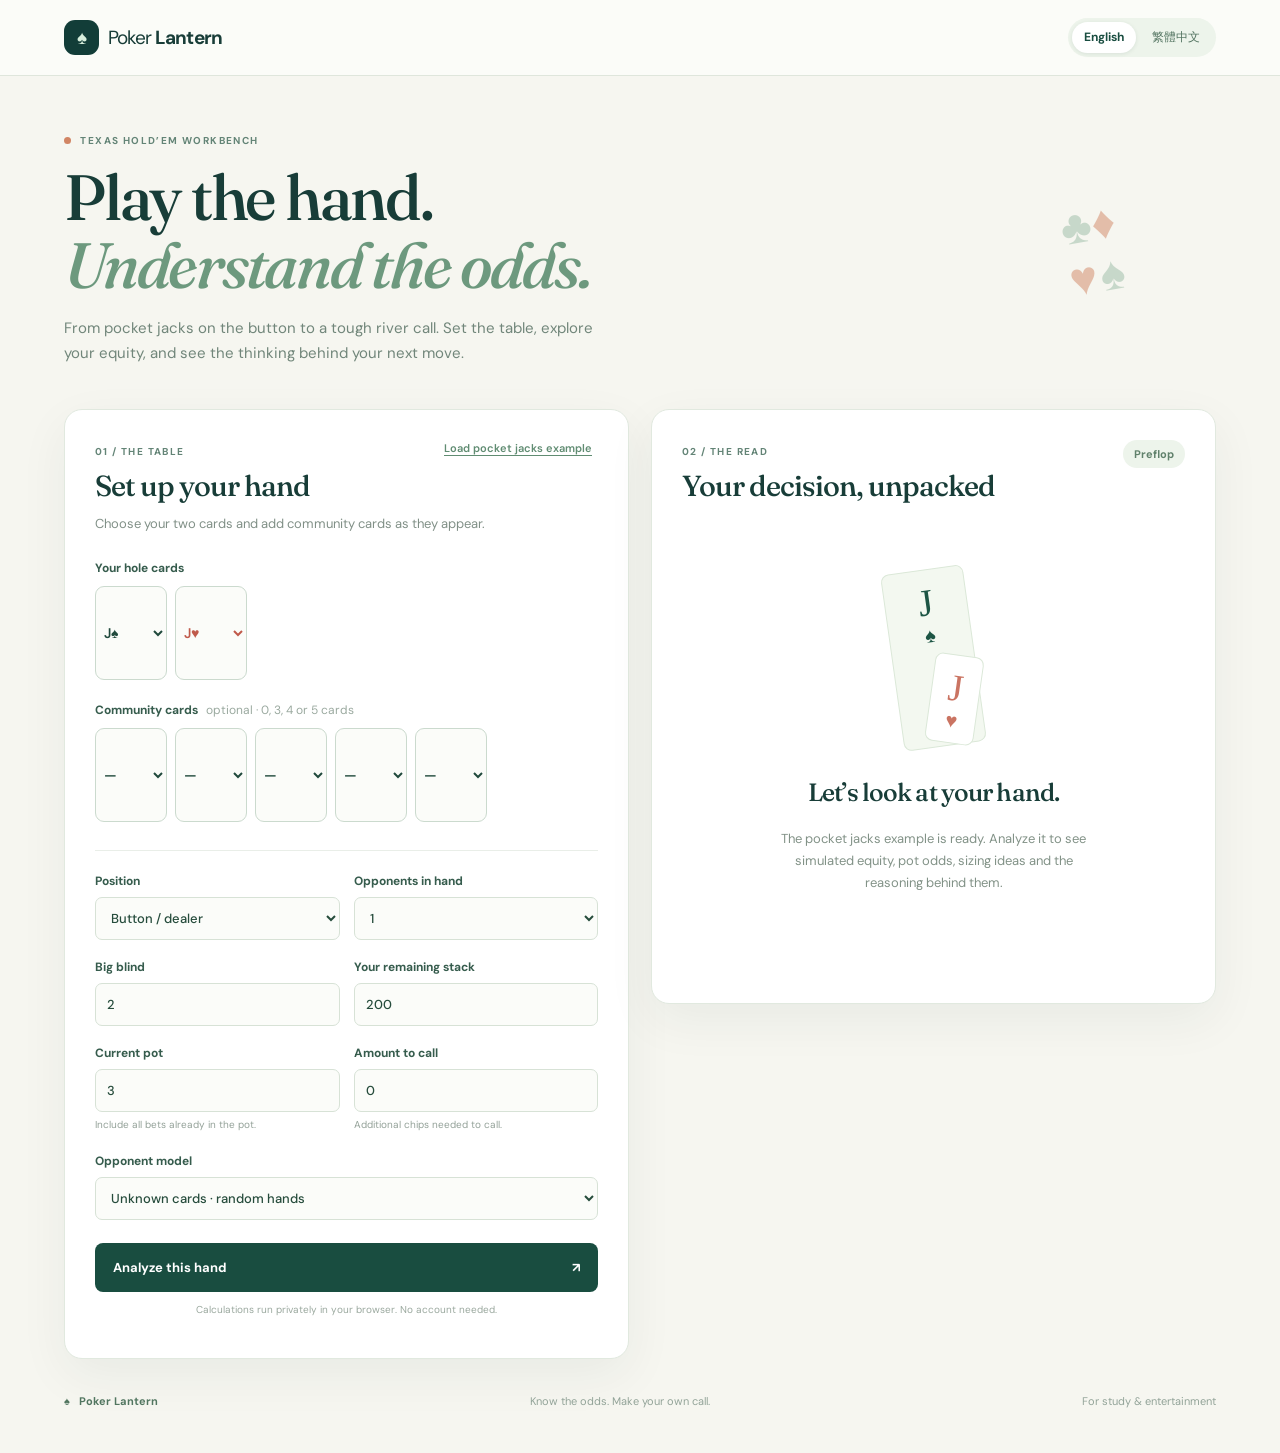
==== public/index.html @ 9434e42d "Add Traditional Chinese language option" ====
<!doctype html>
<html lang="en"><head><meta charset="utf-8"><meta name="viewport" content="width=device-width,initial-scale=1"><meta name="theme-color" content="#123d38"><meta name="description" content="Explore Texas Hold'em odds and practical decisions with Poker Lantern."><title>Poker Lantern — make the next decision clearer</title><link rel="preconnect" href="https://fonts.googleapis.com"><link rel="preconnect" href="https://fonts.gstatic.com" crossorigin><link href="https://fonts.googleapis.com/css2?family=DM+Sans:wght@400;500;600;700&family=Fraunces:opsz,wght@9..144,500;9..144,600&display=swap" rel="stylesheet"><link rel="stylesheet" href="style.css"></head>
<body><header><a class="brand" href="/"><span class="brand-icon">♠</span><span>Poker <b>Lantern</b></span></a><nav class="languages" aria-label="Language"><a href="index.html" aria-current="page">English</a><a href="zh.html">繁體中文</a></nav></header>
<main><section class="intro"><div><div class="eyebrow"><span class="dot"></span> TEXAS HOLD’EM WORKBENCH</div><h1>Play the hand.<br><em>Understand the odds.</em></h1><p>From pocket jacks on the button to a tough river call. Set the table, explore your equity, and see the thinking behind your next move.</p></div><div class="intro-mark" aria-hidden="true"><span>♣</span><span>♦</span><span>♥</span><span>♠</span></div></section>
<div class="workspace"><section class="setup panel"><div class="section-heading"><div><span class="step">01 / THE TABLE</span><h2>Set up your hand</h2></div><button id="example" class="text-button" type="button">Load pocket jacks example</button></div><p class="muted">Choose your two cards and add community cards as they appear.</p><div class="card-group"><label>Your hole cards</label><div class="card-row" id="hole"></div></div><div class="card-group"><label>Community cards <span class="optional">optional · 0, 3, 4 or 5 cards</span></label><div class="card-row" id="board"></div></div><div class="divider"></div><div class="fields"><label>Position<select id="position"><option value="button">Button / dealer</option><option value="cutoff">Cutoff</option><option value="middle">Middle position</option><option value="early">Early position</option><option value="small">Small blind</option><option value="big">Big blind</option></select></label><label>Opponents in hand<select id="opponents"><option>1</option><option>2</option><option>3</option><option>4</option><option>5</option><option>6</option><option>7</option><option>8</option></select></label><label>Big blind<input id="bb" type="number" min="0.01" step="any" value="2"></label><label>Your remaining stack<input id="stack" type="number" min="0.01" step="any" value="200"></label><label>Current pot<input id="pot" type="number" min="0" step="any" value="3"><small>Include all bets already in the pot.</small></label><label>Amount to call<input id="call" type="number" min="0" step="any" value="0"><small>Additional chips needed to call.</small></label></div><label class="assumption">Opponent model<select id="model"><option value="random">Unknown cards · random hands</option></select></label><button id="calculate" class="primary" type="button"><span>Analyze this hand</span><span>↗</span></button><p class="under-button">Calculations run privately in your browser. No account needed.</p><p id="error" class="error" role="alert"></p></section>
<section class="results panel" aria-live="polite"><div class="section-heading"><div><span class="step">02 / THE READ</span><h2>Your decision, unpacked</h2></div><span id="street" class="street">Preflop</span></div><div id="empty" class="empty"><div class="empty-cards">J<span>♠</span> <i>J<span>♥</span></i></div><h3>Let’s look at your hand.</h3><p>The pocket jacks example is ready. Analyze it to see simulated equity, pot odds, sizing ideas and the reasoning behind them.</p></div><div id="output" hidden><div class="decision"><div class="decision-top"><span>THE PRACTICAL READ</span><span id="confidence">SIMULATION</span></div><h3 id="action"></h3><p id="reason"></p><div id="sizing" class="sizing"></div></div><div class="stats"><div><span>Showdown equity</span><strong id="equity"></strong><small id="equityNote"></small></div><div><span>Win / tie</span><strong id="winTie"></strong><small>Outright win / any split</small></div><div><span>Pot odds</span><strong id="potOdds"></strong><small id="oddsNote"></small></div></div><div class="detail"><h3>What the numbers mean</h3><p id="math"></p><p id="detail"></p><h3>Technique for this spot</h3><p id="technique"></p><div class="caution"><strong>Read this before acting</strong><p>Equity assumes opponents hold random legal cards and everyone reaches showdown. Real ranges are usually tighter, and future betting, fold equity, rake, side pots, tournament payouts, and opponent tendencies can change the decision. This is a learning aid, not a solver or a guarantee of the best action.</p></div></div></div></section></div><footer><span>♠ &nbsp; Poker Lantern</span><span>Know the odds. Make your own call.</span><span>For study &amp; entertainment</span></footer></main><script src="poker.js"></script><script src="app.js"></script><script src="language.js"></script></body></html>
---- public/style.css ----
[hidden]{display:none!important}
:root{--ink:#183d38;--deep:#123d38;--mint:#d6e8d9;--paper:#f6f6f0;--line:#dce5db;--orange:#db805b;--muted:#6c7f76;--white:#fff;--shadow:0 16px 50px rgba(20,54,45,.06)}*{box-sizing:border-box}body{margin:0;background:var(--paper);color:var(--ink);font-family:'DM Sans',sans-serif;font-size:15px}header{height:76px;border-bottom:1px solid #dfe6dc;display:flex;align-items:center;justify-content:space-between;padding:0 max(5vw,24px);background:#fbfcf8}.brand{color:var(--ink);text-decoration:none;font-size:19px;letter-spacing:-.05em}.brand b{font-weight:700}.brand-icon{display:inline-grid;place-items:center;background:var(--deep);color:#d7eedc;width:35px;height:35px;border-radius:11px;margin-right:9px;font-size:19px}.header-note{color:#809188;font-size:12px}main{max-width:1420px;margin:auto;padding:0 5vw}.intro{display:flex;justify-content:space-between;align-items:center;padding:58px 0 42px}.eyebrow,.step{font-size:10px;font-weight:700;letter-spacing:.14em;color:#638476}.dot{display:inline-block;width:7px;height:7px;background:#d18564;border-radius:50%;margin-right:6px}h1,h2,h3{font-family:Fraunces,Georgia,serif;font-weight:500;letter-spacing:-.035em}h1{font-size:clamp(42px,5vw,67px);line-height:1.07;margin:16px 0}h1 em{font-weight:500;color:#6d997e}.intro p{color:#71867a;line-height:1.7;max-width:530px;margin:0}.intro-mark{display:grid;grid-template-columns:repeat(2,1fr);transform:rotate(-10deg);font-family:Georgia,serif;color:#b4ccba;font-size:47px;line-height:1.1;margin-right:7vw;opacity:.7}.intro-mark span:nth-child(2),.intro-mark span:nth-child(3){color:#dba68c}.workspace{display:grid;grid-template-columns:minmax(0,1fr) minmax(0,1fr);gap:22px;align-items:start}.panel{background:white;border:1px solid #e1e9df;border-radius:18px;box-shadow:var(--shadow);padding:30px}.section-heading{display:flex;justify-content:space-between;gap:12px;align-items:flex-start}.section-heading h2{font-size:29px;margin:8px 0 0}.text-button{border:0;background:none;color:#608c72;text-decoration:underline;text-underline-offset:3px;font:600 11px 'DM Sans',sans-serif;cursor:pointer;text-align:right}.muted{font-size:13px;color:#819087;margin:12px 0 28px}.card-group{margin:22px 0}.card-group>label,.fields label,.assumption{display:block;font-size:12px;font-weight:700;color:#365c4d}.optional{color:#9aa99f;font-weight:400;margin-left:5px}.card-row{display:flex;flex-wrap:wrap;gap:8px;margin-top:10px}.card-select{width:72px;height:94px;border:1px solid #cbdace;border-radius:9px;background:#fbfcf9;color:#214a3d;padding:4px;font:600 14px 'DM Sans',sans-serif;cursor:pointer}.card-select.red{color:#c05a4b}.card-select:focus-visible,input:focus-visible,select:focus-visible,button:focus-visible{outline:3px solid #dda27f;outline-offset:2px}.divider{border-top:1px solid #e9eee8;margin:28px 0 22px}.fields{display:grid;grid-template-columns:1fr 1fr;gap:19px 14px}input,select:not(.card-select){display:block;width:100%;height:43px;margin-top:8px;border:1px solid #d7e2d6;border-radius:7px;background:#fbfcf9;color:#264c3c;padding:0 11px;font:500 13px 'DM Sans',sans-serif}small{display:block;color:#93a198;font-size:10px;font-weight:400;margin-top:6px;line-height:1.4}.assumption{margin-top:21px}.primary{width:100%;margin-top:23px;padding:16px 18px;display:flex;justify-content:space-between;align-items:center;border:0;border-radius:8px;background:#194d40;color:white;font:700 13px 'DM Sans',sans-serif;cursor:pointer}.primary:hover{background:#26634f}.primary:disabled{opacity:.6;cursor:wait}.under-button{text-align:center;color:#9aa89e;font-size:10px;margin:11px 0 0}.error{color:#b53f37;font-size:12px}.street{background:#edf4eb;color:#60816b;padding:7px 11px;border-radius:20px;font-size:11px;font-weight:700}.empty{min-height:470px;display:flex;flex-direction:column;align-items:center;justify-content:center;text-align:center;padding:40px}.empty-cards{font-family:Georgia,serif;font-size:38px;color:#1c5544;transform:rotate(-8deg);margin-bottom:15px}.empty-cards>span,.empty-cards i span{display:block;font-size:20px}.empty-cards,.empty-cards i{background:#f3f8f0;border:1px solid #dbe8d8;border-radius:8px;padding:10px 16px;display:inline-block}.empty-cards i{position:relative;left:15px;top:10px;background:#fff;color:#ca7462;transform:rotate(16deg);font-style:normal}.empty h3{font-size:25px;margin:15px 0 8px}.empty p{font-size:13px;line-height:1.7;color:#829287;max-width:310px}.decision{background:#eaf3e9;border-radius:12px;padding:22px;margin-top:26px}.decision-top{display:flex;justify-content:space-between;color:#6c8b75;font-size:9px;letter-spacing:.12em;font-weight:700}.decision h3{font-size:31px;margin:14px 0 8px}.decision p,.detail p{font-size:13px;line-height:1.7;color:#567164}.sizing{padding-top:12px;color:#235b42;font-size:13px;font-weight:700}.stats{display:grid;grid-template-columns:repeat(3,1fr);gap:12px;margin:26px 0;padding-bottom:24px;border-bottom:1px solid #e8eee7}.stats span{font-size:11px;color:#85998a}.stats strong{display:block;font-size:23px;letter-spacing:-.04em;margin-top:7px}.detail h3{font-size:21px;margin:23px 0 6px}.caution{border-left:3px solid #d79773;padding:10px 14px;background:#fcf7f2;margin-top:22px}.caution strong{font-size:12px}.caution p{font-size:11px;margin:5px 0 0}footer{display:flex;justify-content:space-between;gap:15px;flex-wrap:wrap;padding:35px 0 45px;color:#92a398;font-size:11px}footer span:first-child{font-weight:700;color:#527660}@media(max-width:850px){.workspace{grid-template-columns:1fr}.intro-mark{margin-right:2vw}.empty{min-height:280px}.intro{padding:45px 0 35px}}@media(max-width:520px){header{height:65px}.header-note,.intro-mark{display:none}main{padding:0 16px}.intro{padding:37px 0 28px}h1{font-size:42px}.panel{padding:21px 18px;border-radius:14px}.section-heading h2{font-size:25px}.card-select{width:54px;height:75px;font-size:12px}.card-row{gap:5px}.stats{gap:6px}.stats strong{font-size:19px}.stats span{font-size:10px}.text-button{max-width:105px}.fields{gap:16px 10px}}
.languages{display:flex;gap:4px;background:#edf4eb;border-radius:20px;padding:4px;font-size:12px}.languages a{color:#537461;text-decoration:none;padding:7px 12px;border-radius:16px}.languages a[aria-current="page"]{background:white;color:#194d40;font-weight:700;box-shadow:0 1px 4px #163a2618}@media(max-width:520px){.languages a{padding:7px 9px}}
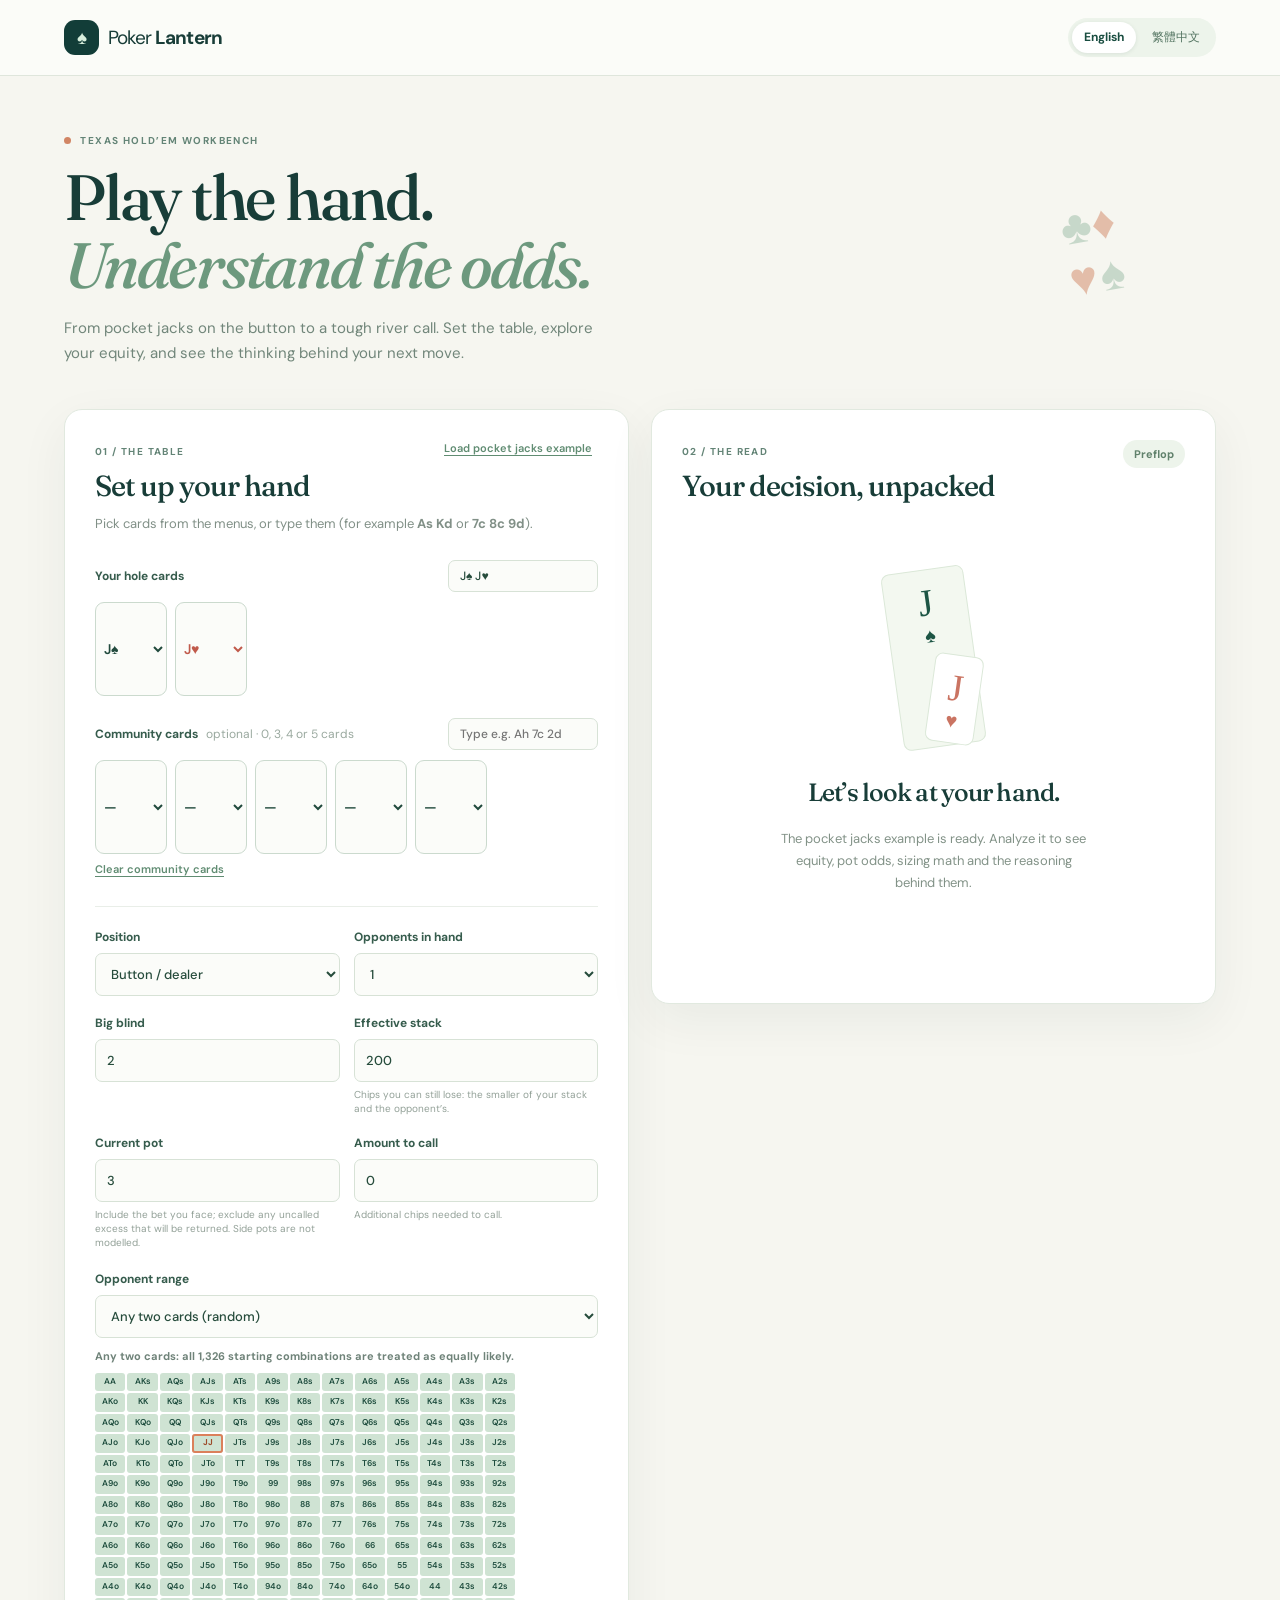
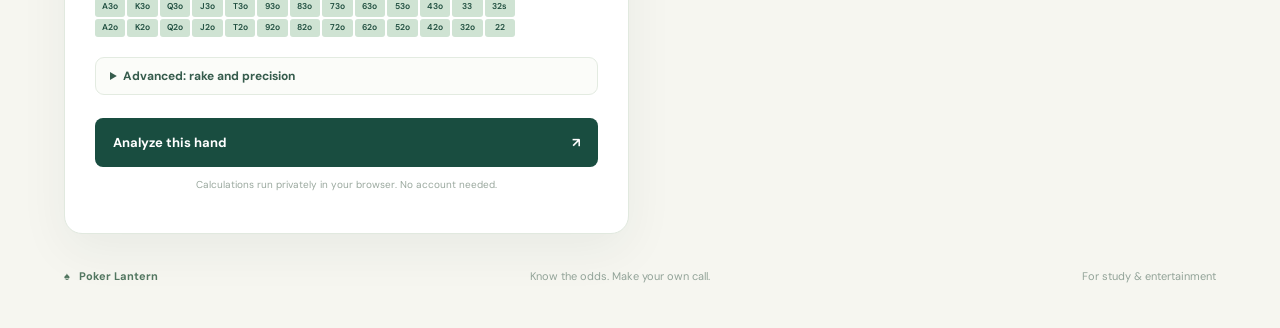
==== commit 4d2f406c: "Improve poker analysis and bilingual calculator" ====
--- a/public/index.html
+++ b/public/index.html
@@ -2,5 +2,11 @@
 <html lang="en"><head><meta charset="utf-8"><meta name="viewport" content="width=device-width,initial-scale=1"><meta name="theme-color" content="#123d38"><meta name="description" content="Explore Texas Hold'em odds and practical decisions with Poker Lantern."><title>Poker Lantern — make the next decision clearer</title><link rel="preconnect" href="https://fonts.googleapis.com"><link rel="preconnect" href="https://fonts.gstatic.com" crossorigin><link href="https://fonts.googleapis.com/css2?family=DM+Sans:wght@400;500;600;700&family=Fraunces:opsz,wght@9..144,500;9..144,600&display=swap" rel="stylesheet"><link rel="stylesheet" href="style.css"></head>
 <body><header><a class="brand" href="/"><span class="brand-icon">♠</span><span>Poker <b>Lantern</b></span></a><nav class="languages" aria-label="Language"><a href="index.html" aria-current="page">English</a><a href="zh.html">繁體中文</a></nav></header>
 <main><section class="intro"><div><div class="eyebrow"><span class="dot"></span> TEXAS HOLD’EM WORKBENCH</div><h1>Play the hand.<br><em>Understand the odds.</em></h1><p>From pocket jacks on the button to a tough river call. Set the table, explore your equity, and see the thinking behind your next move.</p></div><div class="intro-mark" aria-hidden="true"><span>♣</span><span>♦</span><span>♥</span><span>♠</span></div></section>
-<div class="workspace"><section class="setup panel"><div class="section-heading"><div><span class="step">01 / THE TABLE</span><h2>Set up your hand</h2></div><button id="example" class="text-button" type="button">Load pocket jacks example</button></div><p class="muted">Choose your two cards and add community cards as they appear.</p><div class="card-group"><label>Your hole cards</label><div class="card-row" id="hole"></div></div><div class="card-group"><label>Community cards <span class="optional">optional · 0, 3, 4 or 5 cards</span></label><div class="card-row" id="board"></div></div><div class="divider"></div><div class="fields"><label>Position<select id="position"><option value="button">Button / dealer</option><option value="cutoff">Cutoff</option><option value="middle">Middle position</option><option value="early">Early position</option><option value="small">Small blind</option><option value="big">Big blind</option></select></label><label>Opponents in hand<select id="opponents"><option>1</option><option>2</option><option>3</option><option>4</option><option>5</option><option>6</option><option>7</option><option>8</option></select></label><label>Big blind<input id="bb" type="number" min="0.01" step="any" value="2"></label><label>Your remaining stack<input id="stack" type="number" min="0.01" step="any" value="200"></label><label>Current pot<input id="pot" type="number" min="0" step="any" value="3"><small>Include all bets already in the pot.</small></label><label>Amount to call<input id="call" type="number" min="0" step="any" value="0"><small>Additional chips needed to call.</small></label></div><label class="assumption">Opponent model<select id="model"><option value="random">Unknown cards · random hands</option></select></label><button id="calculate" class="primary" type="button"><span>Analyze this hand</span><span>↗</span></button><p class="under-button">Calculations run privately in your browser. No account needed.</p><p id="error" class="error" role="alert"></p></section>
-<section class="results panel" aria-live="polite"><div class="section-heading"><div><span class="step">02 / THE READ</span><h2>Your decision, unpacked</h2></div><span id="street" class="street">Preflop</span></div><div id="empty" class="empty"><div class="empty-cards">J<span>♠</span> <i>J<span>♥</span></i></div><h3>Let’s look at your hand.</h3><p>The pocket jacks example is ready. Analyze it to see simulated equity, pot odds, sizing ideas and the reasoning behind them.</p></div><div id="output" hidden><div class="decision"><div class="decision-top"><span>THE PRACTICAL READ</span><span id="confidence">SIMULATION</span></div><h3 id="action"></h3><p id="reason"></p><div id="sizing" class="sizing"></div></div><div class="stats"><div><span>Showdown equity</span><strong id="equity"></strong><small id="equityNote"></small></div><div><span>Win / tie</span><strong id="winTie"></strong><small>Outright win / any split</small></div><div><span>Pot odds</span><strong id="potOdds"></strong><small id="oddsNote"></small></div></div><div class="detail"><h3>What the numbers mean</h3><p id="math"></p><p id="detail"></p><h3>Technique for this spot</h3><p id="technique"></p><div class="caution"><strong>Read this before acting</strong><p>Equity assumes opponents hold random legal cards and everyone reaches showdown. Real ranges are usually tighter, and future betting, fold equity, rake, side pots, tournament payouts, and opponent tendencies can change the decision. This is a learning aid, not a solver or a guarantee of the best action.</p></div></div></div></section></div><footer><span>♠ &nbsp; Poker Lantern</span><span>Know the odds. Make your own call.</span><span>For study &amp; entertainment</span></footer></main><script src="poker.js"></script><script src="app.js"></script><script src="language.js"></script></body></html>
+<div class="workspace"><section class="setup panel"><div class="section-heading"><div><span class="step">01 / THE TABLE</span><h2>Set up your hand</h2></div><button id="example" class="text-button" type="button">Load pocket jacks example</button></div><p class="muted">Pick cards from the menus, or type them (for example <b>As Kd</b> or <b>7c 8c 9d</b>).</p>
+<div class="card-group" role="group" aria-labelledby="holeLabel"><div class="group-head"><span id="holeLabel" class="group-label">Your hole cards</span><input id="holeText" class="quick" type="text" autocomplete="off" spellcheck="false" placeholder="Type e.g. Js Jh" aria-label="Type your hole cards"></div><div class="card-row" id="hole"></div></div>
+<div class="card-group" role="group" aria-labelledby="boardLabel"><div class="group-head"><span id="boardLabel" class="group-label">Community cards <span class="optional">optional · 0, 3, 4 or 5 cards</span></span><input id="boardText" class="quick" type="text" autocomplete="off" spellcheck="false" placeholder="Type e.g. Ah 7c 2d" aria-label="Type the community cards"></div><div class="card-row" id="board"></div><button id="clearBoard" class="text-button left" type="button">Clear community cards</button></div>
+<div class="divider"></div><div class="fields"><label>Position<select id="position"><option value="button">Button / dealer</option><option value="cutoff">Cutoff</option><option value="middle">Middle position</option><option value="early">Early position</option><option value="small">Small blind</option><option value="big">Big blind</option></select></label><label>Opponents in hand<select id="opponents"><option>1</option><option>2</option><option>3</option><option>4</option><option>5</option><option>6</option><option>7</option><option>8</option></select></label><label>Big blind<input id="bb" type="number" min="0.01" step="any" value="2" inputmode="decimal"></label><label>Effective stack<input id="stack" type="number" min="0.01" step="any" value="200" inputmode="decimal"><small>Chips you can still lose: the smaller of your stack and the opponent’s.</small></label><label>Current pot<input id="pot" type="number" min="0" step="any" value="3" inputmode="decimal"><small>Include the bet you face; exclude any uncalled excess that will be returned. Side pots are not modelled.</small></label><label>Amount to call<input id="call" type="number" min="0" step="any" value="0" inputmode="decimal"><small>Additional chips needed to call.</small></label></div>
+<div class="assumption"><label>Opponent range<select id="range"><option value="100">Any two cards (random)</option><option value="50">Loose · top 50%</option><option value="30">Medium · top 30%</option><option value="20">Fairly tight · top 20%</option><option value="12">Tight · top 12%</option><option value="6">Very tight · top 6%</option><option value="3">Premium only · top 3%</option><option value="custom">Custom percentage…</option></select></label><label id="rangeCustomWrap" hidden>Top % of starting hands<input id="rangeCustom" type="number" min="0.5" max="100" step="0.5" value="25" inputmode="decimal"></label><p id="rangeSummary" class="range-summary"></p><div id="rangeGrid" class="range-grid" aria-hidden="true"></div></div>
+<details class="advanced"><summary>Advanced: rake and precision</summary><div class="fields"><label>Rake %<input id="rake" type="number" min="0" max="25" step="any" value="0" inputmode="decimal"><small>Assumed share of the whole final pot taken by the house; actual rake rules may differ.</small></label><label>Rake cap<input id="rakeCap" type="number" min="0" step="any" value="" placeholder="No cap" inputmode="decimal"><small>Maximum rake per pot, in chips. Blank = no cap.</small></label><label>Simulation precision<select id="precision"><option value="10000">Fast · 10,000 deals</option><option value="50000" selected>Standard · 50,000 deals</option><option value="200000">Precise · 200,000 deals</option></select><small>Heads-up on the flop, turn or river is always calculated exactly.</small></label></div></details>
+<button id="calculate" class="primary" type="button"><span>Analyze this hand</span><span>↗</span></button><p class="under-button">Calculations run privately in your browser. No account needed.</p><p id="error" class="error" role="alert"></p></section>
+<section class="results panel" aria-live="polite"><div class="section-heading"><div><span class="step">02 / THE READ</span><h2>Your decision, unpacked</h2></div><span id="street" class="street">Preflop</span></div><div id="empty" class="empty"><div class="empty-cards">J<span>♠</span> <i>J<span>♥</span></i></div><h3>Let’s look at your hand.</h3><p>The pocket jacks example is ready. Analyze it to see equity, pot odds, sizing math and the reasoning behind them.</p></div><div id="output" hidden><div class="decision"><div class="decision-top"><span>THE PRACTICAL READ</span><span id="confidence">SIMULATION</span></div><h3 id="action"></h3><p id="reason"></p><div id="sizing" class="sizing"></div><table id="sizeTable" class="size-table" hidden></table></div><div class="stats"><div><span>Showdown equity</span><strong id="equity"></strong><small id="equityNote"></small></div><div><span>Win / tie</span><strong id="winTie"></strong><small>Outright win / any split</small></div><div><span id="potOddsLabel">Break-even equity</span><strong id="potOdds"></strong><small id="oddsNote"></small></div></div><p id="handInfo" class="hand-info"></p><div class="detail"><h3>What the numbers mean</h3><p id="math"></p><p id="detail"></p><h3 id="distTitle">How your hand finishes</h3><div id="dist" class="dist"></div><p id="distNote" class="dist-note"></p><h3>Technique for this spot</h3><p id="technique"></p><div class="caution"><strong>Read this before acting</strong><p>Equity assumes every opponent holds a hand from the range you chose and that the hand reaches showdown. Real opponents narrow their ranges with every action, and future betting, fold equity, rake, side pots, tournament payouts and player tendencies can change the decision. The suggestions are rules of thumb built on these numbers—not solver output and not a guarantee of the best action.</p></div></div></div></section></div><footer><span>♠ &nbsp; Poker Lantern</span><span>Know the odds. Make your own call.</span><span>For study &amp; entertainment</span></footer></main><script src="poker.js"></script><script src="app.js"></script><script src="language.js"></script></body></html>
--- a/public/style.css
+++ b/public/style.css
@@ -1,3 +1,8 @@
 [hidden]{display:none!important}
 :root{--ink:#183d38;--deep:#123d38;--mint:#d6e8d9;--paper:#f6f6f0;--line:#dce5db;--orange:#db805b;--muted:#6c7f76;--white:#fff;--shadow:0 16px 50px rgba(20,54,45,.06)}*{box-sizing:border-box}body{margin:0;background:var(--paper);color:var(--ink);font-family:'DM Sans',sans-serif;font-size:15px}header{height:76px;border-bottom:1px solid #dfe6dc;display:flex;align-items:center;justify-content:space-between;padding:0 max(5vw,24px);background:#fbfcf8}.brand{color:var(--ink);text-decoration:none;font-size:19px;letter-spacing:-.05em}.brand b{font-weight:700}.brand-icon{display:inline-grid;place-items:center;background:var(--deep);color:#d7eedc;width:35px;height:35px;border-radius:11px;margin-right:9px;font-size:19px}.header-note{color:#809188;font-size:12px}main{max-width:1420px;margin:auto;padding:0 5vw}.intro{display:flex;justify-content:space-between;align-items:center;padding:58px 0 42px}.eyebrow,.step{font-size:10px;font-weight:700;letter-spacing:.14em;color:#638476}.dot{display:inline-block;width:7px;height:7px;background:#d18564;border-radius:50%;margin-right:6px}h1,h2,h3{font-family:Fraunces,Georgia,serif;font-weight:500;letter-spacing:-.035em}h1{font-size:clamp(42px,5vw,67px);line-height:1.07;margin:16px 0}h1 em{font-weight:500;color:#6d997e}.intro p{color:#71867a;line-height:1.7;max-width:530px;margin:0}.intro-mark{display:grid;grid-template-columns:repeat(2,1fr);transform:rotate(-10deg);font-family:Georgia,serif;color:#b4ccba;font-size:47px;line-height:1.1;margin-right:7vw;opacity:.7}.intro-mark span:nth-child(2),.intro-mark span:nth-child(3){color:#dba68c}.workspace{display:grid;grid-template-columns:minmax(0,1fr) minmax(0,1fr);gap:22px;align-items:start}.panel{background:white;border:1px solid #e1e9df;border-radius:18px;box-shadow:var(--shadow);padding:30px}.section-heading{display:flex;justify-content:space-between;gap:12px;align-items:flex-start}.section-heading h2{font-size:29px;margin:8px 0 0}.text-button{border:0;background:none;color:#608c72;text-decoration:underline;text-underline-offset:3px;font:600 11px 'DM Sans',sans-serif;cursor:pointer;text-align:right}.muted{font-size:13px;color:#819087;margin:12px 0 28px}.card-group{margin:22px 0}.card-group>label,.fields label,.assumption{display:block;font-size:12px;font-weight:700;color:#365c4d}.optional{color:#9aa99f;font-weight:400;margin-left:5px}.card-row{display:flex;flex-wrap:wrap;gap:8px;margin-top:10px}.card-select{width:72px;height:94px;border:1px solid #cbdace;border-radius:9px;background:#fbfcf9;color:#214a3d;padding:4px;font:600 14px 'DM Sans',sans-serif;cursor:pointer}.card-select.red{color:#c05a4b}.card-select:focus-visible,input:focus-visible,select:focus-visible,button:focus-visible{outline:3px solid #dda27f;outline-offset:2px}.divider{border-top:1px solid #e9eee8;margin:28px 0 22px}.fields{display:grid;grid-template-columns:1fr 1fr;gap:19px 14px}input,select:not(.card-select){display:block;width:100%;height:43px;margin-top:8px;border:1px solid #d7e2d6;border-radius:7px;background:#fbfcf9;color:#264c3c;padding:0 11px;font:500 13px 'DM Sans',sans-serif}small{display:block;color:#93a198;font-size:10px;font-weight:400;margin-top:6px;line-height:1.4}.assumption{margin-top:21px}.primary{width:100%;margin-top:23px;padding:16px 18px;display:flex;justify-content:space-between;align-items:center;border:0;border-radius:8px;background:#194d40;color:white;font:700 13px 'DM Sans',sans-serif;cursor:pointer}.primary:hover{background:#26634f}.primary:disabled{opacity:.6;cursor:wait}.under-button{text-align:center;color:#9aa89e;font-size:10px;margin:11px 0 0}.error{color:#b53f37;font-size:12px}.street{background:#edf4eb;color:#60816b;padding:7px 11px;border-radius:20px;font-size:11px;font-weight:700}.empty{min-height:470px;display:flex;flex-direction:column;align-items:center;justify-content:center;text-align:center;padding:40px}.empty-cards{font-family:Georgia,serif;font-size:38px;color:#1c5544;transform:rotate(-8deg);margin-bottom:15px}.empty-cards>span,.empty-cards i span{display:block;font-size:20px}.empty-cards,.empty-cards i{background:#f3f8f0;border:1px solid #dbe8d8;border-radius:8px;padding:10px 16px;display:inline-block}.empty-cards i{position:relative;left:15px;top:10px;background:#fff;color:#ca7462;transform:rotate(16deg);font-style:normal}.empty h3{font-size:25px;margin:15px 0 8px}.empty p{font-size:13px;line-height:1.7;color:#829287;max-width:310px}.decision{background:#eaf3e9;border-radius:12px;padding:22px;margin-top:26px}.decision-top{display:flex;justify-content:space-between;color:#6c8b75;font-size:9px;letter-spacing:.12em;font-weight:700}.decision h3{font-size:31px;margin:14px 0 8px}.decision p,.detail p{font-size:13px;line-height:1.7;color:#567164}.sizing{padding-top:12px;color:#235b42;font-size:13px;font-weight:700}.stats{display:grid;grid-template-columns:repeat(3,1fr);gap:12px;margin:26px 0;padding-bottom:24px;border-bottom:1px solid #e8eee7}.stats span{font-size:11px;color:#85998a}.stats strong{display:block;font-size:23px;letter-spacing:-.04em;margin-top:7px}.detail h3{font-size:21px;margin:23px 0 6px}.caution{border-left:3px solid #d79773;padding:10px 14px;background:#fcf7f2;margin-top:22px}.caution strong{font-size:12px}.caution p{font-size:11px;margin:5px 0 0}footer{display:flex;justify-content:space-between;gap:15px;flex-wrap:wrap;padding:35px 0 45px;color:#92a398;font-size:11px}footer span:first-child{font-weight:700;color:#527660}@media(max-width:850px){.workspace{grid-template-columns:1fr}.intro-mark{margin-right:2vw}.empty{min-height:280px}.intro{padding:45px 0 35px}}@media(max-width:520px){header{height:65px}.header-note,.intro-mark{display:none}main{padding:0 16px}.intro{padding:37px 0 28px}h1{font-size:42px}.panel{padding:21px 18px;border-radius:14px}.section-heading h2{font-size:25px}.card-select{width:54px;height:75px;font-size:12px}.card-row{gap:5px}.stats{gap:6px}.stats strong{font-size:19px}.stats span{font-size:10px}.text-button{max-width:105px}.fields{gap:16px 10px}}
 .languages{display:flex;gap:4px;background:#edf4eb;border-radius:20px;padding:4px;font-size:12px}.languages a{color:#537461;text-decoration:none;padding:7px 12px;border-radius:16px}.languages a[aria-current="page"]{background:white;color:#194d40;font-weight:700;box-shadow:0 1px 4px #163a2618}@media(max-width:520px){.languages a{padding:7px 9px}}
+.group-head{display:flex;justify-content:space-between;align-items:center;gap:10px;flex-wrap:wrap}.group-label{font-size:12px;font-weight:700;color:#365c4d}input.quick{width:150px;height:32px;margin:0;font-size:12px}.text-button.left{text-align:left;padding:8px 0 0}.assumption label{display:block;font-size:12px;font-weight:700;color:#365c4d;margin-top:12px}.assumption label:first-child{margin-top:0}.range-summary{font-size:11px;line-height:1.55;color:#6f8379;margin:10px 0 8px}.range-grid{display:grid;grid-template-columns:repeat(13,1fr);gap:2px;max-width:420px}.range-grid span{font-size:8.5px;line-height:1;padding:5px 0;text-align:center;border-radius:3px;background:#f1f4ef;color:#a2b0a7}.range-grid span.in{background:#cfe3d3;color:#1d4c3d;font-weight:600}.range-grid span.hero{outline:2px solid #db805b;outline-offset:-2px;color:#9c4a2a;font-weight:700}
+.advanced{margin-top:20px;border:1px solid #e3ebe1;border-radius:9px;padding:10px 14px;background:#fbfcf9}.advanced summary{cursor:pointer;font-size:12px;font-weight:700;color:#365c4d}.advanced .fields{margin-top:14px}
+.size-table{width:100%;border-collapse:collapse;margin-top:14px;font-size:12px;color:#355c4c}.size-table th{font-size:10px;text-align:left;color:#6c8b75;font-weight:700;padding:4px 6px 6px 0;border-bottom:1px solid #cfe0cf}.size-table td{padding:6px 6px 6px 0;border-bottom:1px solid #dcebdc}.size-table tr:last-child td{border-bottom:0}
+.hand-info{font-size:13px;line-height:1.6;color:#355c4c;background:#f7faf5;border-radius:9px;padding:10px 14px;margin:0 0 6px}.dist{display:grid;gap:6px;margin-top:10px}.bar{display:grid;grid-template-columns:120px 1fr 52px;align-items:center;gap:10px;font-size:12px;color:#456a5a}.bar i{height:8px;background:#eef3ec;border-radius:5px;overflow:hidden}.bar b{display:block;height:100%;background:#6d997e;border-radius:5px}.bar em{font-style:normal;text-align:right;font-variant-numeric:tabular-nums}.dist-note{font-size:11px!important;color:#879a8e!important}
+@media(max-width:520px){input.quick{width:100%}.range-grid span{font-size:7px;padding:4px 0}.bar{grid-template-columns:96px 1fr 46px}.size-table{font-size:11px}}
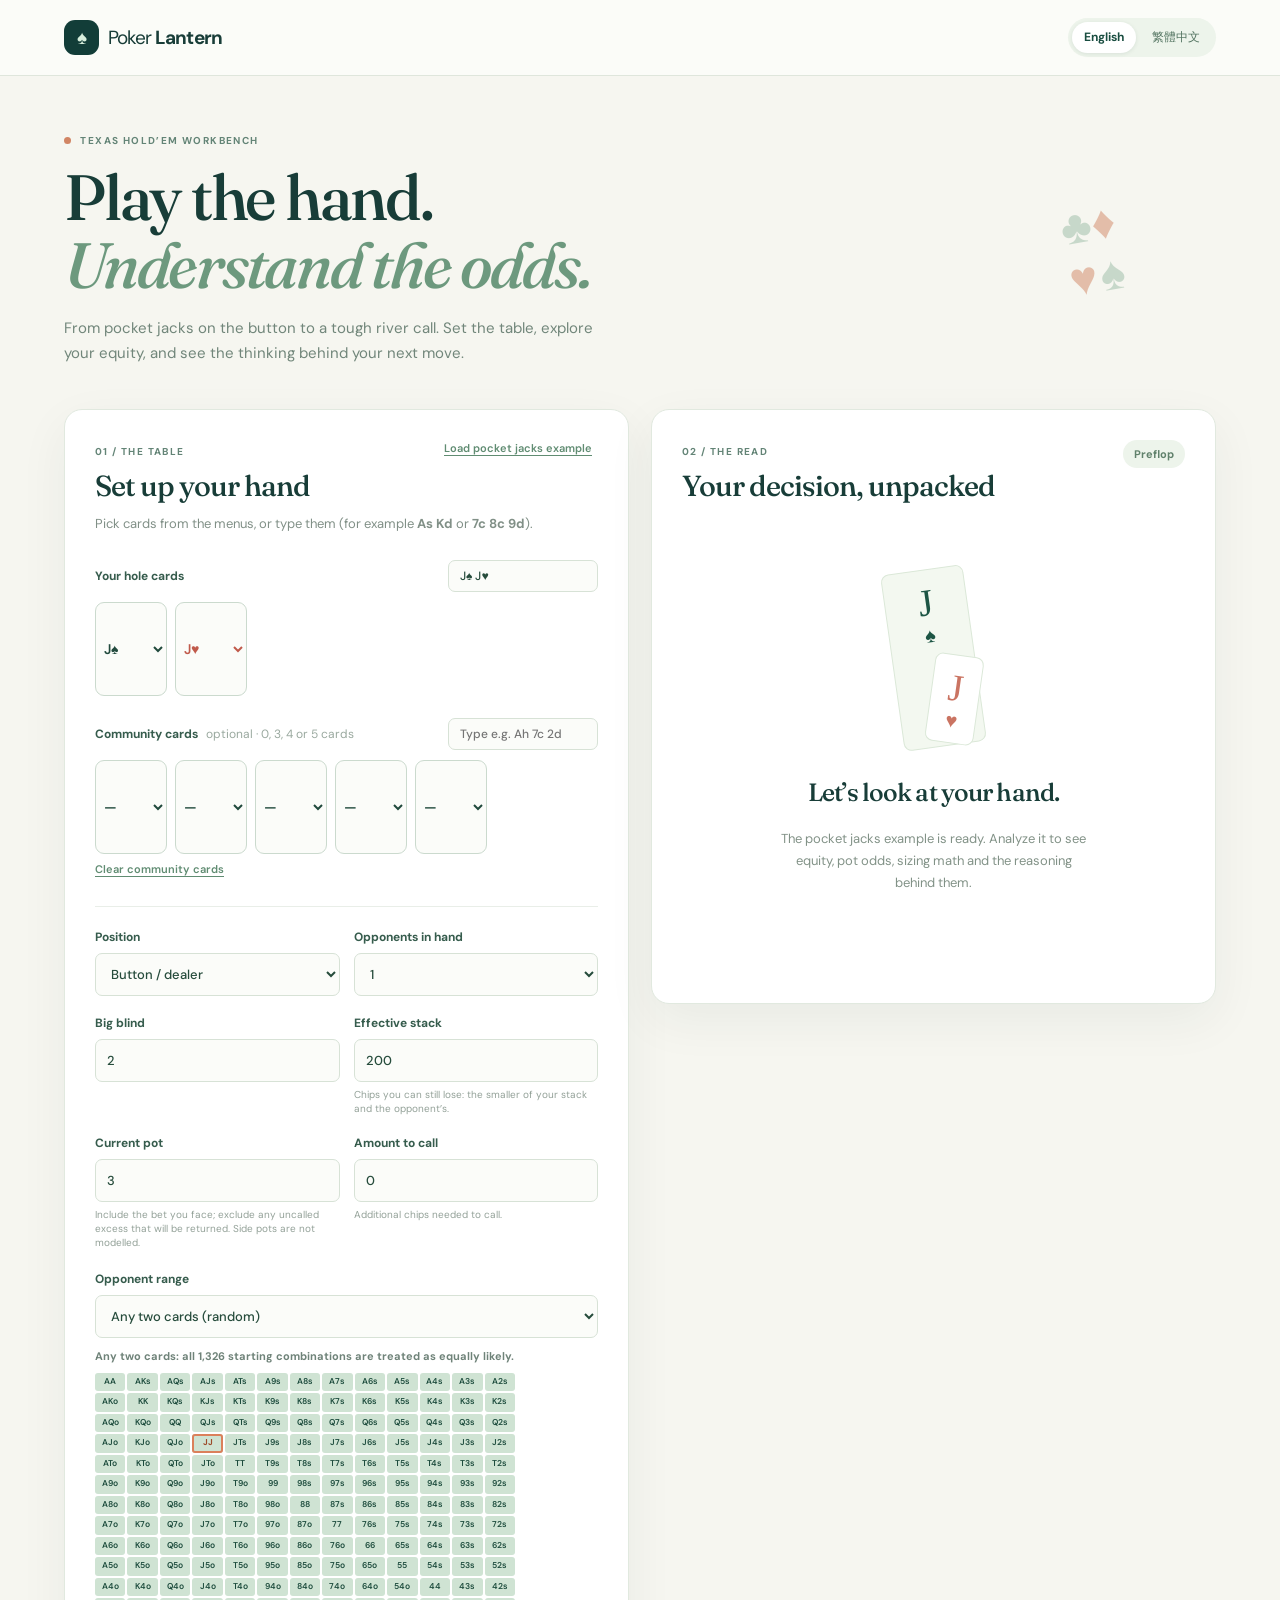
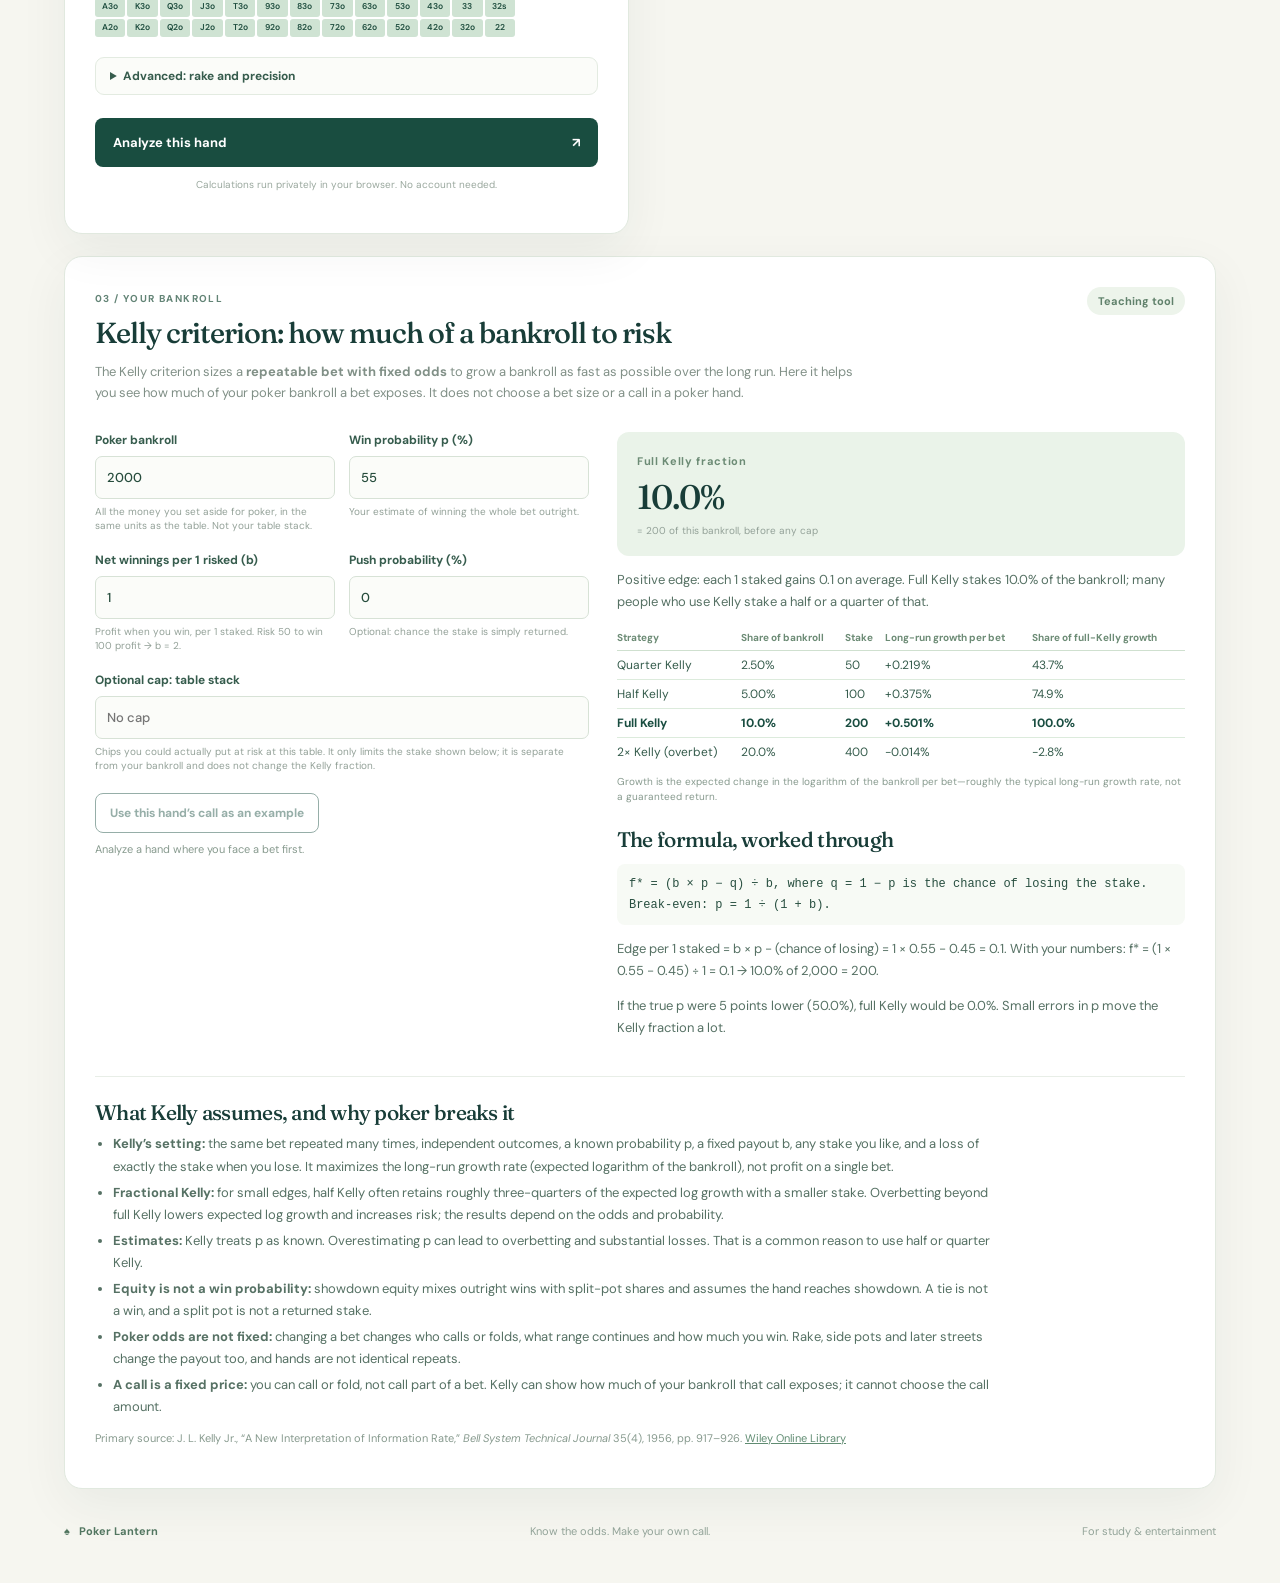
==== commit 8d53257f: "Add bilingual Kelly criterion teaching calculator" ====
--- a/public/index.html
+++ b/public/index.html
@@ -9,4 +9,8 @@
 <div class="assumption"><label>Opponent range<select id="range"><option value="100">Any two cards (random)</option><option value="50">Loose · top 50%</option><option value="30">Medium · top 30%</option><option value="20">Fairly tight · top 20%</option><option value="12">Tight · top 12%</option><option value="6">Very tight · top 6%</option><option value="3">Premium only · top 3%</option><option value="custom">Custom percentage…</option></select></label><label id="rangeCustomWrap" hidden>Top % of starting hands<input id="rangeCustom" type="number" min="0.5" max="100" step="0.5" value="25" inputmode="decimal"></label><p id="rangeSummary" class="range-summary"></p><div id="rangeGrid" class="range-grid" aria-hidden="true"></div></div>
 <details class="advanced"><summary>Advanced: rake and precision</summary><div class="fields"><label>Rake %<input id="rake" type="number" min="0" max="25" step="any" value="0" inputmode="decimal"><small>Assumed share of the whole final pot taken by the house; actual rake rules may differ.</small></label><label>Rake cap<input id="rakeCap" type="number" min="0" step="any" value="" placeholder="No cap" inputmode="decimal"><small>Maximum rake per pot, in chips. Blank = no cap.</small></label><label>Simulation precision<select id="precision"><option value="10000">Fast · 10,000 deals</option><option value="50000" selected>Standard · 50,000 deals</option><option value="200000">Precise · 200,000 deals</option></select><small>Heads-up on the flop, turn or river is always calculated exactly.</small></label></div></details>
 <button id="calculate" class="primary" type="button"><span>Analyze this hand</span><span>↗</span></button><p class="under-button">Calculations run privately in your browser. No account needed.</p><p id="error" class="error" role="alert"></p></section>
-<section class="results panel" aria-live="polite"><div class="section-heading"><div><span class="step">02 / THE READ</span><h2>Your decision, unpacked</h2></div><span id="street" class="street">Preflop</span></div><div id="empty" class="empty"><div class="empty-cards">J<span>♠</span> <i>J<span>♥</span></i></div><h3>Let’s look at your hand.</h3><p>The pocket jacks example is ready. Analyze it to see equity, pot odds, sizing math and the reasoning behind them.</p></div><div id="output" hidden><div class="decision"><div class="decision-top"><span>THE PRACTICAL READ</span><span id="confidence">SIMULATION</span></div><h3 id="action"></h3><p id="reason"></p><div id="sizing" class="sizing"></div><table id="sizeTable" class="size-table" hidden></table></div><div class="stats"><div><span>Showdown equity</span><strong id="equity"></strong><small id="equityNote"></small></div><div><span>Win / tie</span><strong id="winTie"></strong><small>Outright win / any split</small></div><div><span id="potOddsLabel">Break-even equity</span><strong id="potOdds"></strong><small id="oddsNote"></small></div></div><p id="handInfo" class="hand-info"></p><div class="detail"><h3>What the numbers mean</h3><p id="math"></p><p id="detail"></p><h3 id="distTitle">How your hand finishes</h3><div id="dist" class="dist"></div><p id="distNote" class="dist-note"></p><h3>Technique for this spot</h3><p id="technique"></p><div class="caution"><strong>Read this before acting</strong><p>Equity assumes every opponent holds a hand from the range you chose and that the hand reaches showdown. Real opponents narrow their ranges with every action, and future betting, fold equity, rake, side pots, tournament payouts and player tendencies can change the decision. The suggestions are rules of thumb built on these numbers—not solver output and not a guarantee of the best action.</p></div></div></div></section></div><footer><span>♠ &nbsp; Poker Lantern</span><span>Know the odds. Make your own call.</span><span>For study &amp; entertainment</span></footer></main><script src="poker.js"></script><script src="app.js"></script><script src="language.js"></script></body></html>
+<section class="results panel" aria-live="polite"><div class="section-heading"><div><span class="step">02 / THE READ</span><h2>Your decision, unpacked</h2></div><span id="street" class="street">Preflop</span></div><div id="empty" class="empty"><div class="empty-cards">J<span>♠</span> <i>J<span>♥</span></i></div><h3>Let’s look at your hand.</h3><p>The pocket jacks example is ready. Analyze it to see equity, pot odds, sizing math and the reasoning behind them.</p></div><div id="output" hidden><div class="decision"><div class="decision-top"><span>THE PRACTICAL READ</span><span id="confidence">SIMULATION</span></div><h3 id="action"></h3><p id="reason"></p><div id="sizing" class="sizing"></div><table id="sizeTable" class="size-table" hidden></table></div><div class="stats"><div><span>Showdown equity</span><strong id="equity"></strong><small id="equityNote"></small></div><div><span>Win / tie</span><strong id="winTie"></strong><small>Outright win / any split</small></div><div><span id="potOddsLabel">Break-even equity</span><strong id="potOdds"></strong><small id="oddsNote"></small></div></div><p id="handInfo" class="hand-info"></p><div class="detail"><h3>What the numbers mean</h3><p id="math"></p><p id="detail"></p><h3 id="distTitle">How your hand finishes</h3><div id="dist" class="dist"></div><p id="distNote" class="dist-note"></p><h3>Technique for this spot</h3><p id="technique"></p><div class="caution"><strong>Read this before acting</strong><p>Equity assumes every opponent holds a hand from the range you chose and that the hand reaches showdown. Real opponents narrow their ranges with every action, and future betting, fold equity, rake, side pots, tournament payouts and player tendencies can change the decision. The suggestions are rules of thumb built on these numbers—not solver output and not a guarantee of the best action.</p></div></div></div></section></div><section class="kelly panel" id="kelly" aria-labelledby="kellyTitle"><div class="section-heading"><div><span class="step">03 / YOUR BANKROLL</span><h2 id="kellyTitle">Kelly criterion: how much of a bankroll to risk</h2></div><span class="street">Teaching tool</span></div><p class="muted kelly-lede">The Kelly criterion sizes a <b>repeatable bet with fixed odds</b> to grow a bankroll as fast as possible over the long run. Here it helps you see how much of your poker bankroll a bet exposes. It does not choose a bet size or a call in a poker hand.</p>
+<div class="kelly-grid"><div class="kelly-inputs"><div class="fields"><label>Poker bankroll<input id="kBankroll" type="number" min="0.01" step="any" value="2000" inputmode="decimal"><small>All the money you set aside for poker, in the same units as the table. Not your table stack.</small></label><label>Win probability p (%)<input id="kP" type="number" min="0" max="100" step="any" value="55" inputmode="decimal"><small>Your estimate of winning the whole bet outright.</small></label><label>Net winnings per 1 risked (b)<input id="kB" type="number" min="0" step="any" value="1" inputmode="decimal"><small>Profit when you win, per 1 staked. Risk 50 to win 100 profit → b = 2.</small></label><label>Push probability (%)<input id="kPush" type="number" min="0" max="100" step="any" value="0" inputmode="decimal"><small>Optional: chance the stake is simply returned.</small></label><label class="span2">Optional cap: table stack<input id="kCap" type="number" min="0" step="any" value="" placeholder="No cap" inputmode="decimal"><small>Chips you could actually put at risk at this table. It only limits the stake shown below; it is separate from your bankroll and does not change the Kelly fraction.</small></label></div>
+<div class="kelly-import"><button id="kImport" class="secondary" type="button" disabled>Use this hand’s call as an example</button><p id="kImportHint" class="small-note">Analyze a hand where you face a bet first.</p><div id="kImportNote" class="import-note" hidden></div></div><p id="kError" class="error" role="alert"></p></div>
+<div class="kelly-out" aria-live="polite"><div class="kelly-headline"><span>Full Kelly fraction</span><strong id="kFull"></strong><small id="kFullNote"></small></div><p id="kVerdict" class="kelly-verdict"></p><table id="kTable" class="size-table"></table><p id="kExposure" class="exposure" hidden></p><h3>The formula, worked through</h3><p id="kFormula" class="formula"></p><p id="kWorked"></p><p id="kSensitivity"></p></div></div>
+<div class="kelly-teach"><h3>What Kelly assumes, and why poker breaks it</h3><ul><li><b>Kelly’s setting:</b> the same bet repeated many times, independent outcomes, a known probability p, a fixed payout b, any stake you like, and a loss of exactly the stake when you lose. It maximizes the long-run growth rate (expected logarithm of the bankroll), not profit on a single bet.</li><li><b>Fractional Kelly:</b> for small edges, half Kelly often retains roughly three-quarters of the expected log growth with a smaller stake. Overbetting beyond full Kelly lowers expected log growth and increases risk; the results depend on the odds and probability.</li><li><b>Estimates:</b> Kelly treats p as known. Overestimating p can lead to overbetting and substantial losses. That is a common reason to use half or quarter Kelly.</li><li><b>Equity is not a win probability:</b> showdown equity mixes outright wins with split-pot shares and assumes the hand reaches showdown. A tie is not a win, and a split pot is not a returned stake.</li><li><b>Poker odds are not fixed:</b> changing a bet changes who calls or folds, what range continues and how much you win. Rake, side pots and later streets change the payout too, and hands are not identical repeats.</li><li><b>A call is a fixed price:</b> you can call or fold, not call part of a bet. Kelly can show how much of your bankroll that call exposes; it cannot choose the call amount.</li></ul><p class="source">Primary source: J. L. Kelly Jr., “A New Interpretation of Information Rate,” <i>Bell System Technical Journal</i> 35(4), 1956, pp. 917–926. <a href="https://onlinelibrary.wiley.com/doi/10.1002/j.1538-7305.1956.tb03809.x" rel="noopener" target="_blank">Wiley Online Library</a></p></div></section><footer><span>♠ &nbsp; Poker Lantern</span><span>Know the odds. Make your own call.</span><span>For study &amp; entertainment</span></footer></main><script src="poker.js"></script><script src="kelly.js"></script><script src="app.js"></script><script src="kelly-ui.js"></script><script src="language.js"></script></body></html>
--- a/public/style.css
+++ b/public/style.css
@@ -6,3 +6,6 @@
 .size-table{width:100%;border-collapse:collapse;margin-top:14px;font-size:12px;color:#355c4c}.size-table th{font-size:10px;text-align:left;color:#6c8b75;font-weight:700;padding:4px 6px 6px 0;border-bottom:1px solid #cfe0cf}.size-table td{padding:6px 6px 6px 0;border-bottom:1px solid #dcebdc}.size-table tr:last-child td{border-bottom:0}
 .hand-info{font-size:13px;line-height:1.6;color:#355c4c;background:#f7faf5;border-radius:9px;padding:10px 14px;margin:0 0 6px}.dist{display:grid;gap:6px;margin-top:10px}.bar{display:grid;grid-template-columns:120px 1fr 52px;align-items:center;gap:10px;font-size:12px;color:#456a5a}.bar i{height:8px;background:#eef3ec;border-radius:5px;overflow:hidden}.bar b{display:block;height:100%;background:#6d997e;border-radius:5px}.bar em{font-style:normal;text-align:right;font-variant-numeric:tabular-nums}.dist-note{font-size:11px!important;color:#879a8e!important}
 @media(max-width:520px){input.quick{width:100%}.range-grid span{font-size:7px;padding:4px 0}.bar{grid-template-columns:96px 1fr 46px}.size-table{font-size:11px}}
+.kelly{margin-top:22px}.kelly-lede{max-width:760px;line-height:1.6}.kelly-grid{display:grid;grid-template-columns:minmax(0,1fr) minmax(0,1.15fr);gap:28px;align-items:start}.fields .span2{grid-column:1/-1}.kelly-import{margin-top:20px}.secondary{border:1px solid #194d40;background:#fff;color:#194d40;border-radius:8px;padding:11px 14px;font:700 12px 'DM Sans',sans-serif;cursor:pointer}.secondary:disabled{opacity:.45;cursor:not-allowed}.small-note{font-size:11px;color:#879a8e;margin:8px 0 0;line-height:1.5}.import-note{margin-top:12px;background:#fcf7f2;border-left:3px solid #d79773;padding:10px 14px;font-size:12px;line-height:1.6;color:#5b5147}.import-note ul{margin:6px 0;padding-left:18px}.import-note li{margin:3px 0}.import-note .note-head{font-weight:700;margin:0}.import-note .stale{color:#b53f37;font-weight:700;margin:0 0 6px}
+.kelly-headline{background:#eaf3e9;border-radius:12px;padding:18px 20px}.kelly-headline span{font-size:11px;color:#6c8b75;font-weight:700;letter-spacing:.06em}.kelly-headline strong{display:block;font:500 34px Fraunces,Georgia,serif;letter-spacing:-.03em;margin:6px 0 2px;color:#183d38}.kelly-verdict,.kelly-out p{font-size:13px;line-height:1.7;color:#567164}.kelly-out h3,.kelly-teach h3{font-size:21px;margin:22px 0 6px}.size-table tr.full td{font-weight:700;color:#194d40}.size-table caption{font-size:10px;color:#879a8e;text-align:left;padding-top:8px;line-height:1.5}.formula{font-family:ui-monospace,Menlo,monospace;font-size:12px!important;background:#f7faf5;border-radius:8px;padding:10px 12px;color:#284f40!important}.exposure{background:#fcf7f2;border-radius:9px;padding:10px 14px;color:#5b5147!important}.kelly-teach{border-top:1px solid #e8eee7;margin-top:24px}.kelly-teach ul{padding-left:18px;margin:8px 0;max-width:900px}.kelly-teach li{font-size:13px;line-height:1.7;color:#567164;margin:4px 0}.source{font-size:11px;color:#879a8e;line-height:1.6}.source a{color:#608c72}
+@media(max-width:850px){.kelly-grid{grid-template-columns:1fr}}@media(max-width:520px){.kelly-headline strong{font-size:28px}#kTable{font-size:10.5px}#kTable th{font-size:9px}}
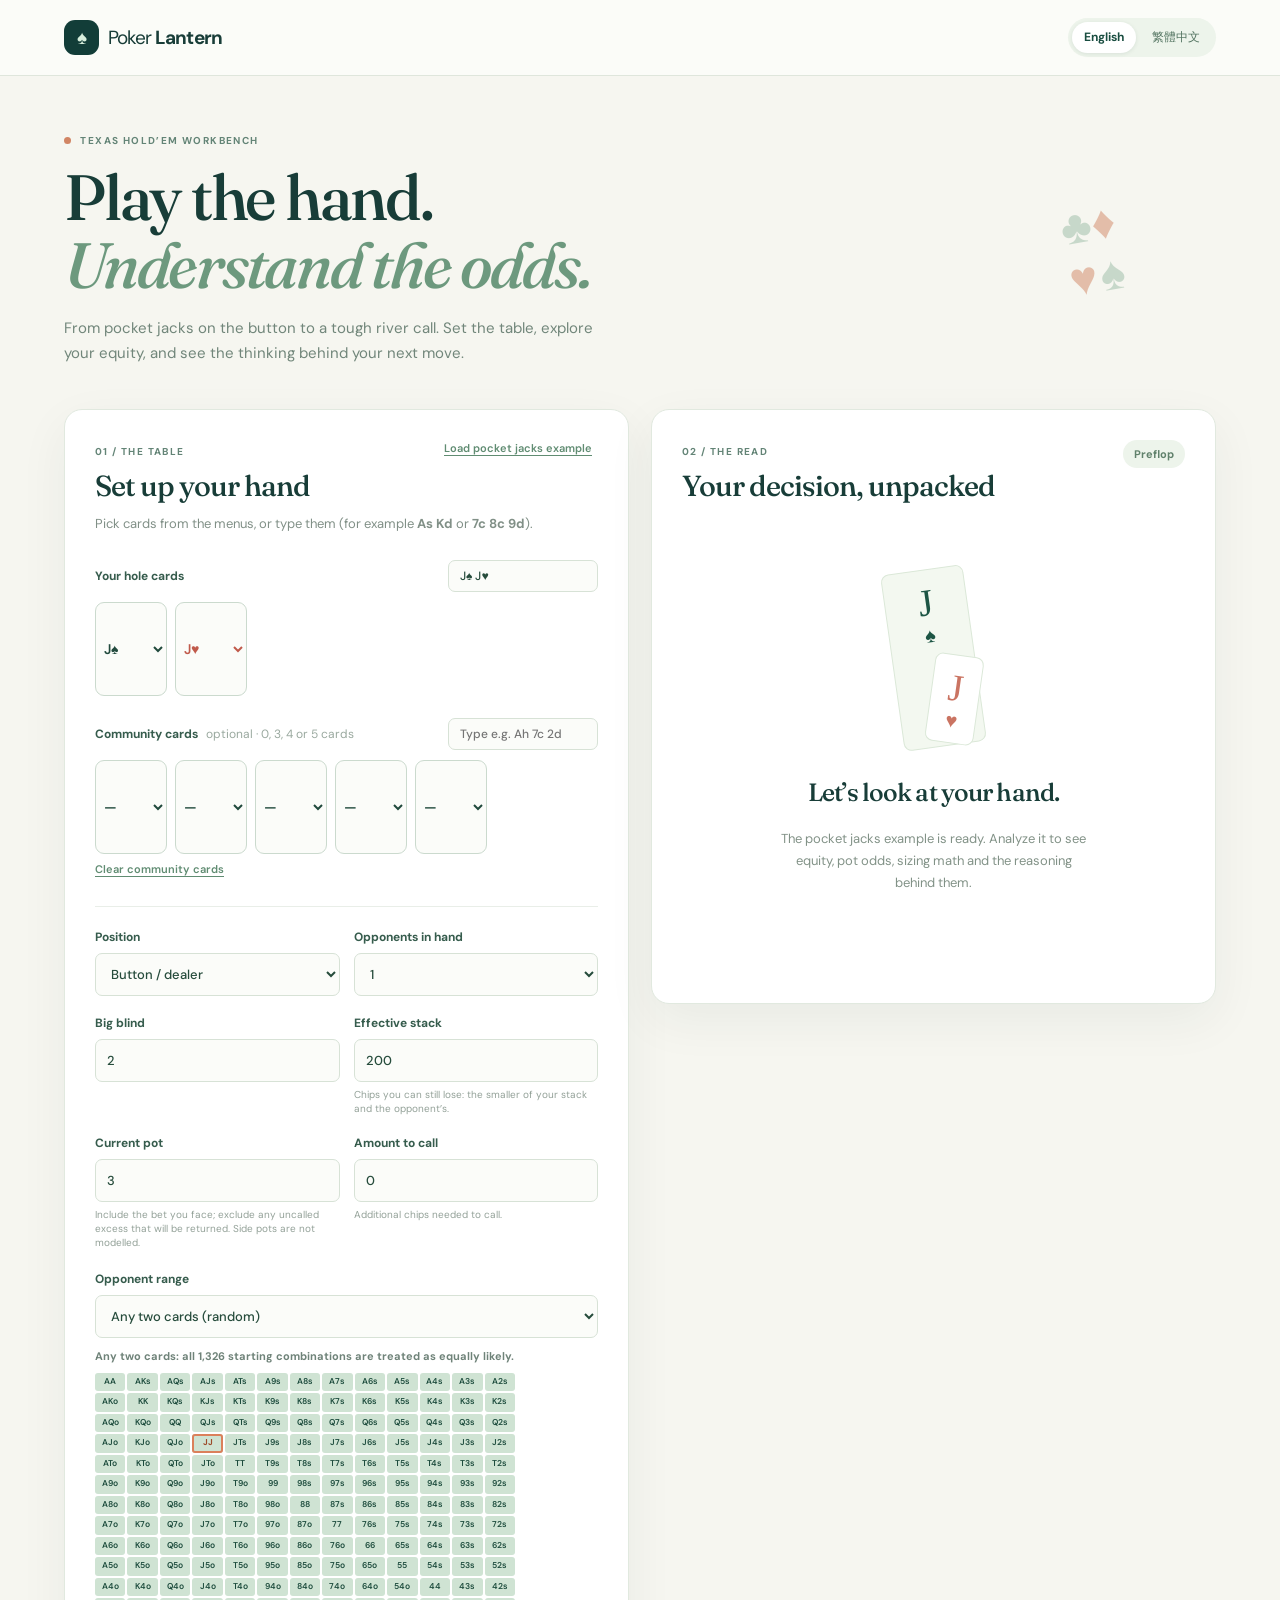
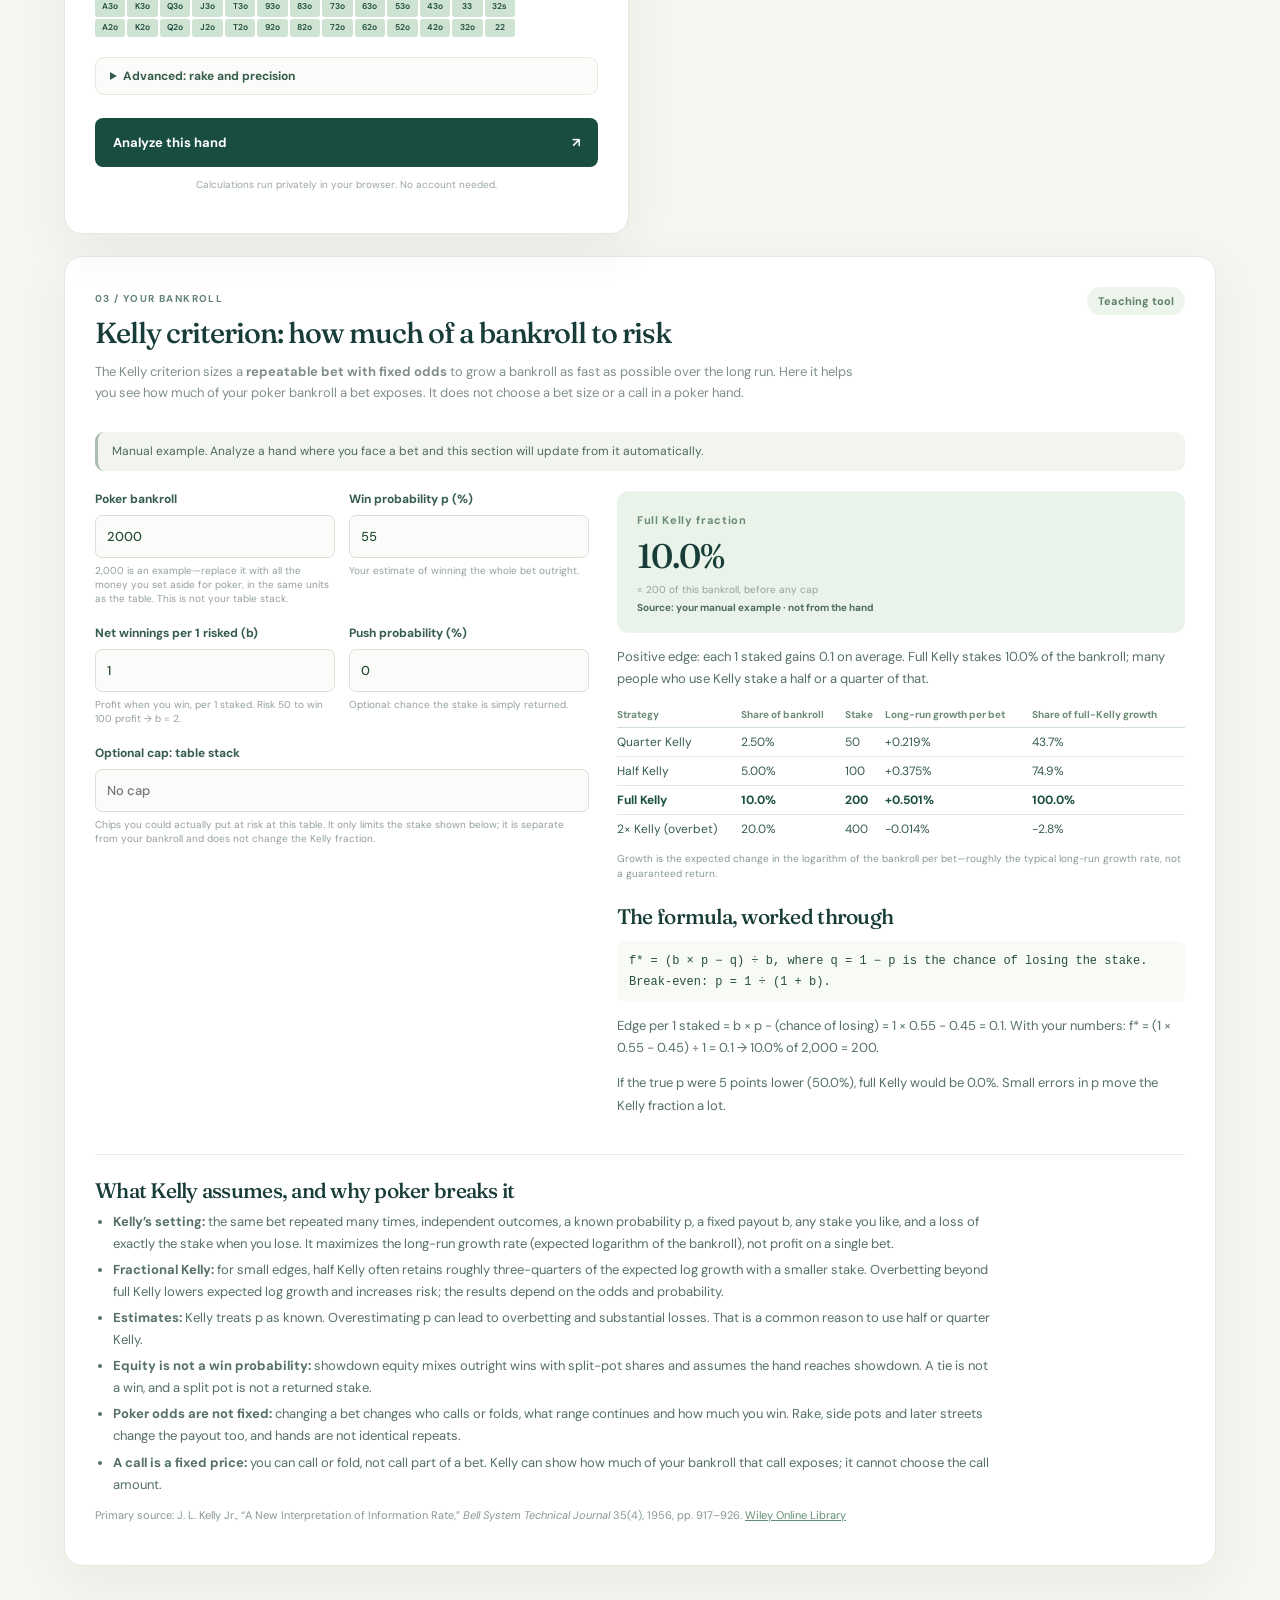
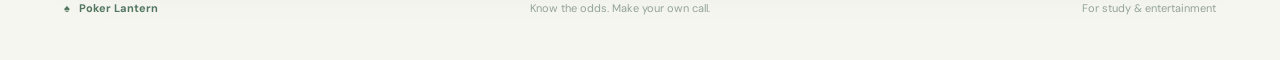
==== commit 8a565160: "Automatically sync Kelly example with hand analysis" ====
--- a/public/index.html
+++ b/public/index.html
@@ -10,7 +10,7 @@
 <details class="advanced"><summary>Advanced: rake and precision</summary><div class="fields"><label>Rake %<input id="rake" type="number" min="0" max="25" step="any" value="0" inputmode="decimal"><small>Assumed share of the whole final pot taken by the house; actual rake rules may differ.</small></label><label>Rake cap<input id="rakeCap" type="number" min="0" step="any" value="" placeholder="No cap" inputmode="decimal"><small>Maximum rake per pot, in chips. Blank = no cap.</small></label><label>Simulation precision<select id="precision"><option value="10000">Fast · 10,000 deals</option><option value="50000" selected>Standard · 50,000 deals</option><option value="200000">Precise · 200,000 deals</option></select><small>Heads-up on the flop, turn or river is always calculated exactly.</small></label></div></details>
 <button id="calculate" class="primary" type="button"><span>Analyze this hand</span><span>↗</span></button><p class="under-button">Calculations run privately in your browser. No account needed.</p><p id="error" class="error" role="alert"></p></section>
 <section class="results panel" aria-live="polite"><div class="section-heading"><div><span class="step">02 / THE READ</span><h2>Your decision, unpacked</h2></div><span id="street" class="street">Preflop</span></div><div id="empty" class="empty"><div class="empty-cards">J<span>♠</span> <i>J<span>♥</span></i></div><h3>Let’s look at your hand.</h3><p>The pocket jacks example is ready. Analyze it to see equity, pot odds, sizing math and the reasoning behind them.</p></div><div id="output" hidden><div class="decision"><div class="decision-top"><span>THE PRACTICAL READ</span><span id="confidence">SIMULATION</span></div><h3 id="action"></h3><p id="reason"></p><div id="sizing" class="sizing"></div><table id="sizeTable" class="size-table" hidden></table></div><div class="stats"><div><span>Showdown equity</span><strong id="equity"></strong><small id="equityNote"></small></div><div><span>Win / tie</span><strong id="winTie"></strong><small>Outright win / any split</small></div><div><span id="potOddsLabel">Break-even equity</span><strong id="potOdds"></strong><small id="oddsNote"></small></div></div><p id="handInfo" class="hand-info"></p><div class="detail"><h3>What the numbers mean</h3><p id="math"></p><p id="detail"></p><h3 id="distTitle">How your hand finishes</h3><div id="dist" class="dist"></div><p id="distNote" class="dist-note"></p><h3>Technique for this spot</h3><p id="technique"></p><div class="caution"><strong>Read this before acting</strong><p>Equity assumes every opponent holds a hand from the range you chose and that the hand reaches showdown. Real opponents narrow their ranges with every action, and future betting, fold equity, rake, side pots, tournament payouts and player tendencies can change the decision. The suggestions are rules of thumb built on these numbers—not solver output and not a guarantee of the best action.</p></div></div></div></section></div><section class="kelly panel" id="kelly" aria-labelledby="kellyTitle"><div class="section-heading"><div><span class="step">03 / YOUR BANKROLL</span><h2 id="kellyTitle">Kelly criterion: how much of a bankroll to risk</h2></div><span class="street">Teaching tool</span></div><p class="muted kelly-lede">The Kelly criterion sizes a <b>repeatable bet with fixed odds</b> to grow a bankroll as fast as possible over the long run. Here it helps you see how much of your poker bankroll a bet exposes. It does not choose a bet size or a call in a poker hand.</p>
-<div class="kelly-grid"><div class="kelly-inputs"><div class="fields"><label>Poker bankroll<input id="kBankroll" type="number" min="0.01" step="any" value="2000" inputmode="decimal"><small>All the money you set aside for poker, in the same units as the table. Not your table stack.</small></label><label>Win probability p (%)<input id="kP" type="number" min="0" max="100" step="any" value="55" inputmode="decimal"><small>Your estimate of winning the whole bet outright.</small></label><label>Net winnings per 1 risked (b)<input id="kB" type="number" min="0" step="any" value="1" inputmode="decimal"><small>Profit when you win, per 1 staked. Risk 50 to win 100 profit → b = 2.</small></label><label>Push probability (%)<input id="kPush" type="number" min="0" max="100" step="any" value="0" inputmode="decimal"><small>Optional: chance the stake is simply returned.</small></label><label class="span2">Optional cap: table stack<input id="kCap" type="number" min="0" step="any" value="" placeholder="No cap" inputmode="decimal"><small>Chips you could actually put at risk at this table. It only limits the stake shown below; it is separate from your bankroll and does not change the Kelly fraction.</small></label></div>
-<div class="kelly-import"><button id="kImport" class="secondary" type="button" disabled>Use this hand’s call as an example</button><p id="kImportHint" class="small-note">Analyze a hand where you face a bet first.</p><div id="kImportNote" class="import-note" hidden></div></div><p id="kError" class="error" role="alert"></p></div>
-<div class="kelly-out" aria-live="polite"><div class="kelly-headline"><span>Full Kelly fraction</span><strong id="kFull"></strong><small id="kFullNote"></small></div><p id="kVerdict" class="kelly-verdict"></p><table id="kTable" class="size-table"></table><p id="kExposure" class="exposure" hidden></p><h3>The formula, worked through</h3><p id="kFormula" class="formula"></p><p id="kWorked"></p><p id="kSensitivity"></p></div></div>
+<p id="kSync" class="sync-status" role="status" data-mode="manual"></p><div class="kelly-grid"><div class="kelly-inputs"><div class="fields"><label>Poker bankroll<input id="kBankroll" type="number" min="0.01" step="any" value="2000" inputmode="decimal"><small>2,000 is an example—replace it with all the money you set aside for poker, in the same units as the table. This is not your table stack.</small></label><label>Win probability p (%)<span id="kPSrc" class="src" hidden></span><input id="kP" type="number" min="0" max="100" step="any" value="55" inputmode="decimal"><small>Your estimate of winning the whole bet outright.</small></label><label>Net winnings per 1 risked (b)<span id="kBSrc" class="src" hidden></span><input id="kB" type="number" min="0" step="any" value="1" inputmode="decimal"><small>Profit when you win, per 1 staked. Risk 50 to win 100 profit → b = 2.</small></label><label>Push probability (%)<span id="kPushSrc" class="src" hidden></span><input id="kPush" type="number" min="0" max="100" step="any" value="0" inputmode="decimal"><small>Optional: chance the stake is simply returned.</small></label><label class="span2">Optional cap: table stack<input id="kCap" type="number" min="0" step="any" value="" placeholder="No cap" inputmode="decimal"><small>Chips you could actually put at risk at this table. It only limits the stake shown below; it is separate from your bankroll and does not change the Kelly fraction.</small></label></div>
+<div class="kelly-import"><div id="kHandNote" class="import-note" hidden></div></div><p id="kError" class="error" role="alert"></p></div>
+<div class="kelly-out" aria-live="polite"><div class="kelly-headline"><span>Full Kelly fraction</span><strong id="kFull"></strong><small id="kFullNote"></small><small id="kSource" class="k-source"></small></div><p id="kVerdict" class="kelly-verdict"></p><table id="kTable" class="size-table"></table><p id="kExposure" class="exposure" hidden></p><h3>The formula, worked through</h3><p id="kFormula" class="formula"></p><p id="kWorked"></p><p id="kSensitivity"></p></div></div>
 <div class="kelly-teach"><h3>What Kelly assumes, and why poker breaks it</h3><ul><li><b>Kelly’s setting:</b> the same bet repeated many times, independent outcomes, a known probability p, a fixed payout b, any stake you like, and a loss of exactly the stake when you lose. It maximizes the long-run growth rate (expected logarithm of the bankroll), not profit on a single bet.</li><li><b>Fractional Kelly:</b> for small edges, half Kelly often retains roughly three-quarters of the expected log growth with a smaller stake. Overbetting beyond full Kelly lowers expected log growth and increases risk; the results depend on the odds and probability.</li><li><b>Estimates:</b> Kelly treats p as known. Overestimating p can lead to overbetting and substantial losses. That is a common reason to use half or quarter Kelly.</li><li><b>Equity is not a win probability:</b> showdown equity mixes outright wins with split-pot shares and assumes the hand reaches showdown. A tie is not a win, and a split pot is not a returned stake.</li><li><b>Poker odds are not fixed:</b> changing a bet changes who calls or folds, what range continues and how much you win. Rake, side pots and later streets change the payout too, and hands are not identical repeats.</li><li><b>A call is a fixed price:</b> you can call or fold, not call part of a bet. Kelly can show how much of your bankroll that call exposes; it cannot choose the call amount.</li></ul><p class="source">Primary source: J. L. Kelly Jr., “A New Interpretation of Information Rate,” <i>Bell System Technical Journal</i> 35(4), 1956, pp. 917–926. <a href="https://onlinelibrary.wiley.com/doi/10.1002/j.1538-7305.1956.tb03809.x" rel="noopener" target="_blank">Wiley Online Library</a></p></div></section><footer><span>♠ &nbsp; Poker Lantern</span><span>Know the odds. Make your own call.</span><span>For study &amp; entertainment</span></footer></main><script src="poker.js"></script><script src="kelly.js"></script><script src="app.js"></script><script src="kelly-ui.js"></script><script src="language.js"></script></body></html>
--- a/public/style.css
+++ b/public/style.css
@@ -9,3 +9,5 @@
 .kelly{margin-top:22px}.kelly-lede{max-width:760px;line-height:1.6}.kelly-grid{display:grid;grid-template-columns:minmax(0,1fr) minmax(0,1.15fr);gap:28px;align-items:start}.fields .span2{grid-column:1/-1}.kelly-import{margin-top:20px}.secondary{border:1px solid #194d40;background:#fff;color:#194d40;border-radius:8px;padding:11px 14px;font:700 12px 'DM Sans',sans-serif;cursor:pointer}.secondary:disabled{opacity:.45;cursor:not-allowed}.small-note{font-size:11px;color:#879a8e;margin:8px 0 0;line-height:1.5}.import-note{margin-top:12px;background:#fcf7f2;border-left:3px solid #d79773;padding:10px 14px;font-size:12px;line-height:1.6;color:#5b5147}.import-note ul{margin:6px 0;padding-left:18px}.import-note li{margin:3px 0}.import-note .note-head{font-weight:700;margin:0}.import-note .stale{color:#b53f37;font-weight:700;margin:0 0 6px}
 .kelly-headline{background:#eaf3e9;border-radius:12px;padding:18px 20px}.kelly-headline span{font-size:11px;color:#6c8b75;font-weight:700;letter-spacing:.06em}.kelly-headline strong{display:block;font:500 34px Fraunces,Georgia,serif;letter-spacing:-.03em;margin:6px 0 2px;color:#183d38}.kelly-verdict,.kelly-out p{font-size:13px;line-height:1.7;color:#567164}.kelly-out h3,.kelly-teach h3{font-size:21px;margin:22px 0 6px}.size-table tr.full td{font-weight:700;color:#194d40}.size-table caption{font-size:10px;color:#879a8e;text-align:left;padding-top:8px;line-height:1.5}.formula{font-family:ui-monospace,Menlo,monospace;font-size:12px!important;background:#f7faf5;border-radius:8px;padding:10px 12px;color:#284f40!important}.exposure{background:#fcf7f2;border-radius:9px;padding:10px 14px;color:#5b5147!important}.kelly-teach{border-top:1px solid #e8eee7;margin-top:24px}.kelly-teach ul{padding-left:18px;margin:8px 0;max-width:900px}.kelly-teach li{font-size:13px;line-height:1.7;color:#567164;margin:4px 0}.source{font-size:11px;color:#879a8e;line-height:1.6}.source a{color:#608c72}
 @media(max-width:850px){.kelly-grid{grid-template-columns:1fr}}@media(max-width:520px){.kelly-headline strong{font-size:28px}#kTable{font-size:10.5px}#kTable th{font-size:9px}}
+.sync-status{font-size:12px;line-height:1.6;border-radius:9px;padding:10px 14px;margin:0 0 20px;background:#f1f4ef;color:#4f6a5d;border-left:3px solid #a9bcae}.sync-status[data-mode="synced"]{background:#eaf3e9;color:#1f5440;border-left-color:#3f8a64;font-weight:600}.sync-status[data-mode="stale"],.sync-status[data-mode="noCall"],.sync-status[data-mode="noPayout"],.sync-status[data-mode="detached"]{background:#fcf7f2;color:#6b4a35;border-left-color:#d79773}
+.src{display:inline-block;margin-left:6px;padding:1px 7px;border-radius:10px;background:#d6e8d9;color:#1f5440;font-size:10px;font-weight:700;vertical-align:1px}.k-source{display:block;margin-top:4px;font-weight:700;color:#4f6a5d}
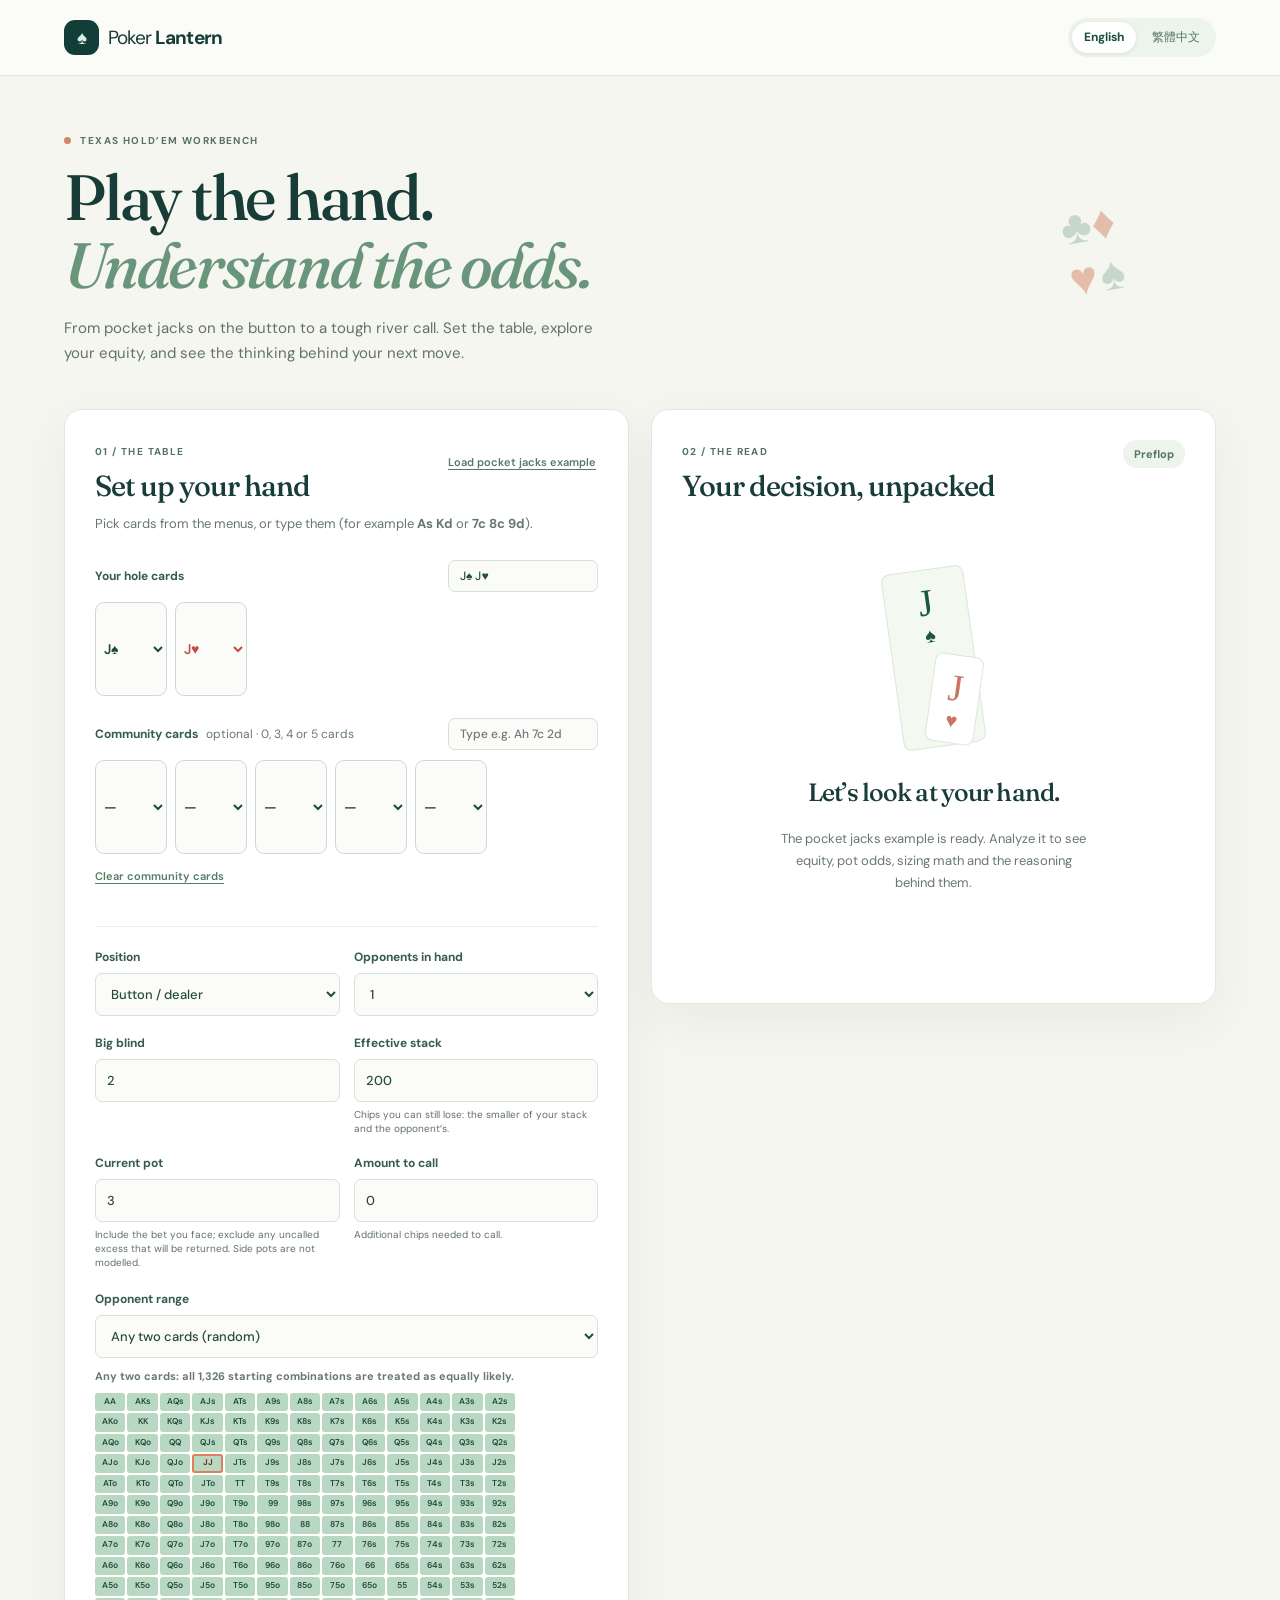
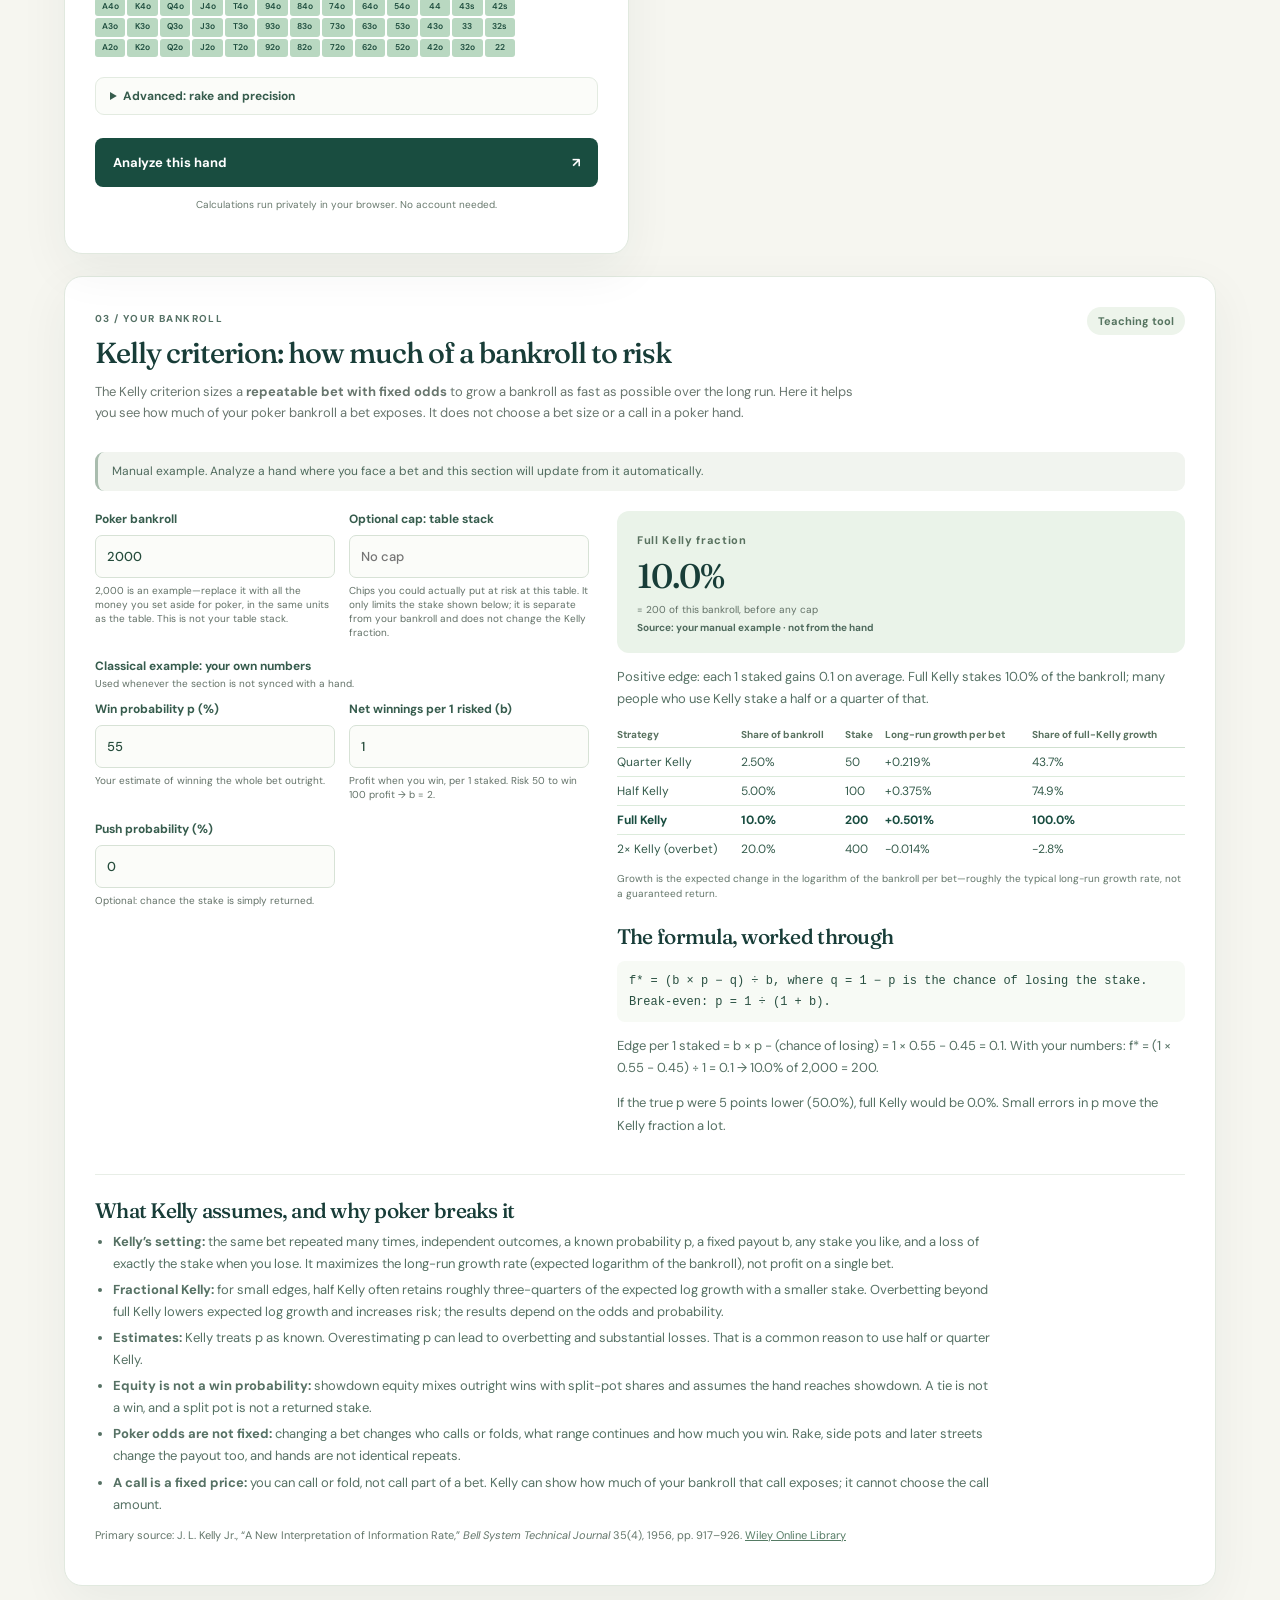
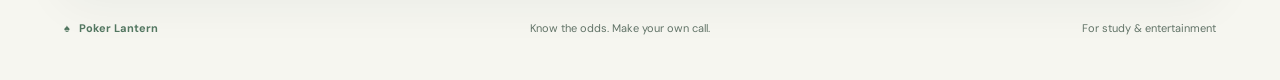
==== commit f178fc75: "Correct split-pot Kelly and improve accessibility" ====
--- a/public/index.html
+++ b/public/index.html
@@ -1,5 +1,5 @@
 <!doctype html>
-<html lang="en"><head><meta charset="utf-8"><meta name="viewport" content="width=device-width,initial-scale=1"><meta name="theme-color" content="#123d38"><meta name="description" content="Explore Texas Hold'em odds and practical decisions with Poker Lantern."><title>Poker Lantern — make the next decision clearer</title><link rel="preconnect" href="https://fonts.googleapis.com"><link rel="preconnect" href="https://fonts.gstatic.com" crossorigin><link href="https://fonts.googleapis.com/css2?family=DM+Sans:wght@400;500;600;700&family=Fraunces:opsz,wght@9..144,500;9..144,600&display=swap" rel="stylesheet"><link rel="stylesheet" href="style.css"></head>
+<html lang="en"><head><meta charset="utf-8"><meta name="viewport" content="width=device-width,initial-scale=1"><meta name="theme-color" content="#123d38"><meta name="description" content="Explore Texas Hold'em odds and practical decisions with Poker Lantern."><title>Poker Lantern — make the next decision clearer</title><link rel="preconnect" href="https://fonts.googleapis.com"><link rel="preconnect" href="https://fonts.gstatic.com" crossorigin><link href="https://fonts.googleapis.com/css2?family=DM+Sans:wght@400;500;600;700&family=Fraunces:opsz,wght@9..144,500;9..144,600&display=swap" rel="stylesheet"><link rel="stylesheet" href="style.css?v=20261101-kelly-outcomes"></head>
 <body><header><a class="brand" href="/"><span class="brand-icon">♠</span><span>Poker <b>Lantern</b></span></a><nav class="languages" aria-label="Language"><a href="index.html" aria-current="page">English</a><a href="zh.html">繁體中文</a></nav></header>
 <main><section class="intro"><div><div class="eyebrow"><span class="dot"></span> TEXAS HOLD’EM WORKBENCH</div><h1>Play the hand.<br><em>Understand the odds.</em></h1><p>From pocket jacks on the button to a tough river call. Set the table, explore your equity, and see the thinking behind your next move.</p></div><div class="intro-mark" aria-hidden="true"><span>♣</span><span>♦</span><span>♥</span><span>♠</span></div></section>
 <div class="workspace"><section class="setup panel"><div class="section-heading"><div><span class="step">01 / THE TABLE</span><h2>Set up your hand</h2></div><button id="example" class="text-button" type="button">Load pocket jacks example</button></div><p class="muted">Pick cards from the menus, or type them (for example <b>As Kd</b> or <b>7c 8c 9d</b>).</p>
@@ -10,7 +10,7 @@
 <details class="advanced"><summary>Advanced: rake and precision</summary><div class="fields"><label>Rake %<input id="rake" type="number" min="0" max="25" step="any" value="0" inputmode="decimal"><small>Assumed share of the whole final pot taken by the house; actual rake rules may differ.</small></label><label>Rake cap<input id="rakeCap" type="number" min="0" step="any" value="" placeholder="No cap" inputmode="decimal"><small>Maximum rake per pot, in chips. Blank = no cap.</small></label><label>Simulation precision<select id="precision"><option value="10000">Fast · 10,000 deals</option><option value="50000" selected>Standard · 50,000 deals</option><option value="200000">Precise · 200,000 deals</option></select><small>Heads-up on the flop, turn or river is always calculated exactly.</small></label></div></details>
 <button id="calculate" class="primary" type="button"><span>Analyze this hand</span><span>↗</span></button><p class="under-button">Calculations run privately in your browser. No account needed.</p><p id="error" class="error" role="alert"></p></section>
 <section class="results panel" aria-live="polite"><div class="section-heading"><div><span class="step">02 / THE READ</span><h2>Your decision, unpacked</h2></div><span id="street" class="street">Preflop</span></div><div id="empty" class="empty"><div class="empty-cards">J<span>♠</span> <i>J<span>♥</span></i></div><h3>Let’s look at your hand.</h3><p>The pocket jacks example is ready. Analyze it to see equity, pot odds, sizing math and the reasoning behind them.</p></div><div id="output" hidden><div class="decision"><div class="decision-top"><span>THE PRACTICAL READ</span><span id="confidence">SIMULATION</span></div><h3 id="action"></h3><p id="reason"></p><div id="sizing" class="sizing"></div><table id="sizeTable" class="size-table" hidden></table></div><div class="stats"><div><span>Showdown equity</span><strong id="equity"></strong><small id="equityNote"></small></div><div><span>Win / tie</span><strong id="winTie"></strong><small>Outright win / any split</small></div><div><span id="potOddsLabel">Break-even equity</span><strong id="potOdds"></strong><small id="oddsNote"></small></div></div><p id="handInfo" class="hand-info"></p><div class="detail"><h3>What the numbers mean</h3><p id="math"></p><p id="detail"></p><h3 id="distTitle">How your hand finishes</h3><div id="dist" class="dist"></div><p id="distNote" class="dist-note"></p><h3>Technique for this spot</h3><p id="technique"></p><div class="caution"><strong>Read this before acting</strong><p>Equity assumes every opponent holds a hand from the range you chose and that the hand reaches showdown. Real opponents narrow their ranges with every action, and future betting, fold equity, rake, side pots, tournament payouts and player tendencies can change the decision. The suggestions are rules of thumb built on these numbers—not solver output and not a guarantee of the best action.</p></div></div></div></section></div><section class="kelly panel" id="kelly" aria-labelledby="kellyTitle"><div class="section-heading"><div><span class="step">03 / YOUR BANKROLL</span><h2 id="kellyTitle">Kelly criterion: how much of a bankroll to risk</h2></div><span class="street">Teaching tool</span></div><p class="muted kelly-lede">The Kelly criterion sizes a <b>repeatable bet with fixed odds</b> to grow a bankroll as fast as possible over the long run. Here it helps you see how much of your poker bankroll a bet exposes. It does not choose a bet size or a call in a poker hand.</p>
-<p id="kSync" class="sync-status" role="status" data-mode="manual"></p><div class="kelly-grid"><div class="kelly-inputs"><div class="fields"><label>Poker bankroll<input id="kBankroll" type="number" min="0.01" step="any" value="2000" inputmode="decimal"><small>2,000 is an example—replace it with all the money you set aside for poker, in the same units as the table. This is not your table stack.</small></label><label>Win probability p (%)<span id="kPSrc" class="src" hidden></span><input id="kP" type="number" min="0" max="100" step="any" value="55" inputmode="decimal"><small>Your estimate of winning the whole bet outright.</small></label><label>Net winnings per 1 risked (b)<span id="kBSrc" class="src" hidden></span><input id="kB" type="number" min="0" step="any" value="1" inputmode="decimal"><small>Profit when you win, per 1 staked. Risk 50 to win 100 profit → b = 2.</small></label><label>Push probability (%)<span id="kPushSrc" class="src" hidden></span><input id="kPush" type="number" min="0" max="100" step="any" value="0" inputmode="decimal"><small>Optional: chance the stake is simply returned.</small></label><label class="span2">Optional cap: table stack<input id="kCap" type="number" min="0" step="any" value="" placeholder="No cap" inputmode="decimal"><small>Chips you could actually put at risk at this table. It only limits the stake shown below; it is separate from your bankroll and does not change the Kelly fraction.</small></label></div>
+<p id="kSync" class="sync-status" role="status" data-mode="manual"></p><div class="kelly-grid"><div class="kelly-inputs"><div class="fields"><label>Poker bankroll<input id="kBankroll" type="number" min="0.01" step="any" value="2000" inputmode="decimal"><small>2,000 is an example—replace it with all the money you set aside for poker, in the same units as the table. This is not your table stack.</small></label><label>Optional cap: table stack<input id="kCap" type="number" min="0" step="any" value="" placeholder="No cap" inputmode="decimal"><small>Chips you could actually put at risk at this table. It only limits the stake shown below; it is separate from your bankroll and does not change the Kelly fraction.</small></label></div><div id="kManual" class="k-group"><p class="k-group-title">Classical example: your own numbers<small>Used whenever the section is not synced with a hand.</small></p><div class="fields"><label>Win probability p (%)<input id="kP" type="number" min="0" max="100" step="any" value="55" inputmode="decimal"><small>Your estimate of winning the whole bet outright.</small></label><label>Net winnings per 1 risked (b)<input id="kB" type="number" min="0" step="any" value="1" inputmode="decimal"><small>Profit when you win, per 1 staked. Risk 50 to win 100 profit → b = 2.</small></label><label>Push probability (%)<input id="kPush" type="number" min="0" max="100" step="any" value="0" inputmode="decimal"><small>Optional: chance the stake is simply returned.</small></label></div></div><div id="kHandModel" class="k-group" hidden><p class="k-group-title">From the current hand: hypothetical fixed-outcome model</p><table id="kOutcomes" class="size-table outcomes" aria-label="Outcomes of the fixed call, per chip called"></table><button id="kUseManual" class="secondary" type="button">Use my own p and b instead</button></div>
 <div class="kelly-import"><div id="kHandNote" class="import-note" hidden></div></div><p id="kError" class="error" role="alert"></p></div>
 <div class="kelly-out" aria-live="polite"><div class="kelly-headline"><span>Full Kelly fraction</span><strong id="kFull"></strong><small id="kFullNote"></small><small id="kSource" class="k-source"></small></div><p id="kVerdict" class="kelly-verdict"></p><table id="kTable" class="size-table"></table><p id="kExposure" class="exposure" hidden></p><h3>The formula, worked through</h3><p id="kFormula" class="formula"></p><p id="kWorked"></p><p id="kSensitivity"></p></div></div>
-<div class="kelly-teach"><h3>What Kelly assumes, and why poker breaks it</h3><ul><li><b>Kelly’s setting:</b> the same bet repeated many times, independent outcomes, a known probability p, a fixed payout b, any stake you like, and a loss of exactly the stake when you lose. It maximizes the long-run growth rate (expected logarithm of the bankroll), not profit on a single bet.</li><li><b>Fractional Kelly:</b> for small edges, half Kelly often retains roughly three-quarters of the expected log growth with a smaller stake. Overbetting beyond full Kelly lowers expected log growth and increases risk; the results depend on the odds and probability.</li><li><b>Estimates:</b> Kelly treats p as known. Overestimating p can lead to overbetting and substantial losses. That is a common reason to use half or quarter Kelly.</li><li><b>Equity is not a win probability:</b> showdown equity mixes outright wins with split-pot shares and assumes the hand reaches showdown. A tie is not a win, and a split pot is not a returned stake.</li><li><b>Poker odds are not fixed:</b> changing a bet changes who calls or folds, what range continues and how much you win. Rake, side pots and later streets change the payout too, and hands are not identical repeats.</li><li><b>A call is a fixed price:</b> you can call or fold, not call part of a bet. Kelly can show how much of your bankroll that call exposes; it cannot choose the call amount.</li></ul><p class="source">Primary source: J. L. Kelly Jr., “A New Interpretation of Information Rate,” <i>Bell System Technical Journal</i> 35(4), 1956, pp. 917–926. <a href="https://onlinelibrary.wiley.com/doi/10.1002/j.1538-7305.1956.tb03809.x" rel="noopener" target="_blank">Wiley Online Library</a></p></div></section><footer><span>♠ &nbsp; Poker Lantern</span><span>Know the odds. Make your own call.</span><span>For study &amp; entertainment</span></footer></main><script src="poker.js"></script><script src="kelly.js"></script><script src="app.js"></script><script src="kelly-ui.js"></script><script src="language.js"></script></body></html>
+<div class="kelly-teach"><h3>What Kelly assumes, and why poker breaks it</h3><ul><li><b>Kelly’s setting:</b> the same bet repeated many times, independent outcomes, a known probability p, a fixed payout b, any stake you like, and a loss of exactly the stake when you lose. It maximizes the long-run growth rate (expected logarithm of the bankroll), not profit on a single bet.</li><li><b>Fractional Kelly:</b> for small edges, half Kelly often retains roughly three-quarters of the expected log growth with a smaller stake. Overbetting beyond full Kelly lowers expected log growth and increases risk; the results depend on the odds and probability.</li><li><b>Estimates:</b> Kelly treats p as known. Overestimating p can lead to overbetting and substantial losses. That is a common reason to use half or quarter Kelly.</li><li><b>Equity is not a win probability:</b> showdown equity mixes outright wins with split-pot shares and assumes the hand reaches showdown. A tie is not a win, and a split pot is not a returned stake.</li><li><b>Poker odds are not fixed:</b> changing a bet changes who calls or folds, what range continues and how much you win. Rake, side pots and later streets change the payout too, and hands are not identical repeats.</li><li><b>A call is a fixed price:</b> you can call or fold, not call part of a bet. Kelly can show how much of your bankroll that call exposes; it cannot choose the call amount.</li></ul><p class="source">Primary source: J. L. Kelly Jr., “A New Interpretation of Information Rate,” <i>Bell System Technical Journal</i> 35(4), 1956, pp. 917–926. <a href="https://onlinelibrary.wiley.com/doi/10.1002/j.1538-7305.1956.tb03809.x" rel="noopener" target="_blank">Wiley Online Library</a></p></div></section><footer><span>♠ &nbsp; Poker Lantern</span><span>Know the odds. Make your own call.</span><span>For study &amp; entertainment</span></footer></main><script src="poker.js?v=20261101-kelly-outcomes"></script><script src="kelly.js?v=20261101-kelly-outcomes"></script><script src="app.js?v=20261101-kelly-outcomes"></script><script src="kelly-ui.js?v=20261101-kelly-outcomes"></script><script src="language.js?v=20261101-kelly-outcomes"></script></body></html>
--- a/public/style.css
+++ b/public/style.css
@@ -1,13 +1,17 @@
 [hidden]{display:none!important}
-:root{--ink:#183d38;--deep:#123d38;--mint:#d6e8d9;--paper:#f6f6f0;--line:#dce5db;--orange:#db805b;--muted:#6c7f76;--white:#fff;--shadow:0 16px 50px rgba(20,54,45,.06)}*{box-sizing:border-box}body{margin:0;background:var(--paper);color:var(--ink);font-family:'DM Sans',sans-serif;font-size:15px}header{height:76px;border-bottom:1px solid #dfe6dc;display:flex;align-items:center;justify-content:space-between;padding:0 max(5vw,24px);background:#fbfcf8}.brand{color:var(--ink);text-decoration:none;font-size:19px;letter-spacing:-.05em}.brand b{font-weight:700}.brand-icon{display:inline-grid;place-items:center;background:var(--deep);color:#d7eedc;width:35px;height:35px;border-radius:11px;margin-right:9px;font-size:19px}.header-note{color:#809188;font-size:12px}main{max-width:1420px;margin:auto;padding:0 5vw}.intro{display:flex;justify-content:space-between;align-items:center;padding:58px 0 42px}.eyebrow,.step{font-size:10px;font-weight:700;letter-spacing:.14em;color:#638476}.dot{display:inline-block;width:7px;height:7px;background:#d18564;border-radius:50%;margin-right:6px}h1,h2,h3{font-family:Fraunces,Georgia,serif;font-weight:500;letter-spacing:-.035em}h1{font-size:clamp(42px,5vw,67px);line-height:1.07;margin:16px 0}h1 em{font-weight:500;color:#6d997e}.intro p{color:#71867a;line-height:1.7;max-width:530px;margin:0}.intro-mark{display:grid;grid-template-columns:repeat(2,1fr);transform:rotate(-10deg);font-family:Georgia,serif;color:#b4ccba;font-size:47px;line-height:1.1;margin-right:7vw;opacity:.7}.intro-mark span:nth-child(2),.intro-mark span:nth-child(3){color:#dba68c}.workspace{display:grid;grid-template-columns:minmax(0,1fr) minmax(0,1fr);gap:22px;align-items:start}.panel{background:white;border:1px solid #e1e9df;border-radius:18px;box-shadow:var(--shadow);padding:30px}.section-heading{display:flex;justify-content:space-between;gap:12px;align-items:flex-start}.section-heading h2{font-size:29px;margin:8px 0 0}.text-button{border:0;background:none;color:#608c72;text-decoration:underline;text-underline-offset:3px;font:600 11px 'DM Sans',sans-serif;cursor:pointer;text-align:right}.muted{font-size:13px;color:#819087;margin:12px 0 28px}.card-group{margin:22px 0}.card-group>label,.fields label,.assumption{display:block;font-size:12px;font-weight:700;color:#365c4d}.optional{color:#9aa99f;font-weight:400;margin-left:5px}.card-row{display:flex;flex-wrap:wrap;gap:8px;margin-top:10px}.card-select{width:72px;height:94px;border:1px solid #cbdace;border-radius:9px;background:#fbfcf9;color:#214a3d;padding:4px;font:600 14px 'DM Sans',sans-serif;cursor:pointer}.card-select.red{color:#c05a4b}.card-select:focus-visible,input:focus-visible,select:focus-visible,button:focus-visible{outline:3px solid #dda27f;outline-offset:2px}.divider{border-top:1px solid #e9eee8;margin:28px 0 22px}.fields{display:grid;grid-template-columns:1fr 1fr;gap:19px 14px}input,select:not(.card-select){display:block;width:100%;height:43px;margin-top:8px;border:1px solid #d7e2d6;border-radius:7px;background:#fbfcf9;color:#264c3c;padding:0 11px;font:500 13px 'DM Sans',sans-serif}small{display:block;color:#93a198;font-size:10px;font-weight:400;margin-top:6px;line-height:1.4}.assumption{margin-top:21px}.primary{width:100%;margin-top:23px;padding:16px 18px;display:flex;justify-content:space-between;align-items:center;border:0;border-radius:8px;background:#194d40;color:white;font:700 13px 'DM Sans',sans-serif;cursor:pointer}.primary:hover{background:#26634f}.primary:disabled{opacity:.6;cursor:wait}.under-button{text-align:center;color:#9aa89e;font-size:10px;margin:11px 0 0}.error{color:#b53f37;font-size:12px}.street{background:#edf4eb;color:#60816b;padding:7px 11px;border-radius:20px;font-size:11px;font-weight:700}.empty{min-height:470px;display:flex;flex-direction:column;align-items:center;justify-content:center;text-align:center;padding:40px}.empty-cards{font-family:Georgia,serif;font-size:38px;color:#1c5544;transform:rotate(-8deg);margin-bottom:15px}.empty-cards>span,.empty-cards i span{display:block;font-size:20px}.empty-cards,.empty-cards i{background:#f3f8f0;border:1px solid #dbe8d8;border-radius:8px;padding:10px 16px;display:inline-block}.empty-cards i{position:relative;left:15px;top:10px;background:#fff;color:#ca7462;transform:rotate(16deg);font-style:normal}.empty h3{font-size:25px;margin:15px 0 8px}.empty p{font-size:13px;line-height:1.7;color:#829287;max-width:310px}.decision{background:#eaf3e9;border-radius:12px;padding:22px;margin-top:26px}.decision-top{display:flex;justify-content:space-between;color:#6c8b75;font-size:9px;letter-spacing:.12em;font-weight:700}.decision h3{font-size:31px;margin:14px 0 8px}.decision p,.detail p{font-size:13px;line-height:1.7;color:#567164}.sizing{padding-top:12px;color:#235b42;font-size:13px;font-weight:700}.stats{display:grid;grid-template-columns:repeat(3,1fr);gap:12px;margin:26px 0;padding-bottom:24px;border-bottom:1px solid #e8eee7}.stats span{font-size:11px;color:#85998a}.stats strong{display:block;font-size:23px;letter-spacing:-.04em;margin-top:7px}.detail h3{font-size:21px;margin:23px 0 6px}.caution{border-left:3px solid #d79773;padding:10px 14px;background:#fcf7f2;margin-top:22px}.caution strong{font-size:12px}.caution p{font-size:11px;margin:5px 0 0}footer{display:flex;justify-content:space-between;gap:15px;flex-wrap:wrap;padding:35px 0 45px;color:#92a398;font-size:11px}footer span:first-child{font-weight:700;color:#527660}@media(max-width:850px){.workspace{grid-template-columns:1fr}.intro-mark{margin-right:2vw}.empty{min-height:280px}.intro{padding:45px 0 35px}}@media(max-width:520px){header{height:65px}.header-note,.intro-mark{display:none}main{padding:0 16px}.intro{padding:37px 0 28px}h1{font-size:42px}.panel{padding:21px 18px;border-radius:14px}.section-heading h2{font-size:25px}.card-select{width:54px;height:75px;font-size:12px}.card-row{gap:5px}.stats{gap:6px}.stats strong{font-size:19px}.stats span{font-size:10px}.text-button{max-width:105px}.fields{gap:16px 10px}}
+:root{--ink:#183d38;--deep:#123d38;--mint:#d6e8d9;--paper:#f6f6f0;--line:#dce5db;--orange:#db805b;--muted:#6c7f76;--white:#fff;--shadow:0 16px 50px rgba(20,54,45,.06)}*{box-sizing:border-box}body{margin:0;background:var(--paper);color:var(--ink);font-family:'DM Sans',sans-serif;font-size:15px}header{height:76px;border-bottom:1px solid #dfe6dc;display:flex;align-items:center;justify-content:space-between;padding:0 max(5vw,24px);background:#fbfcf8}.brand{color:var(--ink);text-decoration:none;font-size:19px;letter-spacing:-.05em}.brand b{font-weight:700}.brand-icon{display:inline-grid;place-items:center;background:var(--deep);color:#d7eedc;width:35px;height:35px;border-radius:11px;margin-right:9px;font-size:19px}.header-note{color:#66766d;font-size:12px}main{max-width:1420px;margin:auto;padding:0 5vw}.intro{display:flex;justify-content:space-between;align-items:center;padding:58px 0 42px}.eyebrow,.step{font-size:10px;font-weight:700;letter-spacing:.14em;color:#557165}.dot{display:inline-block;width:7px;height:7px;background:#d18564;border-radius:50%;margin-right:6px}h1,h2,h3{font-family:Fraunces,Georgia,serif;font-weight:500;letter-spacing:-.035em}h1{font-size:clamp(42px,5vw,67px);line-height:1.07;margin:16px 0}h1 em{font-weight:500;color:#69967a}.intro p{color:#617368;line-height:1.7;max-width:530px;margin:0}.intro-mark{display:grid;grid-template-columns:repeat(2,1fr);transform:rotate(-10deg);font-family:Georgia,serif;color:#b4ccba;font-size:47px;line-height:1.1;margin-right:7vw;opacity:.7}.intro-mark span:nth-child(2),.intro-mark span:nth-child(3){color:#dba68c}.workspace{display:grid;grid-template-columns:minmax(0,1fr) minmax(0,1fr);gap:22px;align-items:start}.panel{background:white;border:1px solid #e1e9df;border-radius:18px;box-shadow:var(--shadow);padding:30px}.section-heading{display:flex;justify-content:space-between;gap:12px;align-items:flex-start}.section-heading h2{font-size:29px;margin:8px 0 0}.text-button{border:0;background:none;color:#557b64;text-decoration:underline;text-underline-offset:3px;font:600 11px 'DM Sans',sans-serif;cursor:pointer;text-align:right}.muted{font-size:13px;color:#68766e;margin:12px 0 28px}.card-group{margin:22px 0}.card-group>label,.fields label,.assumption{display:block;font-size:12px;font-weight:700;color:#365c4d}.optional{color:#67796d;font-weight:400;margin-left:5px}.card-row{display:flex;flex-wrap:wrap;gap:8px;margin-top:10px}.card-select{width:72px;height:94px;border:1px solid #cbdace;border-radius:9px;background:#fbfcf9;color:#214a3d;padding:4px;font:600 14px 'DM Sans',sans-serif;cursor:pointer}.card-select.red{color:#bc5242}.card-select:focus-visible,input:focus-visible,select:focus-visible,button:focus-visible{outline:3px solid #dda27f;outline-offset:2px}.divider{border-top:1px solid #e9eee8;margin:28px 0 22px}.fields{display:grid;grid-template-columns:1fr 1fr;gap:19px 14px}input,select:not(.card-select){display:block;width:100%;height:43px;margin-top:8px;border:1px solid #d7e2d6;border-radius:7px;background:#fbfcf9;color:#264c3c;padding:0 11px;font:500 13px 'DM Sans',sans-serif}small{display:block;color:#627167;font-size:10px;font-weight:400;margin-top:6px;line-height:1.4}.assumption{margin-top:21px}.primary{width:100%;margin-top:23px;padding:16px 18px;display:flex;justify-content:space-between;align-items:center;border:0;border-radius:8px;background:#194d40;color:white;font:700 13px 'DM Sans',sans-serif;cursor:pointer}.primary:hover{background:#26634f}.primary:disabled{opacity:.6;cursor:wait}.under-button{text-align:center;color:#68796d;font-size:10px;margin:11px 0 0}.error{color:#b53f37;font-size:12px}.street{background:#edf4eb;color:#567460;padding:7px 11px;border-radius:20px;font-size:11px;font-weight:700}.empty{min-height:470px;display:flex;flex-direction:column;align-items:center;justify-content:center;text-align:center;padding:40px}.empty-cards{font-family:Georgia,serif;font-size:38px;color:#1c5544;transform:rotate(-8deg);margin-bottom:15px}.empty-cards>span,.empty-cards i span{display:block;font-size:20px}.empty-cards,.empty-cards i{background:#f3f8f0;border:1px solid #dbe8d8;border-radius:8px;padding:10px 16px;display:inline-block}.empty-cards i{position:relative;left:15px;top:10px;background:#fff;color:#ca7462;transform:rotate(16deg);font-style:normal}.empty h3{font-size:25px;margin:15px 0 8px}.empty p{font-size:13px;line-height:1.7;color:#69786e;max-width:310px}.decision{background:#eaf3e9;border-radius:12px;padding:22px;margin-top:26px}.decision-top{display:flex;justify-content:space-between;color:#58715f;font-size:9px;letter-spacing:.12em;font-weight:700}.decision h3{font-size:31px;margin:14px 0 8px}.decision p,.detail p{font-size:13px;line-height:1.7;color:#567164}.sizing{padding-top:12px;color:#235b42;font-size:13px;font-weight:700}.stats{display:grid;grid-template-columns:repeat(3,1fr);gap:12px;margin:26px 0;padding-bottom:24px;border-bottom:1px solid #e8eee7}.stats span{font-size:11px;color:#667a6b}.stats strong{display:block;font-size:23px;letter-spacing:-.04em;margin-top:7px}.detail h3{font-size:21px;margin:23px 0 6px}.caution{border-left:3px solid #d79773;padding:10px 14px;background:#fcf7f2;margin-top:22px}.caution strong{font-size:12px}.caution p{font-size:11px;margin:5px 0 0}footer{display:flex;justify-content:space-between;gap:15px;flex-wrap:wrap;padding:35px 0 45px;color:#617367;font-size:11px}footer span:first-child{font-weight:700;color:#527660}@media(max-width:850px){.workspace{grid-template-columns:1fr}.intro-mark{margin-right:2vw}.empty{min-height:280px}.intro{padding:45px 0 35px}}@media(max-width:520px){header{height:65px}.header-note,.intro-mark{display:none}main{padding:0 16px}.intro{padding:37px 0 28px}h1{font-size:42px}.panel{padding:21px 18px;border-radius:14px}.section-heading h2{font-size:25px}.card-select{width:54px;height:75px;font-size:12px}.card-row{gap:5px}.stats{gap:6px}.stats strong{font-size:19px}.stats span{font-size:10px}.text-button{max-width:105px}.fields{gap:16px 10px}}
 .languages{display:flex;gap:4px;background:#edf4eb;border-radius:20px;padding:4px;font-size:12px}.languages a{color:#537461;text-decoration:none;padding:7px 12px;border-radius:16px}.languages a[aria-current="page"]{background:white;color:#194d40;font-weight:700;box-shadow:0 1px 4px #163a2618}@media(max-width:520px){.languages a{padding:7px 9px}}
-.group-head{display:flex;justify-content:space-between;align-items:center;gap:10px;flex-wrap:wrap}.group-label{font-size:12px;font-weight:700;color:#365c4d}input.quick{width:150px;height:32px;margin:0;font-size:12px}.text-button.left{text-align:left;padding:8px 0 0}.assumption label{display:block;font-size:12px;font-weight:700;color:#365c4d;margin-top:12px}.assumption label:first-child{margin-top:0}.range-summary{font-size:11px;line-height:1.55;color:#6f8379;margin:10px 0 8px}.range-grid{display:grid;grid-template-columns:repeat(13,1fr);gap:2px;max-width:420px}.range-grid span{font-size:8.5px;line-height:1;padding:5px 0;text-align:center;border-radius:3px;background:#f1f4ef;color:#a2b0a7}.range-grid span.in{background:#cfe3d3;color:#1d4c3d;font-weight:600}.range-grid span.hero{outline:2px solid #db805b;outline-offset:-2px;color:#9c4a2a;font-weight:700}
+.group-head{display:flex;justify-content:space-between;align-items:center;gap:10px;flex-wrap:wrap}.group-label{font-size:12px;font-weight:700;color:#365c4d}input.quick{width:150px;height:32px;margin:0;font-size:12px}.text-button.left{text-align:left;padding:8px 0 0}.assumption label{display:block;font-size:12px;font-weight:700;color:#365c4d;margin-top:12px}.assumption label:first-child{margin-top:0}.range-summary{font-size:11px;line-height:1.55;color:#677970;margin:10px 0 8px}.range-grid{display:grid;grid-template-columns:repeat(13,1fr);gap:2px;max-width:420px}.range-grid span{font-size:8.5px;line-height:1;padding:5px 0;text-align:center;border-radius:3px;background:#f1f4ef;color:#617267}.range-grid span.in{background:#b9d8c1;color:#1d4c3d;font-weight:600}.range-grid span.hero{outline:2px solid #db805b;outline-offset:-2px;color:#7a3317;font-weight:700}
 .advanced{margin-top:20px;border:1px solid #e3ebe1;border-radius:9px;padding:10px 14px;background:#fbfcf9}.advanced summary{cursor:pointer;font-size:12px;font-weight:700;color:#365c4d}.advanced .fields{margin-top:14px}
-.size-table{width:100%;border-collapse:collapse;margin-top:14px;font-size:12px;color:#355c4c}.size-table th{font-size:10px;text-align:left;color:#6c8b75;font-weight:700;padding:4px 6px 6px 0;border-bottom:1px solid #cfe0cf}.size-table td{padding:6px 6px 6px 0;border-bottom:1px solid #dcebdc}.size-table tr:last-child td{border-bottom:0}
-.hand-info{font-size:13px;line-height:1.6;color:#355c4c;background:#f7faf5;border-radius:9px;padding:10px 14px;margin:0 0 6px}.dist{display:grid;gap:6px;margin-top:10px}.bar{display:grid;grid-template-columns:120px 1fr 52px;align-items:center;gap:10px;font-size:12px;color:#456a5a}.bar i{height:8px;background:#eef3ec;border-radius:5px;overflow:hidden}.bar b{display:block;height:100%;background:#6d997e;border-radius:5px}.bar em{font-style:normal;text-align:right;font-variant-numeric:tabular-nums}.dist-note{font-size:11px!important;color:#879a8e!important}
-@media(max-width:520px){input.quick{width:100%}.range-grid span{font-size:7px;padding:4px 0}.bar{grid-template-columns:96px 1fr 46px}.size-table{font-size:11px}}
-.kelly{margin-top:22px}.kelly-lede{max-width:760px;line-height:1.6}.kelly-grid{display:grid;grid-template-columns:minmax(0,1fr) minmax(0,1.15fr);gap:28px;align-items:start}.fields .span2{grid-column:1/-1}.kelly-import{margin-top:20px}.secondary{border:1px solid #194d40;background:#fff;color:#194d40;border-radius:8px;padding:11px 14px;font:700 12px 'DM Sans',sans-serif;cursor:pointer}.secondary:disabled{opacity:.45;cursor:not-allowed}.small-note{font-size:11px;color:#879a8e;margin:8px 0 0;line-height:1.5}.import-note{margin-top:12px;background:#fcf7f2;border-left:3px solid #d79773;padding:10px 14px;font-size:12px;line-height:1.6;color:#5b5147}.import-note ul{margin:6px 0;padding-left:18px}.import-note li{margin:3px 0}.import-note .note-head{font-weight:700;margin:0}.import-note .stale{color:#b53f37;font-weight:700;margin:0 0 6px}
-.kelly-headline{background:#eaf3e9;border-radius:12px;padding:18px 20px}.kelly-headline span{font-size:11px;color:#6c8b75;font-weight:700;letter-spacing:.06em}.kelly-headline strong{display:block;font:500 34px Fraunces,Georgia,serif;letter-spacing:-.03em;margin:6px 0 2px;color:#183d38}.kelly-verdict,.kelly-out p{font-size:13px;line-height:1.7;color:#567164}.kelly-out h3,.kelly-teach h3{font-size:21px;margin:22px 0 6px}.size-table tr.full td{font-weight:700;color:#194d40}.size-table caption{font-size:10px;color:#879a8e;text-align:left;padding-top:8px;line-height:1.5}.formula{font-family:ui-monospace,Menlo,monospace;font-size:12px!important;background:#f7faf5;border-radius:8px;padding:10px 12px;color:#284f40!important}.exposure{background:#fcf7f2;border-radius:9px;padding:10px 14px;color:#5b5147!important}.kelly-teach{border-top:1px solid #e8eee7;margin-top:24px}.kelly-teach ul{padding-left:18px;margin:8px 0;max-width:900px}.kelly-teach li{font-size:13px;line-height:1.7;color:#567164;margin:4px 0}.source{font-size:11px;color:#879a8e;line-height:1.6}.source a{color:#608c72}
+.size-table{width:100%;border-collapse:collapse;margin-top:14px;font-size:12px;color:#355c4c}.size-table th{font-size:10px;text-align:left;color:#58715f;font-weight:700;padding:4px 6px 6px 0;border-bottom:1px solid #cfe0cf}.size-table td{padding:6px 6px 6px 0;border-bottom:1px solid #dcebdc}.size-table tr:last-child td{border-bottom:0}
+.hand-info{font-size:13px;line-height:1.6;color:#355c4c;background:#f7faf5;border-radius:9px;padding:10px 14px;margin:0 0 6px}.dist{display:grid;gap:6px;margin-top:10px}.bar{display:grid;grid-template-columns:120px 1fr 52px;align-items:center;gap:10px;font-size:12px;color:#456a5a}.bar i{height:8px;background:#eef3ec;border-radius:5px;overflow:hidden}.bar b{display:block;height:100%;background:#69967a;border-radius:5px}.bar em{font-style:normal;text-align:right;font-variant-numeric:tabular-nums}.dist-note{font-size:11px!important;color:#63766a!important}
+@media(max-width:520px){input.quick{width:100%}.range-grid span{font-size:8px;padding:4px 0}.bar{grid-template-columns:96px 1fr 46px}.size-table{font-size:11px}}
+.kelly{margin-top:22px}.kelly-lede{max-width:760px;line-height:1.6}.kelly-grid{display:grid;grid-template-columns:minmax(0,1fr) minmax(0,1.15fr);gap:28px;align-items:start}.fields .span2{grid-column:1/-1}.kelly-import{margin-top:20px}.secondary{border:1px solid #194d40;background:#fff;color:#194d40;border-radius:8px;padding:11px 14px;font:700 12px 'DM Sans',sans-serif;cursor:pointer}.secondary:disabled{opacity:.45;cursor:not-allowed}.small-note{font-size:11px;color:#63766a;margin:8px 0 0;line-height:1.5}.import-note{margin-top:12px;background:#fcf7f2;border-left:3px solid #d79773;padding:10px 14px;font-size:12px;line-height:1.6;color:#5b5147}.import-note ul{margin:6px 0;padding-left:18px}.import-note li{margin:3px 0}.import-note .note-head{font-weight:700;margin:0}.import-note .stale{color:#b53f37;font-weight:700;margin:0 0 6px}
+.kelly-headline{background:#eaf3e9;border-radius:12px;padding:18px 20px}.kelly-headline span{font-size:11px;color:#58715f;font-weight:700;letter-spacing:.06em}.kelly-headline strong{display:block;font:500 34px Fraunces,Georgia,serif;letter-spacing:-.03em;margin:6px 0 2px;color:#183d38}.kelly-verdict,.kelly-out p{font-size:13px;line-height:1.7;color:#567164}.kelly-out h3,.kelly-teach h3{font-size:21px;margin:22px 0 6px}.size-table tr.full td{font-weight:700;color:#194d40}.size-table caption{font-size:10px;color:#63766a;text-align:left;padding-top:8px;line-height:1.5}.formula{font-family:ui-monospace,Menlo,monospace;font-size:12px!important;background:#f7faf5;border-radius:8px;padding:10px 12px;color:#284f40!important}.exposure{background:#fcf7f2;border-radius:9px;padding:10px 14px;color:#5b5147!important}.kelly-teach{border-top:1px solid #e8eee7;margin-top:24px}.kelly-teach ul{padding-left:18px;margin:8px 0;max-width:900px}.kelly-teach li{font-size:13px;line-height:1.7;color:#567164;margin:4px 0}.source{font-size:11px;color:#63766a;line-height:1.6}.source a{color:#557b64}
 @media(max-width:850px){.kelly-grid{grid-template-columns:1fr}}@media(max-width:520px){.kelly-headline strong{font-size:28px}#kTable{font-size:10.5px}#kTable th{font-size:9px}}
 .sync-status{font-size:12px;line-height:1.6;border-radius:9px;padding:10px 14px;margin:0 0 20px;background:#f1f4ef;color:#4f6a5d;border-left:3px solid #a9bcae}.sync-status[data-mode="synced"]{background:#eaf3e9;color:#1f5440;border-left-color:#3f8a64;font-weight:600}.sync-status[data-mode="stale"],.sync-status[data-mode="noCall"],.sync-status[data-mode="noPayout"],.sync-status[data-mode="detached"]{background:#fcf7f2;color:#6b4a35;border-left-color:#d79773}
 .src{display:inline-block;margin-left:6px;padding:1px 7px;border-radius:10px;background:#d6e8d9;color:#1f5440;font-size:10px;font-weight:700;vertical-align:1px}.k-source{display:block;margin-top:4px;font-weight:700;color:#4f6a5d}
+
+/* Comfortable tap targets for the text-style buttons (WCAG 2.5.8 asks for at least 24 px; 44 px matches touch guidance). */
+.text-button{min-height:44px;min-width:44px;display:inline-flex;align-items:center;justify-content:flex-end;padding:0 2px}.text-button.left{justify-content:flex-start;padding:0}.secondary{min-height:44px}
+.k-group{margin-top:18px}.k-group-title{font-size:12px;font-weight:700;color:#365c4d;margin:0 0 10px}.k-group-title small{display:block;font-weight:400;margin-top:3px}.outcomes{margin:0 0 12px}.outcomes tr.total td{font-weight:700;border-top:1px solid #cfe0cf}.outcomes caption{font-size:11px;color:#4f6a5d;text-align:left;padding-top:8px;line-height:1.5}
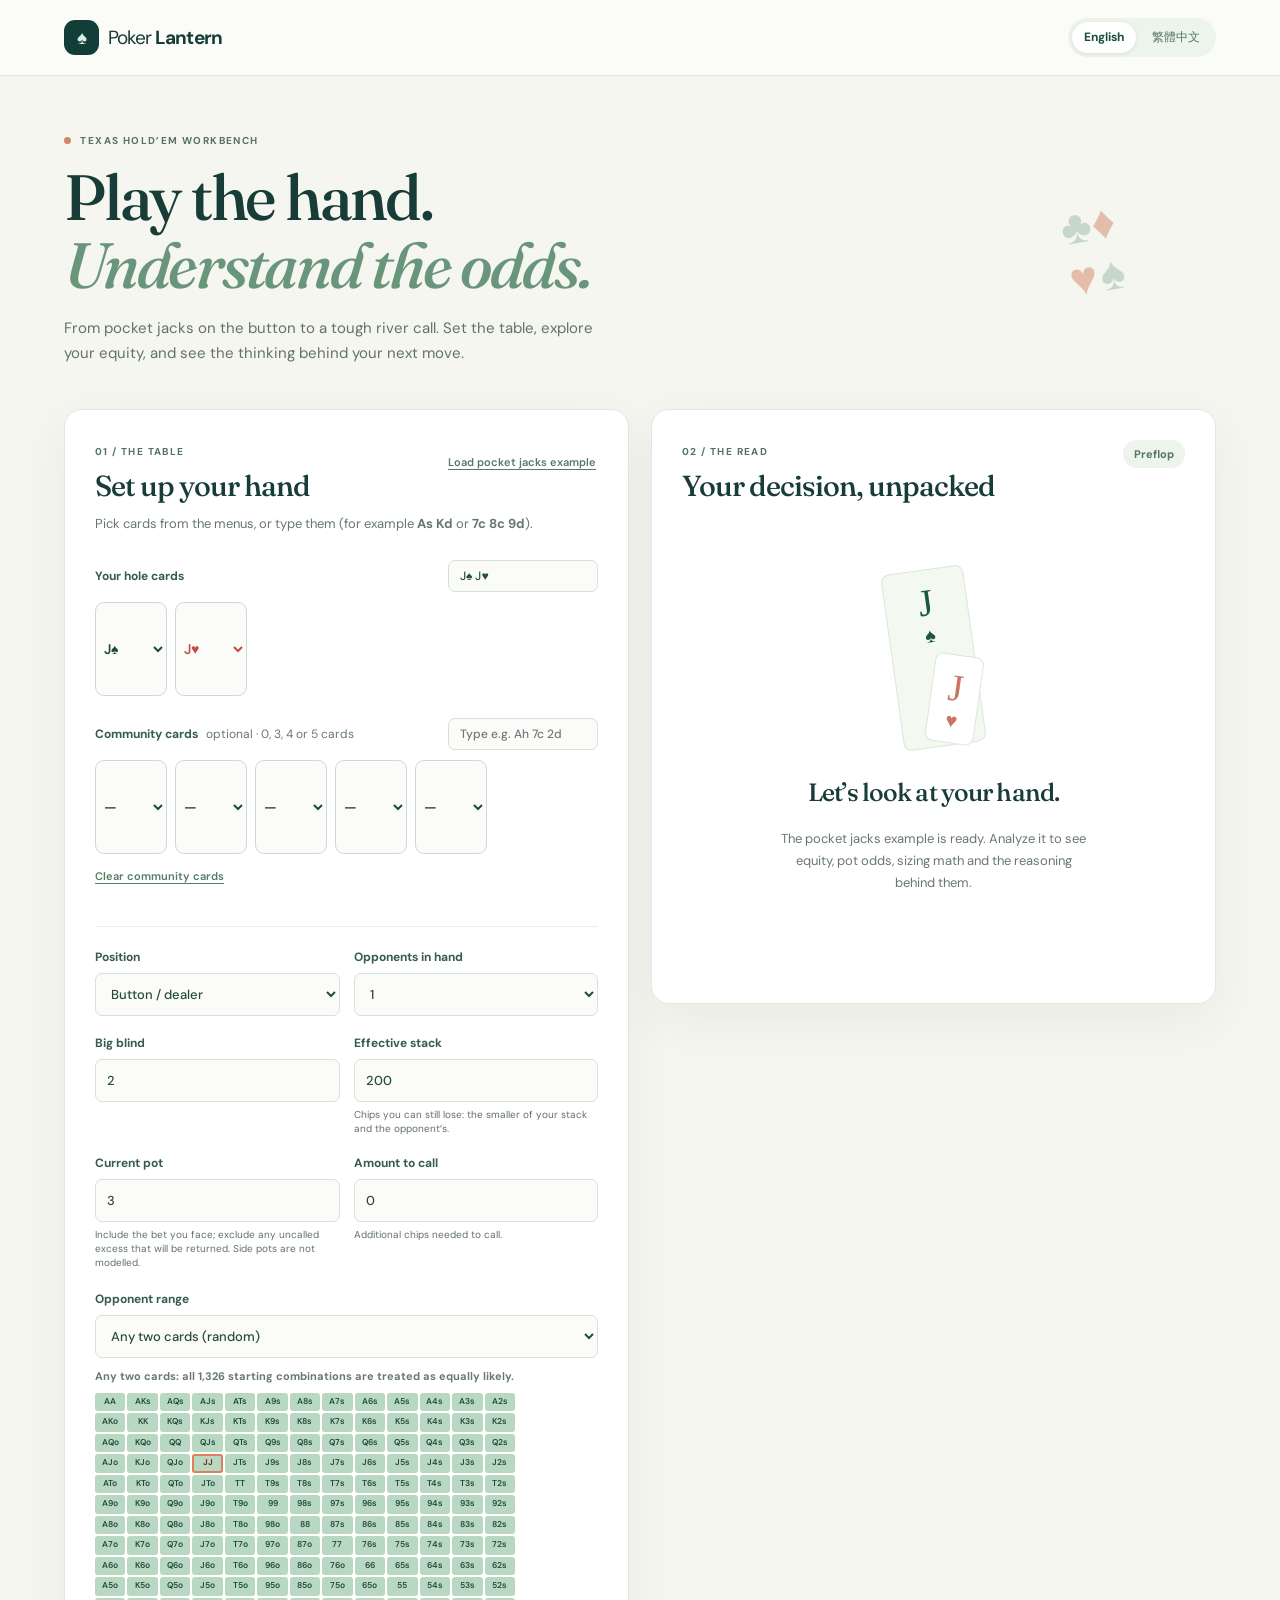
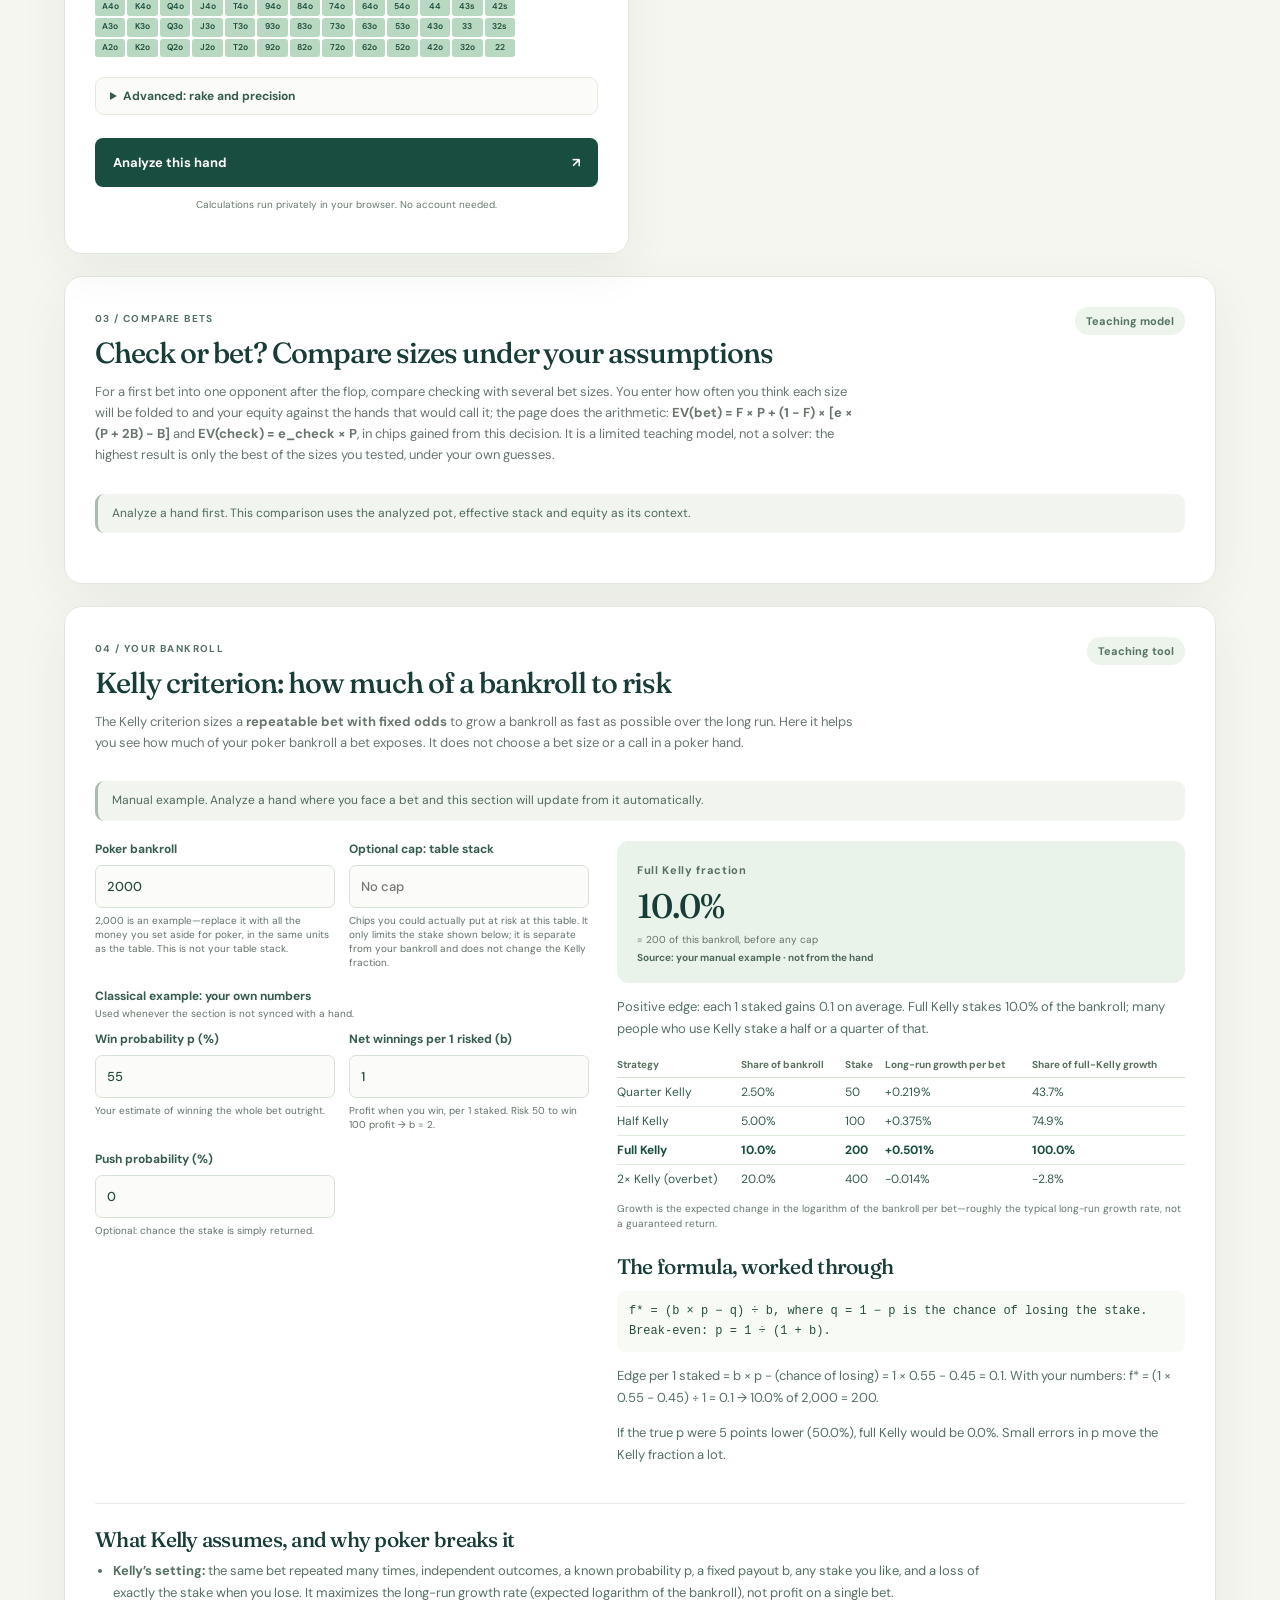
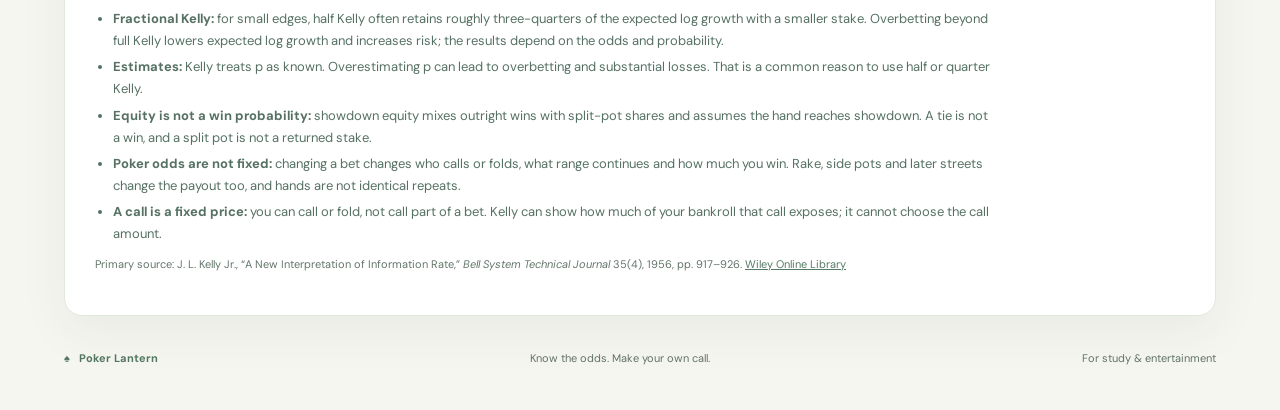
==== commit 42f57ebd: "Add assumption-based poker bet comparison" ====
--- a/public/index.html
+++ b/public/index.html
@@ -1,5 +1,5 @@
 <!doctype html>
-<html lang="en"><head><meta charset="utf-8"><meta name="viewport" content="width=device-width,initial-scale=1"><meta name="theme-color" content="#123d38"><meta name="description" content="Explore Texas Hold'em odds and practical decisions with Poker Lantern."><title>Poker Lantern — make the next decision clearer</title><link rel="preconnect" href="https://fonts.googleapis.com"><link rel="preconnect" href="https://fonts.gstatic.com" crossorigin><link href="https://fonts.googleapis.com/css2?family=DM+Sans:wght@400;500;600;700&family=Fraunces:opsz,wght@9..144,500;9..144,600&display=swap" rel="stylesheet"><link rel="stylesheet" href="style.css?v=20261101-kelly-outcomes"></head>
+<html lang="en"><head><meta charset="utf-8"><meta name="viewport" content="width=device-width,initial-scale=1"><meta name="theme-color" content="#123d38"><meta name="description" content="Explore Texas Hold'em odds and practical decisions with Poker Lantern."><title>Poker Lantern — make the next decision clearer</title><link rel="preconnect" href="https://fonts.googleapis.com"><link rel="preconnect" href="https://fonts.gstatic.com" crossorigin><link href="https://fonts.googleapis.com/css2?family=DM+Sans:wght@400;500;600;700&family=Fraunces:opsz,wght@9..144,500;9..144,600&display=swap" rel="stylesheet"><link rel="stylesheet" href="style.css?v=20261101-bet-sizing"></head>
 <body><header><a class="brand" href="/"><span class="brand-icon">♠</span><span>Poker <b>Lantern</b></span></a><nav class="languages" aria-label="Language"><a href="index.html" aria-current="page">English</a><a href="zh.html">繁體中文</a></nav></header>
 <main><section class="intro"><div><div class="eyebrow"><span class="dot"></span> TEXAS HOLD’EM WORKBENCH</div><h1>Play the hand.<br><em>Understand the odds.</em></h1><p>From pocket jacks on the button to a tough river call. Set the table, explore your equity, and see the thinking behind your next move.</p></div><div class="intro-mark" aria-hidden="true"><span>♣</span><span>♦</span><span>♥</span><span>♠</span></div></section>
 <div class="workspace"><section class="setup panel"><div class="section-heading"><div><span class="step">01 / THE TABLE</span><h2>Set up your hand</h2></div><button id="example" class="text-button" type="button">Load pocket jacks example</button></div><p class="muted">Pick cards from the menus, or type them (for example <b>As Kd</b> or <b>7c 8c 9d</b>).</p>
@@ -9,8 +9,8 @@
 <div class="assumption"><label>Opponent range<select id="range"><option value="100">Any two cards (random)</option><option value="50">Loose · top 50%</option><option value="30">Medium · top 30%</option><option value="20">Fairly tight · top 20%</option><option value="12">Tight · top 12%</option><option value="6">Very tight · top 6%</option><option value="3">Premium only · top 3%</option><option value="custom">Custom percentage…</option></select></label><label id="rangeCustomWrap" hidden>Top % of starting hands<input id="rangeCustom" type="number" min="0.5" max="100" step="0.5" value="25" inputmode="decimal"></label><p id="rangeSummary" class="range-summary"></p><div id="rangeGrid" class="range-grid" aria-hidden="true"></div></div>
 <details class="advanced"><summary>Advanced: rake and precision</summary><div class="fields"><label>Rake %<input id="rake" type="number" min="0" max="25" step="any" value="0" inputmode="decimal"><small>Assumed share of the whole final pot taken by the house; actual rake rules may differ.</small></label><label>Rake cap<input id="rakeCap" type="number" min="0" step="any" value="" placeholder="No cap" inputmode="decimal"><small>Maximum rake per pot, in chips. Blank = no cap.</small></label><label>Simulation precision<select id="precision"><option value="10000">Fast · 10,000 deals</option><option value="50000" selected>Standard · 50,000 deals</option><option value="200000">Precise · 200,000 deals</option></select><small>Heads-up on the flop, turn or river is always calculated exactly.</small></label></div></details>
 <button id="calculate" class="primary" type="button"><span>Analyze this hand</span><span>↗</span></button><p class="under-button">Calculations run privately in your browser. No account needed.</p><p id="error" class="error" role="alert"></p></section>
-<section class="results panel" aria-live="polite"><div class="section-heading"><div><span class="step">02 / THE READ</span><h2>Your decision, unpacked</h2></div><span id="street" class="street">Preflop</span></div><div id="empty" class="empty"><div class="empty-cards">J<span>♠</span> <i>J<span>♥</span></i></div><h3>Let’s look at your hand.</h3><p>The pocket jacks example is ready. Analyze it to see equity, pot odds, sizing math and the reasoning behind them.</p></div><div id="output" hidden><div class="decision"><div class="decision-top"><span>THE PRACTICAL READ</span><span id="confidence">SIMULATION</span></div><h3 id="action"></h3><p id="reason"></p><div id="sizing" class="sizing"></div><table id="sizeTable" class="size-table" hidden></table></div><div class="stats"><div><span>Showdown equity</span><strong id="equity"></strong><small id="equityNote"></small></div><div><span>Win / tie</span><strong id="winTie"></strong><small>Outright win / any split</small></div><div><span id="potOddsLabel">Break-even equity</span><strong id="potOdds"></strong><small id="oddsNote"></small></div></div><p id="handInfo" class="hand-info"></p><div class="detail"><h3>What the numbers mean</h3><p id="math"></p><p id="detail"></p><h3 id="distTitle">How your hand finishes</h3><div id="dist" class="dist"></div><p id="distNote" class="dist-note"></p><h3>Technique for this spot</h3><p id="technique"></p><div class="caution"><strong>Read this before acting</strong><p>Equity assumes every opponent holds a hand from the range you chose and that the hand reaches showdown. Real opponents narrow their ranges with every action, and future betting, fold equity, rake, side pots, tournament payouts and player tendencies can change the decision. The suggestions are rules of thumb built on these numbers—not solver output and not a guarantee of the best action.</p></div></div></div></section></div><section class="kelly panel" id="kelly" aria-labelledby="kellyTitle"><div class="section-heading"><div><span class="step">03 / YOUR BANKROLL</span><h2 id="kellyTitle">Kelly criterion: how much of a bankroll to risk</h2></div><span class="street">Teaching tool</span></div><p class="muted kelly-lede">The Kelly criterion sizes a <b>repeatable bet with fixed odds</b> to grow a bankroll as fast as possible over the long run. Here it helps you see how much of your poker bankroll a bet exposes. It does not choose a bet size or a call in a poker hand.</p>
+<section class="results panel" aria-live="polite"><div class="section-heading"><div><span class="step">02 / THE READ</span><h2>Your decision, unpacked</h2></div><span id="street" class="street">Preflop</span></div><div id="empty" class="empty"><div class="empty-cards">J<span>♠</span> <i>J<span>♥</span></i></div><h3>Let’s look at your hand.</h3><p>The pocket jacks example is ready. Analyze it to see equity, pot odds, sizing math and the reasoning behind them.</p></div><div id="output" hidden><div class="decision"><div class="decision-top"><span>THE PRACTICAL READ</span><span id="confidence">SIMULATION</span></div><h3 id="action"></h3><p id="reason"></p><div id="sizing" class="sizing"></div><table id="sizeTable" class="size-table" hidden></table></div><div class="stats"><div><span>Showdown equity</span><strong id="equity"></strong><small id="equityNote"></small></div><div><span>Win / tie</span><strong id="winTie"></strong><small>Outright win / any split</small></div><div><span id="potOddsLabel">Break-even equity</span><strong id="potOdds"></strong><small id="oddsNote"></small></div></div><p id="handInfo" class="hand-info"></p><div class="detail"><h3>What the numbers mean</h3><p id="math"></p><p id="detail"></p><h3 id="distTitle">How your hand finishes</h3><div id="dist" class="dist"></div><p id="distNote" class="dist-note"></p><h3>Technique for this spot</h3><p id="technique"></p><div class="caution"><strong>Read this before acting</strong><p>Equity assumes every opponent holds a hand from the range you chose and that the hand reaches showdown. Real opponents narrow their ranges with every action, and future betting, fold equity, rake, side pots, tournament payouts and player tendencies can change the decision. The suggestions are rules of thumb built on these numbers—not solver output and not a guarantee of the best action.</p></div></div></div></section></div><section class="bet-comparison panel" id="bet-comparison" aria-labelledby="szTitle"><div class="section-heading"><div><span class="step">03 / COMPARE BETS</span><h2 id="szTitle">Check or bet? Compare sizes under your assumptions</h2></div><span class="street">Teaching model</span></div><p class="muted kelly-lede">For a first bet into one opponent after the flop, compare checking with several bet sizes. You enter how often you think each size will be folded to and your equity against the hands that would call it; the page does the arithmetic: <b>EV(bet) = F × P + (1 − F) × [e × (P + 2B) − B]</b> and <b>EV(check) = e_check × P</b>, in chips gained from this decision. It is a limited teaching model, not a solver: the highest result is only the best of the sizes you tested, under your own guesses.</p><p id="szStatus" class="sync-status" role="status" data-mode="none"></p><div id="szBody" hidden><p id="szContext" class="sz-context"></p><div class="sz-controls"><label>Minimum bet (chips)<input id="szMin" type="number" min="0" step="any" inputmode="decimal"><small>Blank = 1 big blind. Check your game’s rules.</small></label><div class="sz-fill"><button id="szFill" class="secondary" type="button">Copy showdown equity as a starting assumption</button><p id="szFillNote" class="small-note" aria-live="polite"></p></div></div><p id="szMinError" class="error" role="alert"></p><p id="szRake" class="exposure" hidden>Rake is entered above but is not applied here; actual rake may lower these EVs.</p><div id="szCards" class="sz-cards"></div><div id="szResult" class="sz-result" aria-live="polite"></div><div class="kelly-teach sz-limits"><h3>What this model leaves out</h3><ul><li>Raises: the opponent only folds or calls. Raises, re-raises, minimum-raise rules and whether a short all-in reopens the betting are outside the model and are your responsibility to check.</li><li>Later streets: after a call there is no more betting, so implied odds and being bet off your hand are ignored. On the flop and turn this matters a lot.</li><li>Rake, side pots and more than one opponent.</li><li>Prior betting is already inside the pot P; only chips from this decision are counted.</li><li>Position, and the fact that real opponents fold and call with different hands as the size changes: enter a separate fold rate and caller equity for each size to reflect it.</li><li>Your equity against the whole range is not your equity against callers, and no fold rate is ever inferred from it. Copying it is only a labelled starting point.</li><li>Ties: enter equity including your share of split pots, as the hand analysis does.</li><li>The Kelly section below is not used to choose a bet size.</li></ul></div></div></section><section class="kelly panel" id="kelly" aria-labelledby="kellyTitle"><div class="section-heading"><div><span class="step">04 / YOUR BANKROLL</span><h2 id="kellyTitle">Kelly criterion: how much of a bankroll to risk</h2></div><span class="street">Teaching tool</span></div><p class="muted kelly-lede">The Kelly criterion sizes a <b>repeatable bet with fixed odds</b> to grow a bankroll as fast as possible over the long run. Here it helps you see how much of your poker bankroll a bet exposes. It does not choose a bet size or a call in a poker hand.</p>
 <p id="kSync" class="sync-status" role="status" data-mode="manual"></p><div class="kelly-grid"><div class="kelly-inputs"><div class="fields"><label>Poker bankroll<input id="kBankroll" type="number" min="0.01" step="any" value="2000" inputmode="decimal"><small>2,000 is an example—replace it with all the money you set aside for poker, in the same units as the table. This is not your table stack.</small></label><label>Optional cap: table stack<input id="kCap" type="number" min="0" step="any" value="" placeholder="No cap" inputmode="decimal"><small>Chips you could actually put at risk at this table. It only limits the stake shown below; it is separate from your bankroll and does not change the Kelly fraction.</small></label></div><div id="kManual" class="k-group"><p class="k-group-title">Classical example: your own numbers<small>Used whenever the section is not synced with a hand.</small></p><div class="fields"><label>Win probability p (%)<input id="kP" type="number" min="0" max="100" step="any" value="55" inputmode="decimal"><small>Your estimate of winning the whole bet outright.</small></label><label>Net winnings per 1 risked (b)<input id="kB" type="number" min="0" step="any" value="1" inputmode="decimal"><small>Profit when you win, per 1 staked. Risk 50 to win 100 profit → b = 2.</small></label><label>Push probability (%)<input id="kPush" type="number" min="0" max="100" step="any" value="0" inputmode="decimal"><small>Optional: chance the stake is simply returned.</small></label></div></div><div id="kHandModel" class="k-group" hidden><p class="k-group-title">From the current hand: hypothetical fixed-outcome model</p><table id="kOutcomes" class="size-table outcomes" aria-label="Outcomes of the fixed call, per chip called"></table><button id="kUseManual" class="secondary" type="button">Use my own p and b instead</button></div>
 <div class="kelly-import"><div id="kHandNote" class="import-note" hidden></div></div><p id="kError" class="error" role="alert"></p></div>
 <div class="kelly-out" aria-live="polite"><div class="kelly-headline"><span>Full Kelly fraction</span><strong id="kFull"></strong><small id="kFullNote"></small><small id="kSource" class="k-source"></small></div><p id="kVerdict" class="kelly-verdict"></p><table id="kTable" class="size-table"></table><p id="kExposure" class="exposure" hidden></p><h3>The formula, worked through</h3><p id="kFormula" class="formula"></p><p id="kWorked"></p><p id="kSensitivity"></p></div></div>
-<div class="kelly-teach"><h3>What Kelly assumes, and why poker breaks it</h3><ul><li><b>Kelly’s setting:</b> the same bet repeated many times, independent outcomes, a known probability p, a fixed payout b, any stake you like, and a loss of exactly the stake when you lose. It maximizes the long-run growth rate (expected logarithm of the bankroll), not profit on a single bet.</li><li><b>Fractional Kelly:</b> for small edges, half Kelly often retains roughly three-quarters of the expected log growth with a smaller stake. Overbetting beyond full Kelly lowers expected log growth and increases risk; the results depend on the odds and probability.</li><li><b>Estimates:</b> Kelly treats p as known. Overestimating p can lead to overbetting and substantial losses. That is a common reason to use half or quarter Kelly.</li><li><b>Equity is not a win probability:</b> showdown equity mixes outright wins with split-pot shares and assumes the hand reaches showdown. A tie is not a win, and a split pot is not a returned stake.</li><li><b>Poker odds are not fixed:</b> changing a bet changes who calls or folds, what range continues and how much you win. Rake, side pots and later streets change the payout too, and hands are not identical repeats.</li><li><b>A call is a fixed price:</b> you can call or fold, not call part of a bet. Kelly can show how much of your bankroll that call exposes; it cannot choose the call amount.</li></ul><p class="source">Primary source: J. L. Kelly Jr., “A New Interpretation of Information Rate,” <i>Bell System Technical Journal</i> 35(4), 1956, pp. 917–926. <a href="https://onlinelibrary.wiley.com/doi/10.1002/j.1538-7305.1956.tb03809.x" rel="noopener" target="_blank">Wiley Online Library</a></p></div></section><footer><span>♠ &nbsp; Poker Lantern</span><span>Know the odds. Make your own call.</span><span>For study &amp; entertainment</span></footer></main><script src="poker.js?v=20261101-kelly-outcomes"></script><script src="kelly.js?v=20261101-kelly-outcomes"></script><script src="app.js?v=20261101-kelly-outcomes"></script><script src="kelly-ui.js?v=20261101-kelly-outcomes"></script><script src="language.js?v=20261101-kelly-outcomes"></script></body></html>
+<div class="kelly-teach"><h3>What Kelly assumes, and why poker breaks it</h3><ul><li><b>Kelly’s setting:</b> the same bet repeated many times, independent outcomes, a known probability p, a fixed payout b, any stake you like, and a loss of exactly the stake when you lose. It maximizes the long-run growth rate (expected logarithm of the bankroll), not profit on a single bet.</li><li><b>Fractional Kelly:</b> for small edges, half Kelly often retains roughly three-quarters of the expected log growth with a smaller stake. Overbetting beyond full Kelly lowers expected log growth and increases risk; the results depend on the odds and probability.</li><li><b>Estimates:</b> Kelly treats p as known. Overestimating p can lead to overbetting and substantial losses. That is a common reason to use half or quarter Kelly.</li><li><b>Equity is not a win probability:</b> showdown equity mixes outright wins with split-pot shares and assumes the hand reaches showdown. A tie is not a win, and a split pot is not a returned stake.</li><li><b>Poker odds are not fixed:</b> changing a bet changes who calls or folds, what range continues and how much you win. Rake, side pots and later streets change the payout too, and hands are not identical repeats.</li><li><b>A call is a fixed price:</b> you can call or fold, not call part of a bet. Kelly can show how much of your bankroll that call exposes; it cannot choose the call amount.</li></ul><p class="source">Primary source: J. L. Kelly Jr., “A New Interpretation of Information Rate,” <i>Bell System Technical Journal</i> 35(4), 1956, pp. 917–926. <a href="https://onlinelibrary.wiley.com/doi/10.1002/j.1538-7305.1956.tb03809.x" rel="noopener" target="_blank">Wiley Online Library</a></p></div></section><footer><span>♠ &nbsp; Poker Lantern</span><span>Know the odds. Make your own call.</span><span>For study &amp; entertainment</span></footer></main><script src="poker.js?v=20261101-bet-sizing"></script><script src="kelly.js?v=20261101-bet-sizing"></script><script src="app.js?v=20261101-bet-sizing"></script><script src="kelly-ui.js?v=20261101-bet-sizing"></script><script src="sizing.js?v=20261101-bet-sizing"></script><script src="sizing-ui.js?v=20261101-bet-sizing"></script><script src="language.js?v=20261101-bet-sizing"></script></body></html>
--- a/public/style.css
+++ b/public/style.css
@@ -15,3 +15,12 @@
 /* Comfortable tap targets for the text-style buttons (WCAG 2.5.8 asks for at least 24 px; 44 px matches touch guidance). */
 .text-button{min-height:44px;min-width:44px;display:inline-flex;align-items:center;justify-content:flex-end;padding:0 2px}.text-button.left{justify-content:flex-start;padding:0}.secondary{min-height:44px}
 .k-group{margin-top:18px}.k-group-title{font-size:12px;font-weight:700;color:#365c4d;margin:0 0 10px}.k-group-title small{display:block;font-weight:400;margin-top:3px}.outcomes{margin:0 0 12px}.outcomes tr.total td{font-weight:700;border-top:1px solid #cfe0cf}.outcomes caption{font-size:11px;color:#4f6a5d;text-align:left;padding-top:8px;line-height:1.5}
+/* Check-versus-bet comparison */
+.bet-comparison{margin-top:22px}.sz-context{font-size:12px;line-height:1.6;color:#355c4c;background:#f7faf5;border-radius:9px;padding:10px 14px;margin:0 0 16px}
+.sz-controls{display:grid;grid-template-columns:minmax(0,220px) minmax(0,1fr);gap:16px;align-items:start}.sz-controls label{display:block;font-size:12px;font-weight:700;color:#365c4d}.sz-fill{padding-top:22px}
+.sz-cards{display:grid;grid-template-columns:repeat(auto-fill,minmax(280px,1fr));gap:12px;margin-top:16px}
+.sz-card{border:1px solid #dce5db;border-radius:12px;padding:12px 14px 14px;margin:0;min-width:0;background:#fff}.sz-card[data-key="check"]{background:#f7faf5}.sz-card legend{padding:0 6px;font-size:13px;font-weight:700;color:#183d38}.sz-card .sz-amt{font-weight:500;color:#4f6a5d}
+.sz-card.blocked{background:#f4f6f3;border-style:dashed}.sz-inputs{display:grid;grid-template-columns:1fr 1fr;gap:10px}.sz-inputs label{display:block;font-size:11px;font-weight:700;color:#365c4d}.sz-inputs input{height:40px}
+.sz-note{font-size:12px;line-height:1.5;color:#6b4a35;margin:8px 0 0}.sz-out p{font-size:12px;line-height:1.6;color:#355c4c;margin:8px 0 0}.sz-out:empty{display:none}.sz-out .formula{font-size:11px!important;word-break:break-word}
+.sz-result{margin-top:16px;background:#eaf3e9;border-radius:12px;padding:12px 16px}.sz-result p{font-size:13px;line-height:1.65;color:#1f5440;margin:4px 0}.sz-result p:first-child{font-weight:700}.sz-result:empty{display:none}
+@media(max-width:520px){.sz-controls{grid-template-columns:1fr}.sz-fill{padding-top:0}.sz-cards{grid-template-columns:1fr}}
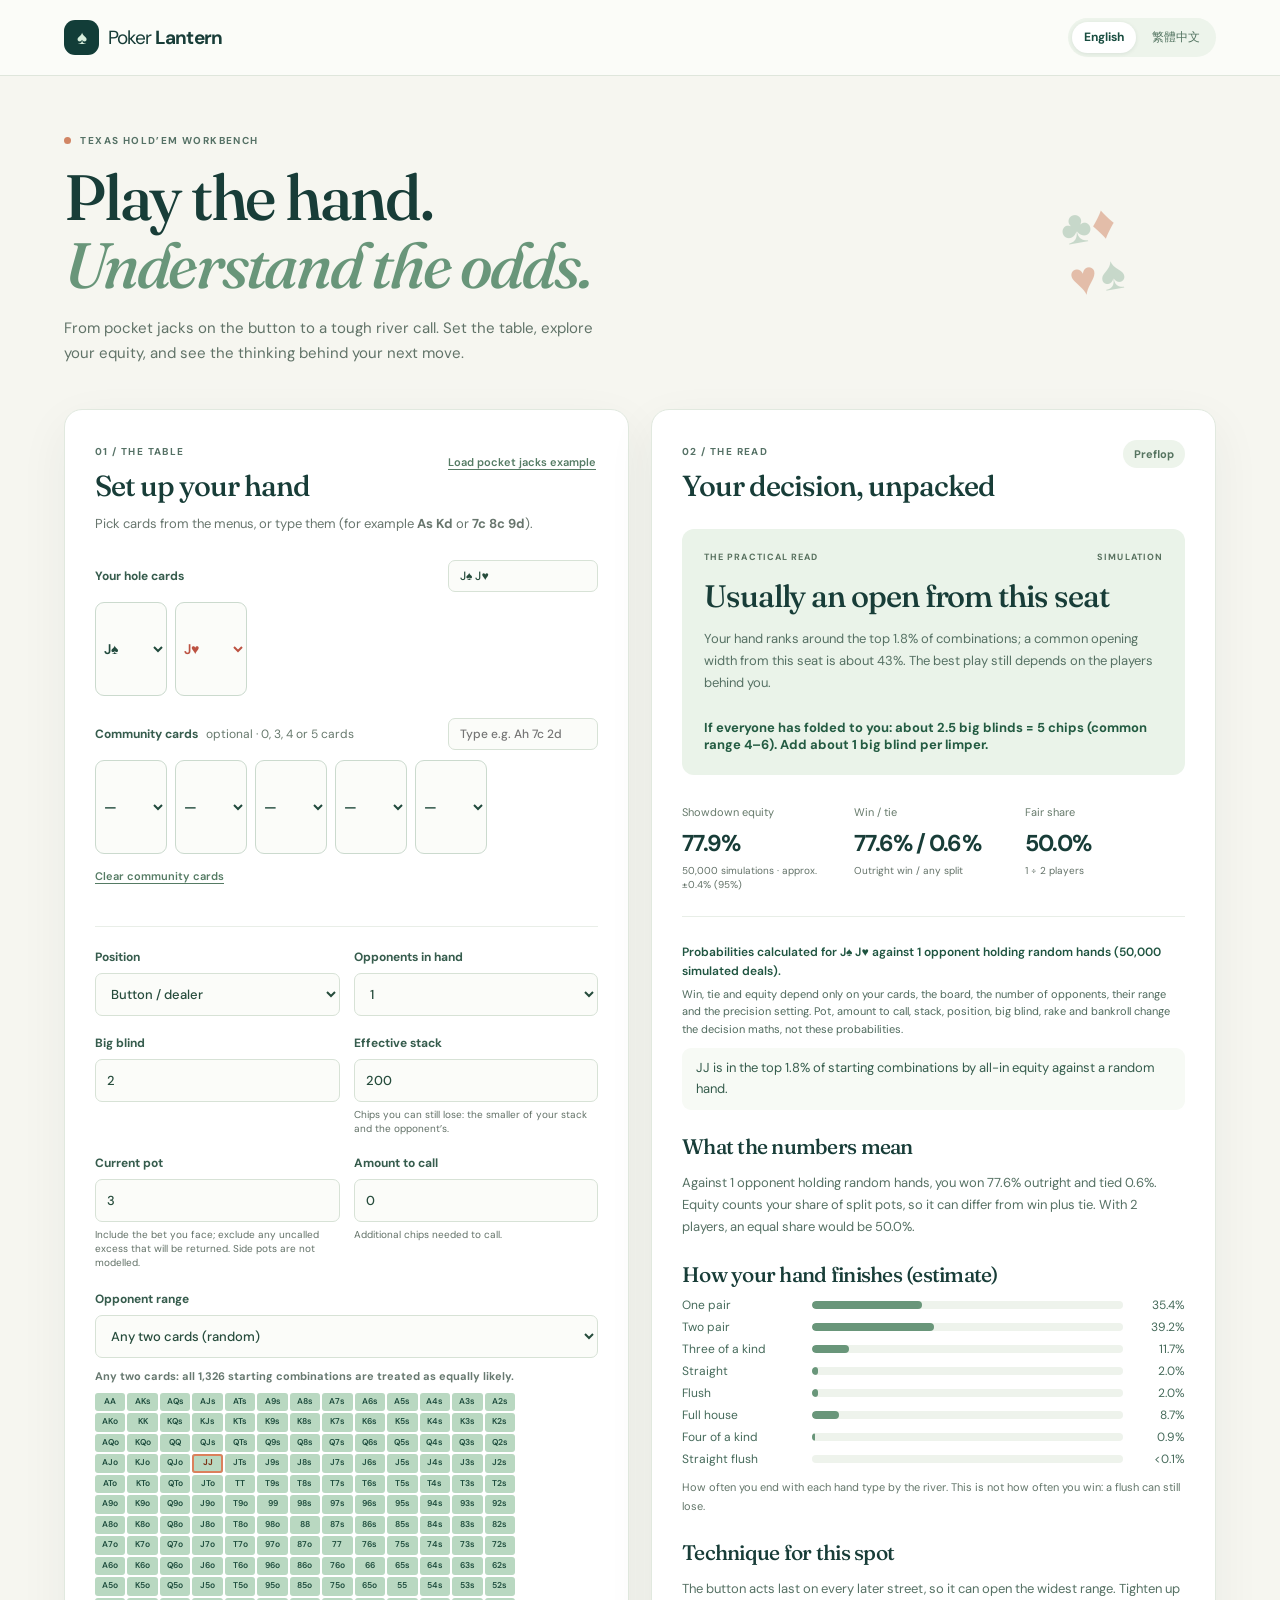
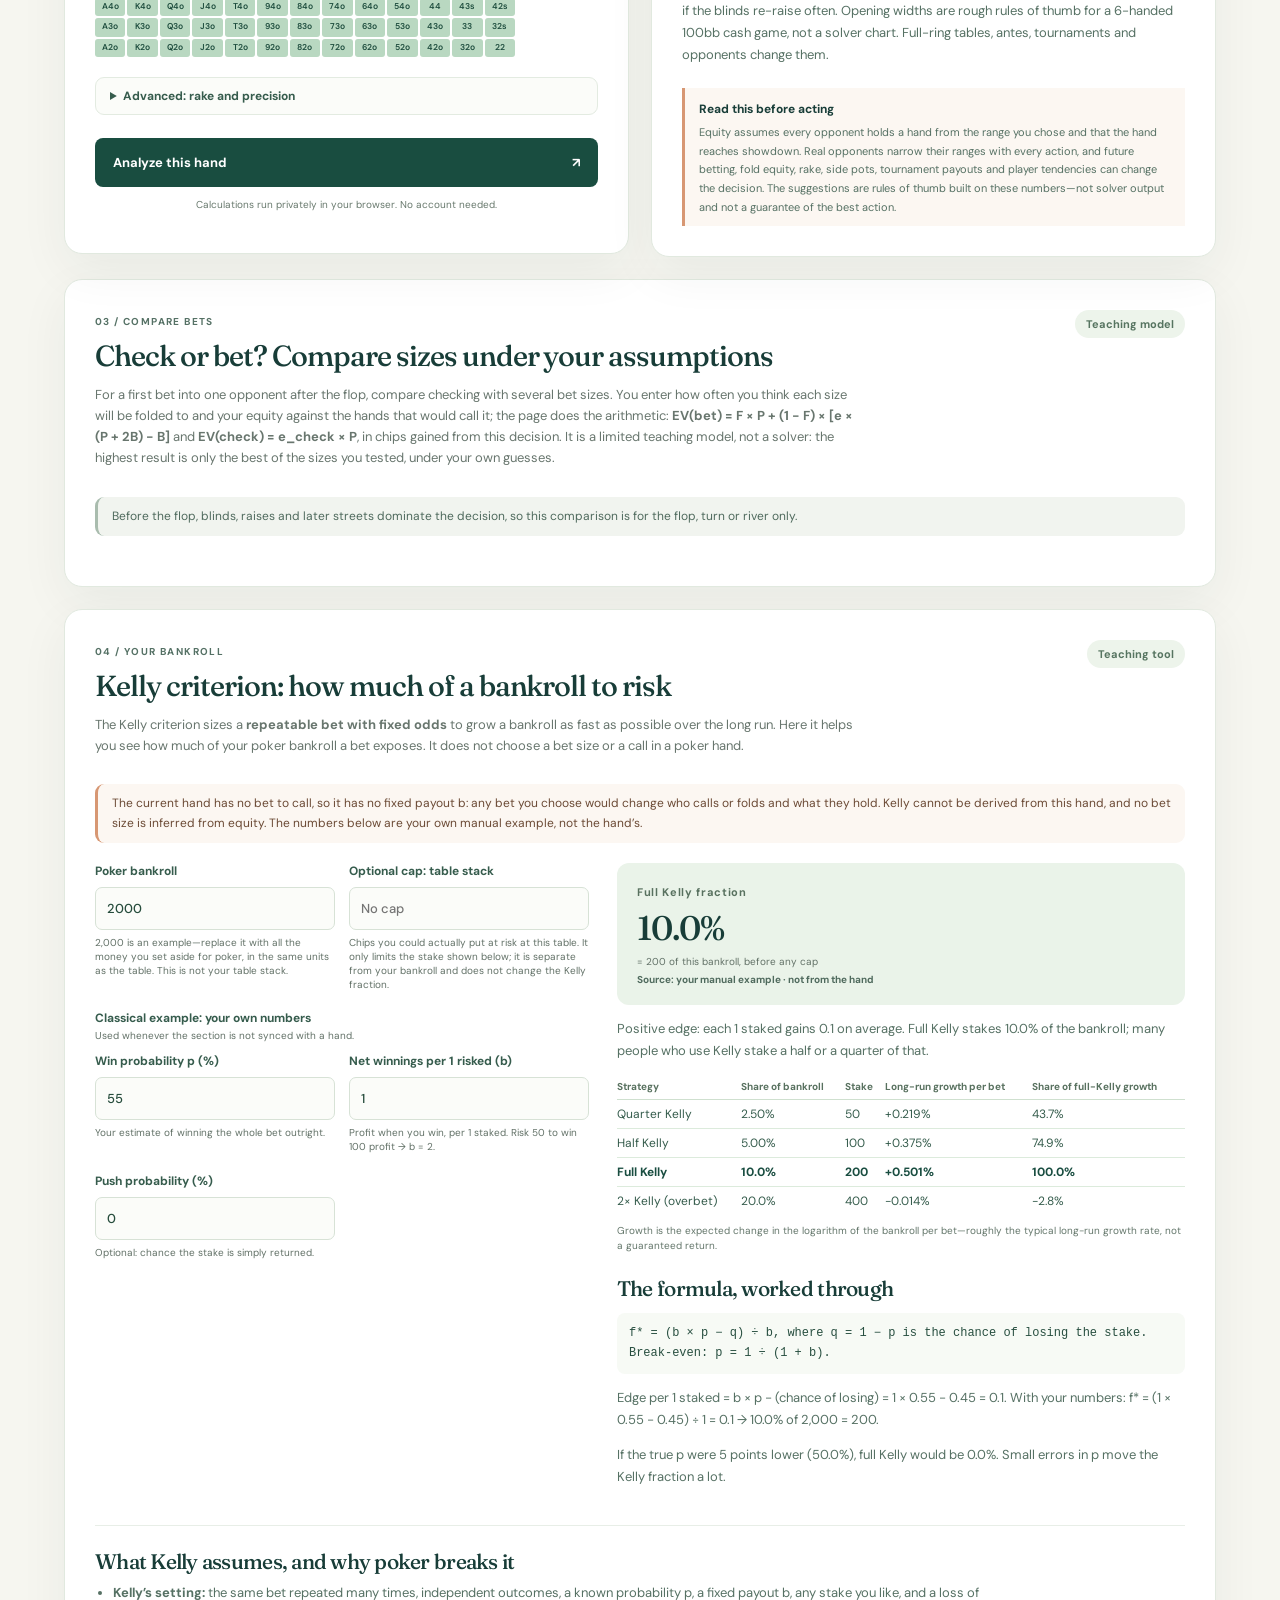
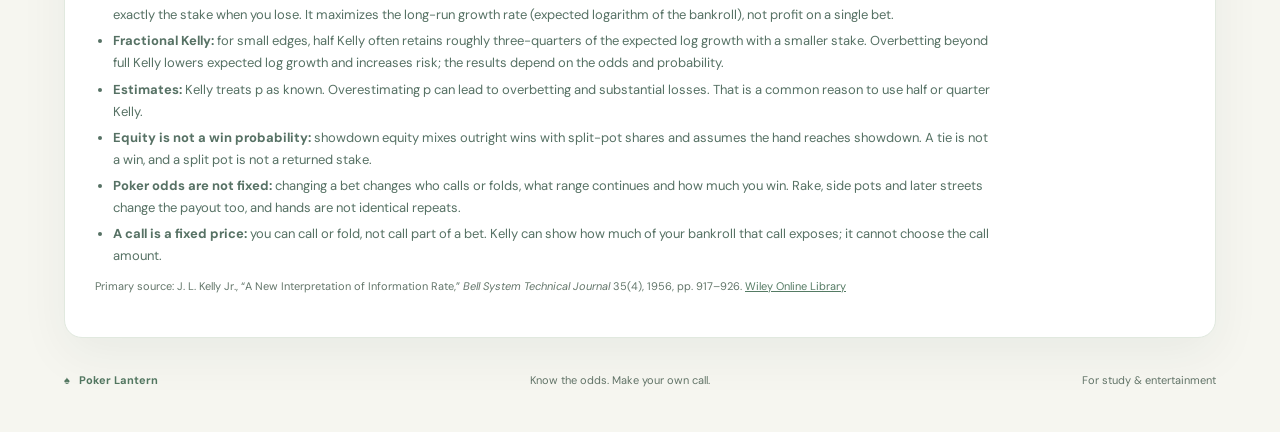
==== commit 891c39cd: "Automatically synchronize poker analysis" ====
--- a/public/index.html
+++ b/public/index.html
@@ -1,5 +1,5 @@
 <!doctype html>
-<html lang="en"><head><meta charset="utf-8"><meta name="viewport" content="width=device-width,initial-scale=1"><meta name="theme-color" content="#123d38"><meta name="description" content="Explore Texas Hold'em odds and practical decisions with Poker Lantern."><title>Poker Lantern — make the next decision clearer</title><link rel="preconnect" href="https://fonts.googleapis.com"><link rel="preconnect" href="https://fonts.gstatic.com" crossorigin><link href="https://fonts.googleapis.com/css2?family=DM+Sans:wght@400;500;600;700&family=Fraunces:opsz,wght@9..144,500;9..144,600&display=swap" rel="stylesheet"><link rel="stylesheet" href="style.css?v=20261101-bet-sizing"></head>
+<html lang="en"><head><meta charset="utf-8"><meta name="viewport" content="width=device-width,initial-scale=1"><meta name="theme-color" content="#123d38"><meta name="description" content="Explore Texas Hold'em odds and practical decisions with Poker Lantern."><title>Poker Lantern — make the next decision clearer</title><link rel="preconnect" href="https://fonts.googleapis.com"><link rel="preconnect" href="https://fonts.gstatic.com" crossorigin><link href="https://fonts.googleapis.com/css2?family=DM+Sans:wght@400;500;600;700&family=Fraunces:opsz,wght@9..144,500;9..144,600&display=swap" rel="stylesheet"><link rel="stylesheet" href="style.css?v=20261101-auto-sync"></head>
 <body><header><a class="brand" href="/"><span class="brand-icon">♠</span><span>Poker <b>Lantern</b></span></a><nav class="languages" aria-label="Language"><a href="index.html" aria-current="page">English</a><a href="zh.html">繁體中文</a></nav></header>
 <main><section class="intro"><div><div class="eyebrow"><span class="dot"></span> TEXAS HOLD’EM WORKBENCH</div><h1>Play the hand.<br><em>Understand the odds.</em></h1><p>From pocket jacks on the button to a tough river call. Set the table, explore your equity, and see the thinking behind your next move.</p></div><div class="intro-mark" aria-hidden="true"><span>♣</span><span>♦</span><span>♥</span><span>♠</span></div></section>
 <div class="workspace"><section class="setup panel"><div class="section-heading"><div><span class="step">01 / THE TABLE</span><h2>Set up your hand</h2></div><button id="example" class="text-button" type="button">Load pocket jacks example</button></div><p class="muted">Pick cards from the menus, or type them (for example <b>As Kd</b> or <b>7c 8c 9d</b>).</p>
@@ -9,8 +9,8 @@
 <div class="assumption"><label>Opponent range<select id="range"><option value="100">Any two cards (random)</option><option value="50">Loose · top 50%</option><option value="30">Medium · top 30%</option><option value="20">Fairly tight · top 20%</option><option value="12">Tight · top 12%</option><option value="6">Very tight · top 6%</option><option value="3">Premium only · top 3%</option><option value="custom">Custom percentage…</option></select></label><label id="rangeCustomWrap" hidden>Top % of starting hands<input id="rangeCustom" type="number" min="0.5" max="100" step="0.5" value="25" inputmode="decimal"></label><p id="rangeSummary" class="range-summary"></p><div id="rangeGrid" class="range-grid" aria-hidden="true"></div></div>
 <details class="advanced"><summary>Advanced: rake and precision</summary><div class="fields"><label>Rake %<input id="rake" type="number" min="0" max="25" step="any" value="0" inputmode="decimal"><small>Assumed share of the whole final pot taken by the house; actual rake rules may differ.</small></label><label>Rake cap<input id="rakeCap" type="number" min="0" step="any" value="" placeholder="No cap" inputmode="decimal"><small>Maximum rake per pot, in chips. Blank = no cap.</small></label><label>Simulation precision<select id="precision"><option value="10000">Fast · 10,000 deals</option><option value="50000" selected>Standard · 50,000 deals</option><option value="200000">Precise · 200,000 deals</option></select><small>Heads-up on the flop, turn or river is always calculated exactly.</small></label></div></details>
 <button id="calculate" class="primary" type="button"><span>Analyze this hand</span><span>↗</span></button><p class="under-button">Calculations run privately in your browser. No account needed.</p><p id="error" class="error" role="alert"></p></section>
-<section class="results panel" aria-live="polite"><div class="section-heading"><div><span class="step">02 / THE READ</span><h2>Your decision, unpacked</h2></div><span id="street" class="street">Preflop</span></div><div id="empty" class="empty"><div class="empty-cards">J<span>♠</span> <i>J<span>♥</span></i></div><h3>Let’s look at your hand.</h3><p>The pocket jacks example is ready. Analyze it to see equity, pot odds, sizing math and the reasoning behind them.</p></div><div id="output" hidden><div class="decision"><div class="decision-top"><span>THE PRACTICAL READ</span><span id="confidence">SIMULATION</span></div><h3 id="action"></h3><p id="reason"></p><div id="sizing" class="sizing"></div><table id="sizeTable" class="size-table" hidden></table></div><div class="stats"><div><span>Showdown equity</span><strong id="equity"></strong><small id="equityNote"></small></div><div><span>Win / tie</span><strong id="winTie"></strong><small>Outright win / any split</small></div><div><span id="potOddsLabel">Break-even equity</span><strong id="potOdds"></strong><small id="oddsNote"></small></div></div><p id="handInfo" class="hand-info"></p><div class="detail"><h3>What the numbers mean</h3><p id="math"></p><p id="detail"></p><h3 id="distTitle">How your hand finishes</h3><div id="dist" class="dist"></div><p id="distNote" class="dist-note"></p><h3>Technique for this spot</h3><p id="technique"></p><div class="caution"><strong>Read this before acting</strong><p>Equity assumes every opponent holds a hand from the range you chose and that the hand reaches showdown. Real opponents narrow their ranges with every action, and future betting, fold equity, rake, side pots, tournament payouts and player tendencies can change the decision. The suggestions are rules of thumb built on these numbers—not solver output and not a guarantee of the best action.</p></div></div></div></section></div><section class="bet-comparison panel" id="bet-comparison" aria-labelledby="szTitle"><div class="section-heading"><div><span class="step">03 / COMPARE BETS</span><h2 id="szTitle">Check or bet? Compare sizes under your assumptions</h2></div><span class="street">Teaching model</span></div><p class="muted kelly-lede">For a first bet into one opponent after the flop, compare checking with several bet sizes. You enter how often you think each size will be folded to and your equity against the hands that would call it; the page does the arithmetic: <b>EV(bet) = F × P + (1 − F) × [e × (P + 2B) − B]</b> and <b>EV(check) = e_check × P</b>, in chips gained from this decision. It is a limited teaching model, not a solver: the highest result is only the best of the sizes you tested, under your own guesses.</p><p id="szStatus" class="sync-status" role="status" data-mode="none"></p><div id="szBody" hidden><p id="szContext" class="sz-context"></p><div class="sz-controls"><label>Minimum bet (chips)<input id="szMin" type="number" min="0" step="any" inputmode="decimal"><small>Blank = 1 big blind. Check your game’s rules.</small></label><div class="sz-fill"><button id="szFill" class="secondary" type="button">Copy showdown equity as a starting assumption</button><p id="szFillNote" class="small-note" aria-live="polite"></p></div></div><p id="szMinError" class="error" role="alert"></p><p id="szRake" class="exposure" hidden>Rake is entered above but is not applied here; actual rake may lower these EVs.</p><div id="szCards" class="sz-cards"></div><div id="szResult" class="sz-result" aria-live="polite"></div><div class="kelly-teach sz-limits"><h3>What this model leaves out</h3><ul><li>Raises: the opponent only folds or calls. Raises, re-raises, minimum-raise rules and whether a short all-in reopens the betting are outside the model and are your responsibility to check.</li><li>Later streets: after a call there is no more betting, so implied odds and being bet off your hand are ignored. On the flop and turn this matters a lot.</li><li>Rake, side pots and more than one opponent.</li><li>Prior betting is already inside the pot P; only chips from this decision are counted.</li><li>Position, and the fact that real opponents fold and call with different hands as the size changes: enter a separate fold rate and caller equity for each size to reflect it.</li><li>Your equity against the whole range is not your equity against callers, and no fold rate is ever inferred from it. Copying it is only a labelled starting point.</li><li>Ties: enter equity including your share of split pots, as the hand analysis does.</li><li>The Kelly section below is not used to choose a bet size.</li></ul></div></div></section><section class="kelly panel" id="kelly" aria-labelledby="kellyTitle"><div class="section-heading"><div><span class="step">04 / YOUR BANKROLL</span><h2 id="kellyTitle">Kelly criterion: how much of a bankroll to risk</h2></div><span class="street">Teaching tool</span></div><p class="muted kelly-lede">The Kelly criterion sizes a <b>repeatable bet with fixed odds</b> to grow a bankroll as fast as possible over the long run. Here it helps you see how much of your poker bankroll a bet exposes. It does not choose a bet size or a call in a poker hand.</p>
+<section class="results panel" aria-live="polite"><div class="section-heading"><div><span class="step">02 / THE READ</span><h2>Your decision, unpacked</h2></div><span id="updating" class="updating" hidden>Updating…</span><span id="street" class="street">Preflop</span></div><div id="empty" class="empty" data-state="waiting"><div id="emptyCards" class="empty-cards" aria-hidden="true"></div><h3 id="emptyTitle">Let’s look at your hand.</h3><p id="emptyText">Loading the pocket jacks example. It is analyzed automatically, and every section updates whenever you change the hand.</p></div><div id="output" hidden><div class="decision"><div class="decision-top"><span>THE PRACTICAL READ</span><span id="confidence">SIMULATION</span></div><h3 id="action"></h3><p id="reason"></p><div id="sizing" class="sizing"></div><table id="sizeTable" class="size-table" hidden></table></div><div class="stats"><div><span>Showdown equity</span><strong id="equity"></strong><small id="equityNote"></small></div><div><span>Win / tie</span><strong id="winTie"></strong><small>Outright win / any split</small></div><div><span id="potOddsLabel">Break-even equity</span><strong id="potOdds"></strong><small id="oddsNote"></small></div></div><p id="probNote" class="prob-note"></p><p id="probScope" class="prob-scope"></p><p id="handInfo" class="hand-info"></p><div class="detail"><h3>What the numbers mean</h3><p id="math"></p><p id="detail"></p><h3 id="distTitle">How your hand finishes</h3><div id="dist" class="dist"></div><p id="distNote" class="dist-note"></p><h3>Technique for this spot</h3><p id="technique"></p><div class="caution"><strong>Read this before acting</strong><p>Equity assumes every opponent holds a hand from the range you chose and that the hand reaches showdown. Real opponents narrow their ranges with every action, and future betting, fold equity, rake, side pots, tournament payouts and player tendencies can change the decision. The suggestions are rules of thumb built on these numbers—not solver output and not a guarantee of the best action.</p></div></div></div></section></div><section class="bet-comparison panel" id="bet-comparison" aria-labelledby="szTitle"><div class="section-heading"><div><span class="step">03 / COMPARE BETS</span><h2 id="szTitle">Check or bet? Compare sizes under your assumptions</h2></div><span class="street">Teaching model</span></div><p class="muted kelly-lede">For a first bet into one opponent after the flop, compare checking with several bet sizes. You enter how often you think each size will be folded to and your equity against the hands that would call it; the page does the arithmetic: <b>EV(bet) = F × P + (1 − F) × [e × (P + 2B) − B]</b> and <b>EV(check) = e_check × P</b>, in chips gained from this decision. It is a limited teaching model, not a solver: the highest result is only the best of the sizes you tested, under your own guesses.</p><p id="szStatus" class="sync-status" role="status" data-mode="none"></p><div id="szBody" hidden><p id="szContext" class="sz-context"></p><div class="sz-controls"><label>Minimum bet (chips)<input id="szMin" type="number" min="0" step="any" inputmode="decimal"><small>Blank = 1 big blind. Check your game’s rules.</small></label><div class="sz-fill"><label class="sz-auto"><input id="szAuto" type="checkbox" checked><span>Sync empty equity fields with the whole-range showdown equity (a starting assumption)</span></label><p id="szFillNote" class="small-note">Callers are usually stronger than the whole range, so treat synced values as optimistic and type your own when you can. Fold rates are never filled.</p></div></div><p id="szMinError" class="error" role="alert"></p><p id="szRake" class="exposure" hidden>Rake is entered above but is not applied here; actual rake may lower these EVs.</p><div id="szCards" class="sz-cards"></div><div id="szResult" class="sz-result" aria-live="polite"></div><div class="kelly-teach sz-limits"><h3>What this model leaves out</h3><ul><li>Raises: the opponent only folds or calls. Raises, re-raises, minimum-raise rules and whether a short all-in reopens the betting are outside the model and are your responsibility to check.</li><li>Later streets: after a call there is no more betting, so implied odds and being bet off your hand are ignored. On the flop and turn this matters a lot.</li><li>Rake, side pots and more than one opponent.</li><li>Prior betting is already inside the pot P; only chips from this decision are counted.</li><li>Position, and the fact that real opponents fold and call with different hands as the size changes: enter a separate fold rate and caller equity for each size to reflect it.</li><li>Your equity against the whole range is not your equity against callers, and no fold rate is ever inferred from it. Copying it is only a labelled starting point.</li><li>Ties: enter equity including your share of split pots, as the hand analysis does.</li><li>The Kelly section below is not used to choose a bet size.</li></ul></div></div></section><section class="kelly panel" id="kelly" aria-labelledby="kellyTitle"><div class="section-heading"><div><span class="step">04 / YOUR BANKROLL</span><h2 id="kellyTitle">Kelly criterion: how much of a bankroll to risk</h2></div><span class="street">Teaching tool</span></div><p class="muted kelly-lede">The Kelly criterion sizes a <b>repeatable bet with fixed odds</b> to grow a bankroll as fast as possible over the long run. Here it helps you see how much of your poker bankroll a bet exposes. It does not choose a bet size or a call in a poker hand.</p>
 <p id="kSync" class="sync-status" role="status" data-mode="manual"></p><div class="kelly-grid"><div class="kelly-inputs"><div class="fields"><label>Poker bankroll<input id="kBankroll" type="number" min="0.01" step="any" value="2000" inputmode="decimal"><small>2,000 is an example—replace it with all the money you set aside for poker, in the same units as the table. This is not your table stack.</small></label><label>Optional cap: table stack<input id="kCap" type="number" min="0" step="any" value="" placeholder="No cap" inputmode="decimal"><small>Chips you could actually put at risk at this table. It only limits the stake shown below; it is separate from your bankroll and does not change the Kelly fraction.</small></label></div><div id="kManual" class="k-group"><p class="k-group-title">Classical example: your own numbers<small>Used whenever the section is not synced with a hand.</small></p><div class="fields"><label>Win probability p (%)<input id="kP" type="number" min="0" max="100" step="any" value="55" inputmode="decimal"><small>Your estimate of winning the whole bet outright.</small></label><label>Net winnings per 1 risked (b)<input id="kB" type="number" min="0" step="any" value="1" inputmode="decimal"><small>Profit when you win, per 1 staked. Risk 50 to win 100 profit → b = 2.</small></label><label>Push probability (%)<input id="kPush" type="number" min="0" max="100" step="any" value="0" inputmode="decimal"><small>Optional: chance the stake is simply returned.</small></label></div></div><div id="kHandModel" class="k-group" hidden><p class="k-group-title">From the current hand: hypothetical fixed-outcome model</p><table id="kOutcomes" class="size-table outcomes" aria-label="Outcomes of the fixed call, per chip called"></table><button id="kUseManual" class="secondary" type="button">Use my own p and b instead</button></div>
 <div class="kelly-import"><div id="kHandNote" class="import-note" hidden></div></div><p id="kError" class="error" role="alert"></p></div>
 <div class="kelly-out" aria-live="polite"><div class="kelly-headline"><span>Full Kelly fraction</span><strong id="kFull"></strong><small id="kFullNote"></small><small id="kSource" class="k-source"></small></div><p id="kVerdict" class="kelly-verdict"></p><table id="kTable" class="size-table"></table><p id="kExposure" class="exposure" hidden></p><h3>The formula, worked through</h3><p id="kFormula" class="formula"></p><p id="kWorked"></p><p id="kSensitivity"></p></div></div>
-<div class="kelly-teach"><h3>What Kelly assumes, and why poker breaks it</h3><ul><li><b>Kelly’s setting:</b> the same bet repeated many times, independent outcomes, a known probability p, a fixed payout b, any stake you like, and a loss of exactly the stake when you lose. It maximizes the long-run growth rate (expected logarithm of the bankroll), not profit on a single bet.</li><li><b>Fractional Kelly:</b> for small edges, half Kelly often retains roughly three-quarters of the expected log growth with a smaller stake. Overbetting beyond full Kelly lowers expected log growth and increases risk; the results depend on the odds and probability.</li><li><b>Estimates:</b> Kelly treats p as known. Overestimating p can lead to overbetting and substantial losses. That is a common reason to use half or quarter Kelly.</li><li><b>Equity is not a win probability:</b> showdown equity mixes outright wins with split-pot shares and assumes the hand reaches showdown. A tie is not a win, and a split pot is not a returned stake.</li><li><b>Poker odds are not fixed:</b> changing a bet changes who calls or folds, what range continues and how much you win. Rake, side pots and later streets change the payout too, and hands are not identical repeats.</li><li><b>A call is a fixed price:</b> you can call or fold, not call part of a bet. Kelly can show how much of your bankroll that call exposes; it cannot choose the call amount.</li></ul><p class="source">Primary source: J. L. Kelly Jr., “A New Interpretation of Information Rate,” <i>Bell System Technical Journal</i> 35(4), 1956, pp. 917–926. <a href="https://onlinelibrary.wiley.com/doi/10.1002/j.1538-7305.1956.tb03809.x" rel="noopener" target="_blank">Wiley Online Library</a></p></div></section><footer><span>♠ &nbsp; Poker Lantern</span><span>Know the odds. Make your own call.</span><span>For study &amp; entertainment</span></footer></main><script src="poker.js?v=20261101-bet-sizing"></script><script src="kelly.js?v=20261101-bet-sizing"></script><script src="app.js?v=20261101-bet-sizing"></script><script src="kelly-ui.js?v=20261101-bet-sizing"></script><script src="sizing.js?v=20261101-bet-sizing"></script><script src="sizing-ui.js?v=20261101-bet-sizing"></script><script src="language.js?v=20261101-bet-sizing"></script></body></html>
+<div class="kelly-teach"><h3>What Kelly assumes, and why poker breaks it</h3><ul><li><b>Kelly’s setting:</b> the same bet repeated many times, independent outcomes, a known probability p, a fixed payout b, any stake you like, and a loss of exactly the stake when you lose. It maximizes the long-run growth rate (expected logarithm of the bankroll), not profit on a single bet.</li><li><b>Fractional Kelly:</b> for small edges, half Kelly often retains roughly three-quarters of the expected log growth with a smaller stake. Overbetting beyond full Kelly lowers expected log growth and increases risk; the results depend on the odds and probability.</li><li><b>Estimates:</b> Kelly treats p as known. Overestimating p can lead to overbetting and substantial losses. That is a common reason to use half or quarter Kelly.</li><li><b>Equity is not a win probability:</b> showdown equity mixes outright wins with split-pot shares and assumes the hand reaches showdown. A tie is not a win, and a split pot is not a returned stake.</li><li><b>Poker odds are not fixed:</b> changing a bet changes who calls or folds, what range continues and how much you win. Rake, side pots and later streets change the payout too, and hands are not identical repeats.</li><li><b>A call is a fixed price:</b> you can call or fold, not call part of a bet. Kelly can show how much of your bankroll that call exposes; it cannot choose the call amount.</li></ul><p class="source">Primary source: J. L. Kelly Jr., “A New Interpretation of Information Rate,” <i>Bell System Technical Journal</i> 35(4), 1956, pp. 917–926. <a href="https://onlinelibrary.wiley.com/doi/10.1002/j.1538-7305.1956.tb03809.x" rel="noopener" target="_blank">Wiley Online Library</a></p></div></section><footer><span>♠ &nbsp; Poker Lantern</span><span>Know the odds. Make your own call.</span><span>For study &amp; entertainment</span></footer></main><script src="poker.js?v=20261101-auto-sync"></script><script src="kelly.js?v=20261101-auto-sync"></script><script src="app.js?v=20261101-auto-sync"></script><script src="kelly-ui.js?v=20261101-auto-sync"></script><script src="sizing.js?v=20261101-auto-sync"></script><script src="sizing-ui.js?v=20261101-auto-sync"></script><script src="language.js?v=20261101-auto-sync"></script></body></html>
--- a/public/style.css
+++ b/public/style.css
@@ -24,3 +24,10 @@
 .sz-note{font-size:12px;line-height:1.5;color:#6b4a35;margin:8px 0 0}.sz-out p{font-size:12px;line-height:1.6;color:#355c4c;margin:8px 0 0}.sz-out:empty{display:none}.sz-out .formula{font-size:11px!important;word-break:break-word}
 .sz-result{margin-top:16px;background:#eaf3e9;border-radius:12px;padding:12px 16px}.sz-result p{font-size:13px;line-height:1.65;color:#1f5440;margin:4px 0}.sz-result p:first-child{font-weight:700}.sz-result:empty{display:none}
 @media(max-width:520px){.sz-controls{grid-template-columns:1fr}.sz-fill{padding-top:0}.sz-cards{grid-template-columns:1fr}}
+/* Automatic analysis: sections dim while an edit is settling; the waiting/calculating card shows the current hole cards. */
+.results.pending #output,.kelly.pending .kelly-grid,.bet-comparison.pending #szBody{opacity:.55;transition:opacity .15s}.updating{background:#fcf7f2;color:#6b4a35;padding:7px 11px;border-radius:20px;font-size:11px;font-weight:700;margin-left:auto;margin-right:8px}
+.empty-cards b,.empty-cards i{display:inline-block;font:inherit;font-style:normal;background:#f3f8f0;border:1px solid #dbe8d8;border-radius:8px;padding:10px 16px;margin:0 4px}.empty-cards i{background:#fff;transform:rotate(16deg);position:relative;left:6px;top:8px}.empty-cards b span,.empty-cards i span{display:block;font-size:20px}.empty-cards .red{color:#b34a3c}
+.empty[data-state="calculating"] .empty-cards{animation:pl-breathe 1.2s ease-in-out infinite}@keyframes pl-breathe{50%{opacity:.5}}@media(prefers-reduced-motion:reduce){.empty[data-state="calculating"] .empty-cards{animation:none}}
+.empty[data-state="invalid"] h3{color:#9c2f28}.prob-note{font-size:12px;line-height:1.6;color:#1f5440;font-weight:600;margin:0 0 4px}.prob-scope{font-size:11px;line-height:1.6;color:#4f6a5d;margin:0 0 10px}
+.sz-auto{display:flex!important;gap:8px;align-items:flex-start;font-size:12px;font-weight:700;color:#365c4d;min-height:44px;cursor:pointer}.sz-auto input{width:20px;height:20px;margin:2px 0 0;flex:none}
+.empty-cards{background:none!important;border:0!important;padding:0!important}.empty-cards i{color:#1c5544}.empty-cards i.red,.empty-cards b.red{color:#b34a3c}
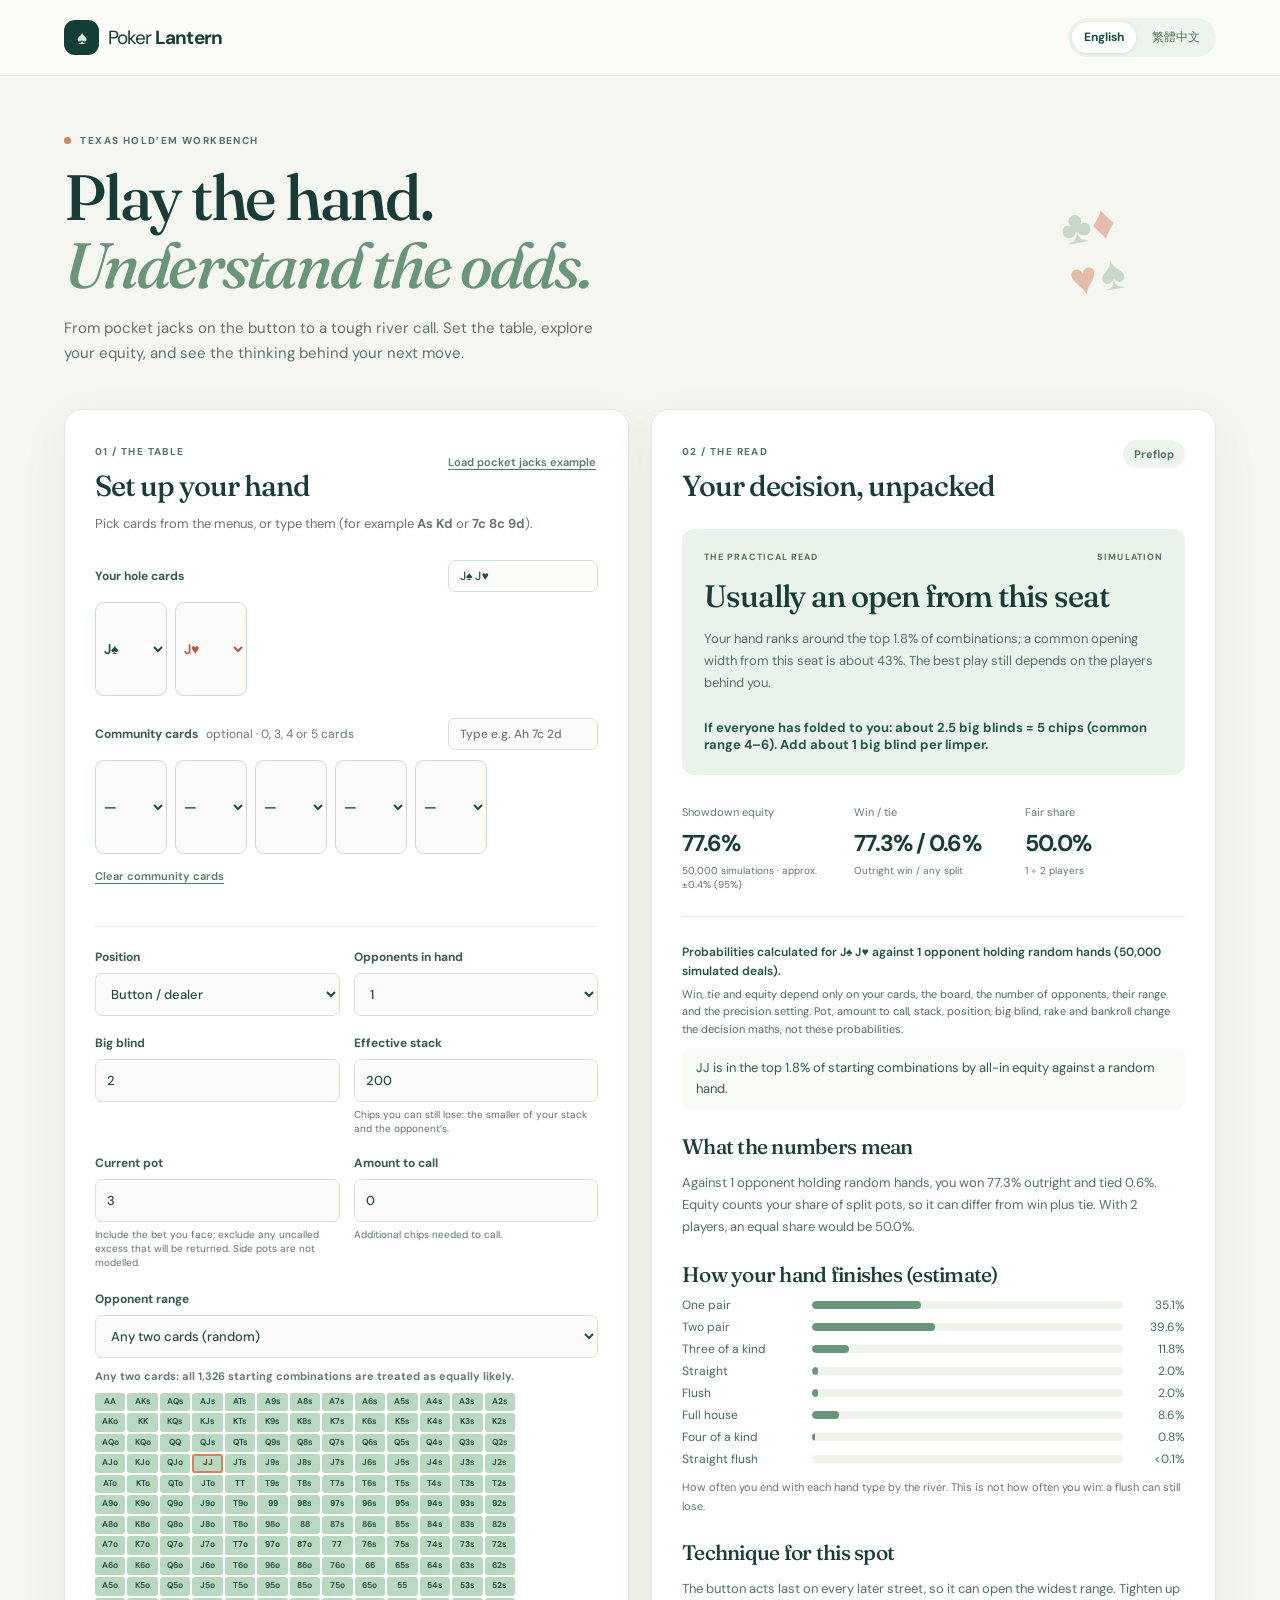
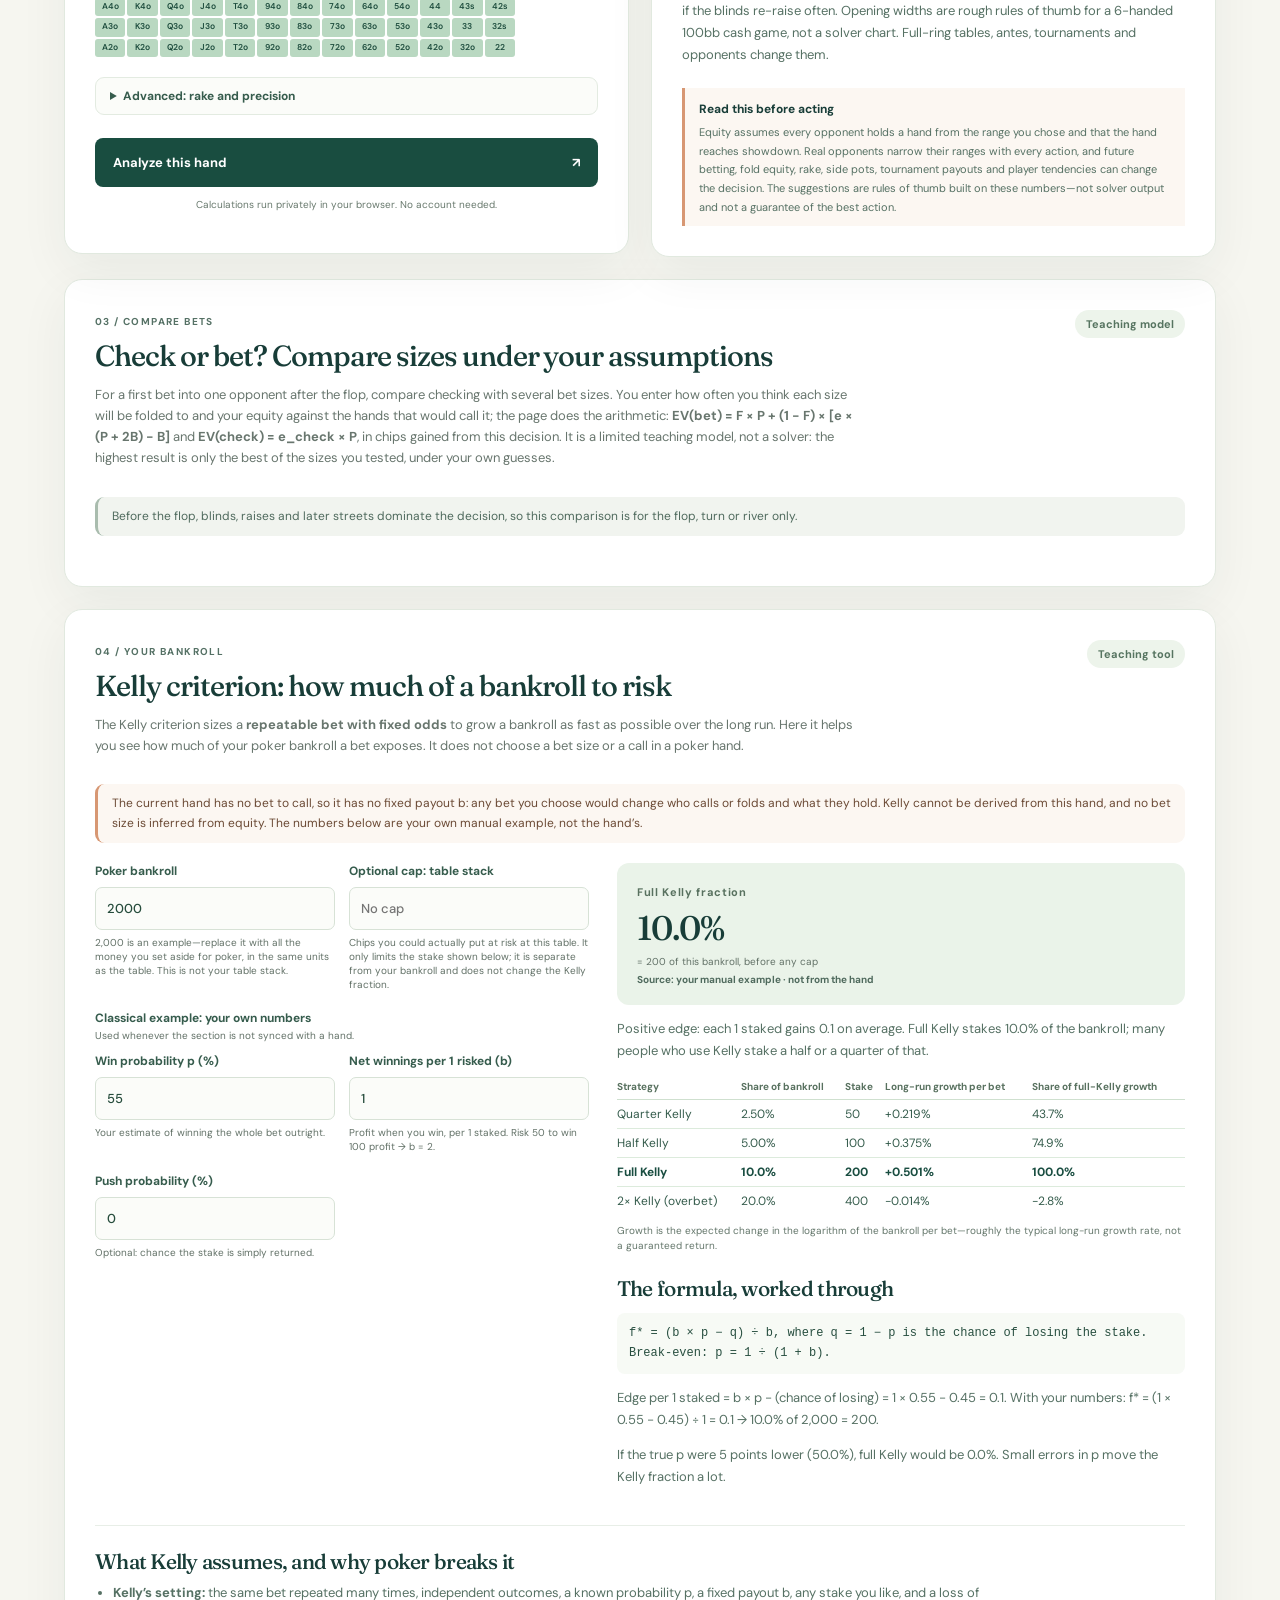
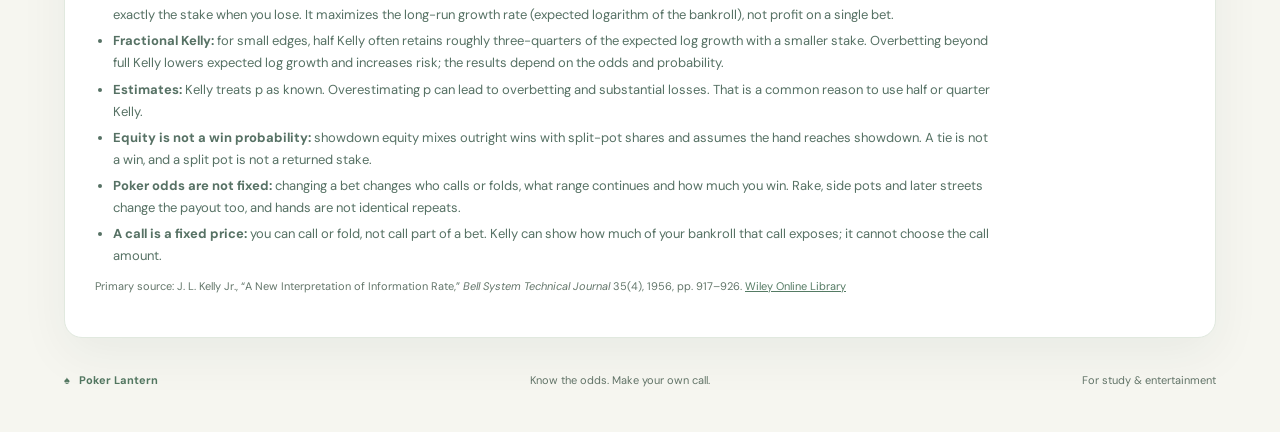
==== commit 8f939751: "Preserve simulated odds when changing language" ====
--- a/public/index.html
+++ b/public/index.html
@@ -1,5 +1,5 @@
 <!doctype html>
-<html lang="en"><head><meta charset="utf-8"><meta name="viewport" content="width=device-width,initial-scale=1"><meta name="theme-color" content="#123d38"><meta name="description" content="Explore Texas Hold'em odds and practical decisions with Poker Lantern."><title>Poker Lantern — make the next decision clearer</title><link rel="preconnect" href="https://fonts.googleapis.com"><link rel="preconnect" href="https://fonts.gstatic.com" crossorigin><link href="https://fonts.googleapis.com/css2?family=DM+Sans:wght@400;500;600;700&family=Fraunces:opsz,wght@9..144,500;9..144,600&display=swap" rel="stylesheet"><link rel="stylesheet" href="style.css?v=20261101-auto-sync"></head>
+<html lang="en"><head><meta charset="utf-8"><meta name="viewport" content="width=device-width,initial-scale=1"><meta name="theme-color" content="#123d38"><meta name="description" content="Explore Texas Hold'em odds and practical decisions with Poker Lantern."><title>Poker Lantern — make the next decision clearer</title><link rel="preconnect" href="https://fonts.googleapis.com"><link rel="preconnect" href="https://fonts.gstatic.com" crossorigin><link href="https://fonts.googleapis.com/css2?family=DM+Sans:wght@400;500;600;700&family=Fraunces:opsz,wght@9..144,500;9..144,600&display=swap" rel="stylesheet"><link rel="stylesheet" href="style.css?v=20261101-auto-sync2"></head>
 <body><header><a class="brand" href="/"><span class="brand-icon">♠</span><span>Poker <b>Lantern</b></span></a><nav class="languages" aria-label="Language"><a href="index.html" aria-current="page">English</a><a href="zh.html">繁體中文</a></nav></header>
 <main><section class="intro"><div><div class="eyebrow"><span class="dot"></span> TEXAS HOLD’EM WORKBENCH</div><h1>Play the hand.<br><em>Understand the odds.</em></h1><p>From pocket jacks on the button to a tough river call. Set the table, explore your equity, and see the thinking behind your next move.</p></div><div class="intro-mark" aria-hidden="true"><span>♣</span><span>♦</span><span>♥</span><span>♠</span></div></section>
 <div class="workspace"><section class="setup panel"><div class="section-heading"><div><span class="step">01 / THE TABLE</span><h2>Set up your hand</h2></div><button id="example" class="text-button" type="button">Load pocket jacks example</button></div><p class="muted">Pick cards from the menus, or type them (for example <b>As Kd</b> or <b>7c 8c 9d</b>).</p>
@@ -13,4 +13,4 @@
 <p id="kSync" class="sync-status" role="status" data-mode="manual"></p><div class="kelly-grid"><div class="kelly-inputs"><div class="fields"><label>Poker bankroll<input id="kBankroll" type="number" min="0.01" step="any" value="2000" inputmode="decimal"><small>2,000 is an example—replace it with all the money you set aside for poker, in the same units as the table. This is not your table stack.</small></label><label>Optional cap: table stack<input id="kCap" type="number" min="0" step="any" value="" placeholder="No cap" inputmode="decimal"><small>Chips you could actually put at risk at this table. It only limits the stake shown below; it is separate from your bankroll and does not change the Kelly fraction.</small></label></div><div id="kManual" class="k-group"><p class="k-group-title">Classical example: your own numbers<small>Used whenever the section is not synced with a hand.</small></p><div class="fields"><label>Win probability p (%)<input id="kP" type="number" min="0" max="100" step="any" value="55" inputmode="decimal"><small>Your estimate of winning the whole bet outright.</small></label><label>Net winnings per 1 risked (b)<input id="kB" type="number" min="0" step="any" value="1" inputmode="decimal"><small>Profit when you win, per 1 staked. Risk 50 to win 100 profit → b = 2.</small></label><label>Push probability (%)<input id="kPush" type="number" min="0" max="100" step="any" value="0" inputmode="decimal"><small>Optional: chance the stake is simply returned.</small></label></div></div><div id="kHandModel" class="k-group" hidden><p class="k-group-title">From the current hand: hypothetical fixed-outcome model</p><table id="kOutcomes" class="size-table outcomes" aria-label="Outcomes of the fixed call, per chip called"></table><button id="kUseManual" class="secondary" type="button">Use my own p and b instead</button></div>
 <div class="kelly-import"><div id="kHandNote" class="import-note" hidden></div></div><p id="kError" class="error" role="alert"></p></div>
 <div class="kelly-out" aria-live="polite"><div class="kelly-headline"><span>Full Kelly fraction</span><strong id="kFull"></strong><small id="kFullNote"></small><small id="kSource" class="k-source"></small></div><p id="kVerdict" class="kelly-verdict"></p><table id="kTable" class="size-table"></table><p id="kExposure" class="exposure" hidden></p><h3>The formula, worked through</h3><p id="kFormula" class="formula"></p><p id="kWorked"></p><p id="kSensitivity"></p></div></div>
-<div class="kelly-teach"><h3>What Kelly assumes, and why poker breaks it</h3><ul><li><b>Kelly’s setting:</b> the same bet repeated many times, independent outcomes, a known probability p, a fixed payout b, any stake you like, and a loss of exactly the stake when you lose. It maximizes the long-run growth rate (expected logarithm of the bankroll), not profit on a single bet.</li><li><b>Fractional Kelly:</b> for small edges, half Kelly often retains roughly three-quarters of the expected log growth with a smaller stake. Overbetting beyond full Kelly lowers expected log growth and increases risk; the results depend on the odds and probability.</li><li><b>Estimates:</b> Kelly treats p as known. Overestimating p can lead to overbetting and substantial losses. That is a common reason to use half or quarter Kelly.</li><li><b>Equity is not a win probability:</b> showdown equity mixes outright wins with split-pot shares and assumes the hand reaches showdown. A tie is not a win, and a split pot is not a returned stake.</li><li><b>Poker odds are not fixed:</b> changing a bet changes who calls or folds, what range continues and how much you win. Rake, side pots and later streets change the payout too, and hands are not identical repeats.</li><li><b>A call is a fixed price:</b> you can call or fold, not call part of a bet. Kelly can show how much of your bankroll that call exposes; it cannot choose the call amount.</li></ul><p class="source">Primary source: J. L. Kelly Jr., “A New Interpretation of Information Rate,” <i>Bell System Technical Journal</i> 35(4), 1956, pp. 917–926. <a href="https://onlinelibrary.wiley.com/doi/10.1002/j.1538-7305.1956.tb03809.x" rel="noopener" target="_blank">Wiley Online Library</a></p></div></section><footer><span>♠ &nbsp; Poker Lantern</span><span>Know the odds. Make your own call.</span><span>For study &amp; entertainment</span></footer></main><script src="poker.js?v=20261101-auto-sync"></script><script src="kelly.js?v=20261101-auto-sync"></script><script src="app.js?v=20261101-auto-sync"></script><script src="kelly-ui.js?v=20261101-auto-sync"></script><script src="sizing.js?v=20261101-auto-sync"></script><script src="sizing-ui.js?v=20261101-auto-sync"></script><script src="language.js?v=20261101-auto-sync"></script></body></html>
+<div class="kelly-teach"><h3>What Kelly assumes, and why poker breaks it</h3><ul><li><b>Kelly’s setting:</b> the same bet repeated many times, independent outcomes, a known probability p, a fixed payout b, any stake you like, and a loss of exactly the stake when you lose. It maximizes the long-run growth rate (expected logarithm of the bankroll), not profit on a single bet.</li><li><b>Fractional Kelly:</b> for small edges, half Kelly often retains roughly three-quarters of the expected log growth with a smaller stake. Overbetting beyond full Kelly lowers expected log growth and increases risk; the results depend on the odds and probability.</li><li><b>Estimates:</b> Kelly treats p as known. Overestimating p can lead to overbetting and substantial losses. That is a common reason to use half or quarter Kelly.</li><li><b>Equity is not a win probability:</b> showdown equity mixes outright wins with split-pot shares and assumes the hand reaches showdown. A tie is not a win, and a split pot is not a returned stake.</li><li><b>Poker odds are not fixed:</b> changing a bet changes who calls or folds, what range continues and how much you win. Rake, side pots and later streets change the payout too, and hands are not identical repeats.</li><li><b>A call is a fixed price:</b> you can call or fold, not call part of a bet. Kelly can show how much of your bankroll that call exposes; it cannot choose the call amount.</li></ul><p class="source">Primary source: J. L. Kelly Jr., “A New Interpretation of Information Rate,” <i>Bell System Technical Journal</i> 35(4), 1956, pp. 917–926. <a href="https://onlinelibrary.wiley.com/doi/10.1002/j.1538-7305.1956.tb03809.x" rel="noopener" target="_blank">Wiley Online Library</a></p></div></section><footer><span>♠ &nbsp; Poker Lantern</span><span>Know the odds. Make your own call.</span><span>For study &amp; entertainment</span></footer></main><script src="poker.js?v=20261101-auto-sync2"></script><script src="kelly.js?v=20261101-auto-sync2"></script><script src="app.js?v=20261101-auto-sync2"></script><script src="kelly-ui.js?v=20261101-auto-sync2"></script><script src="sizing.js?v=20261101-auto-sync2"></script><script src="sizing-ui.js?v=20261101-auto-sync2"></script><script src="language.js?v=20261101-auto-sync2"></script></body></html>
